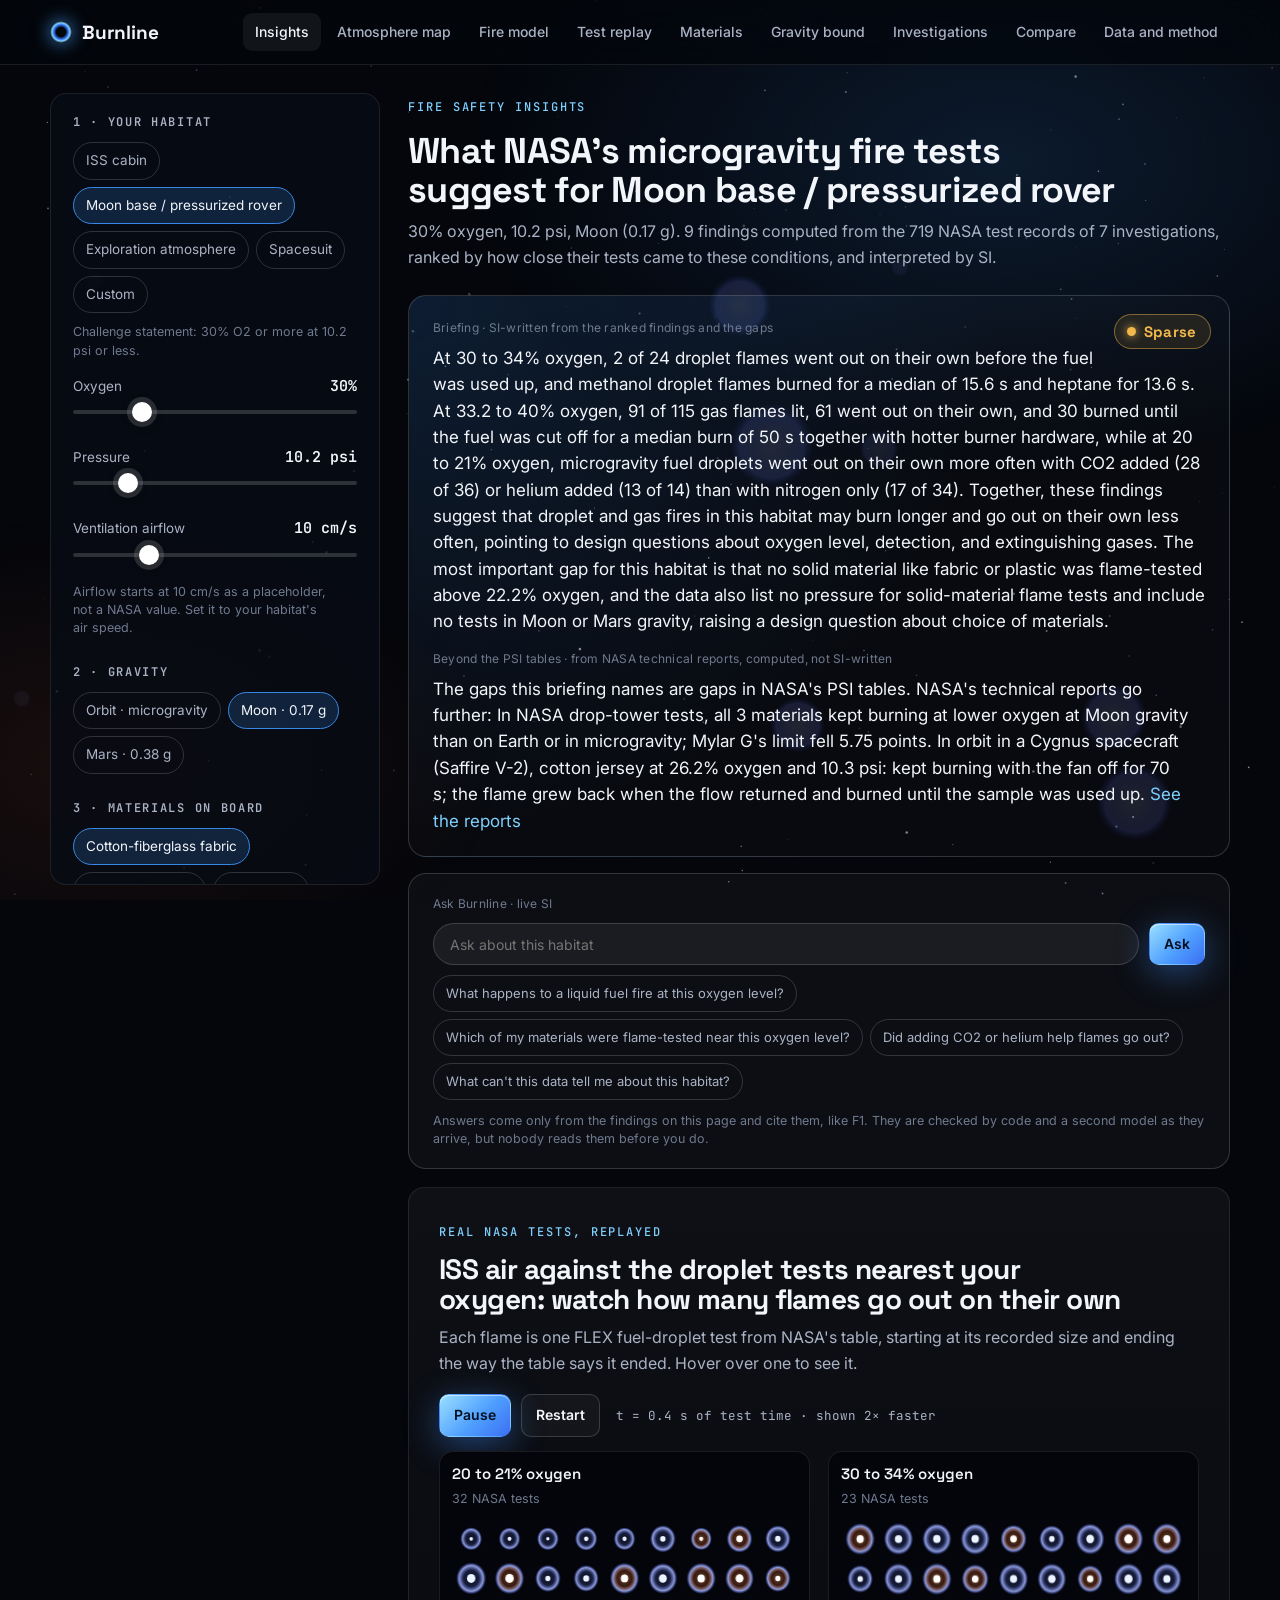
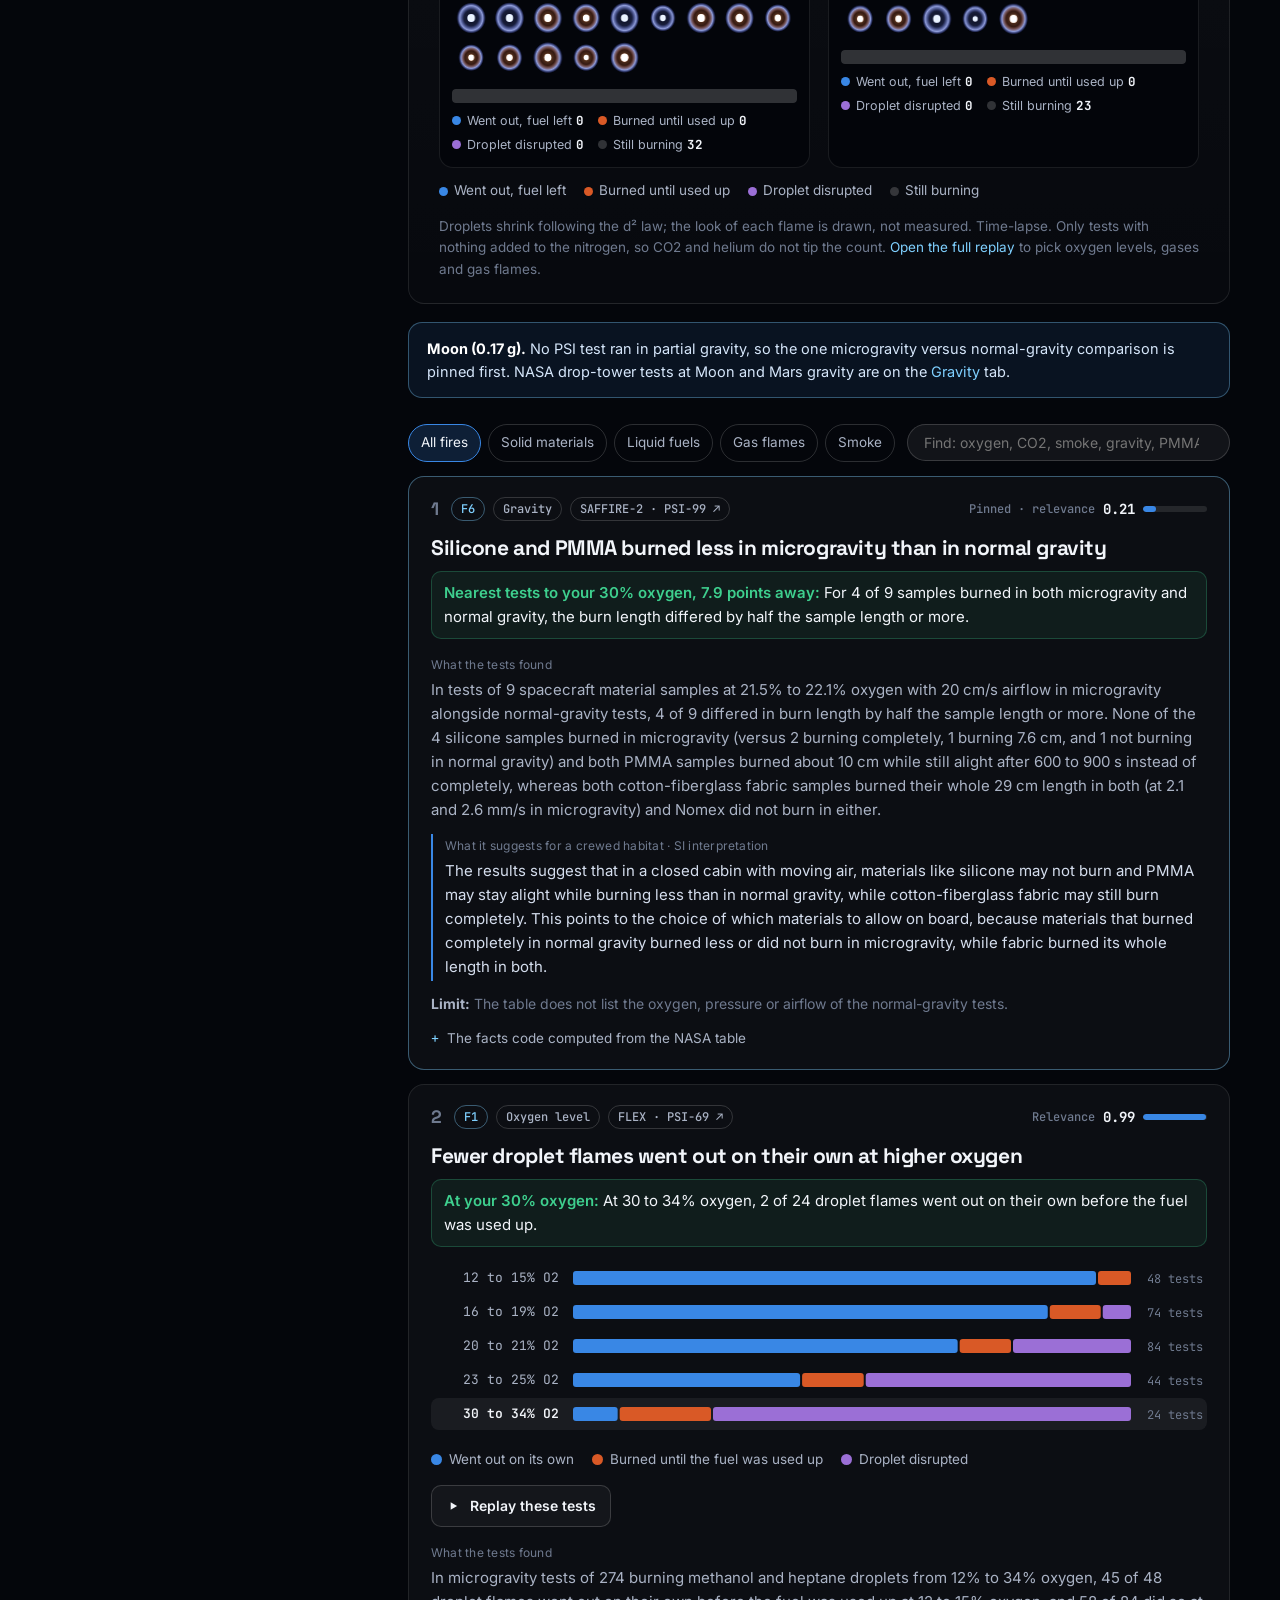
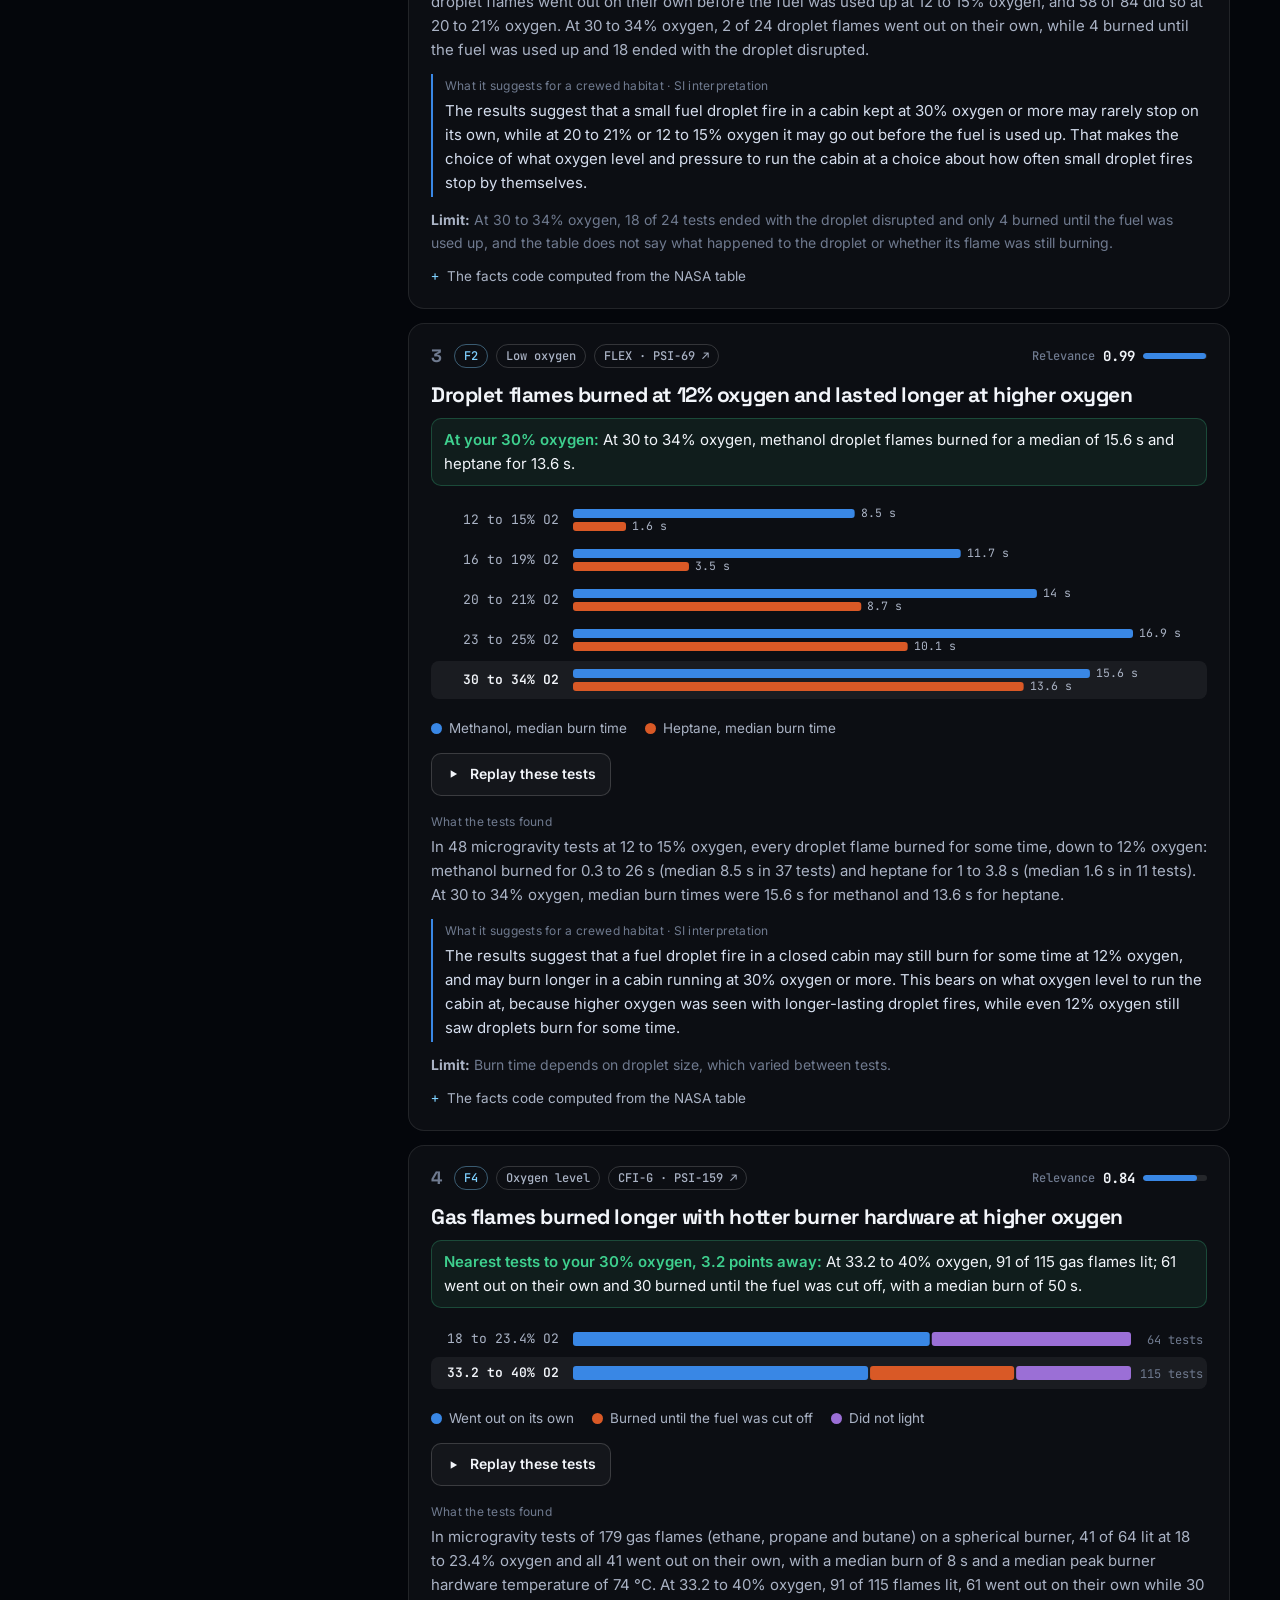
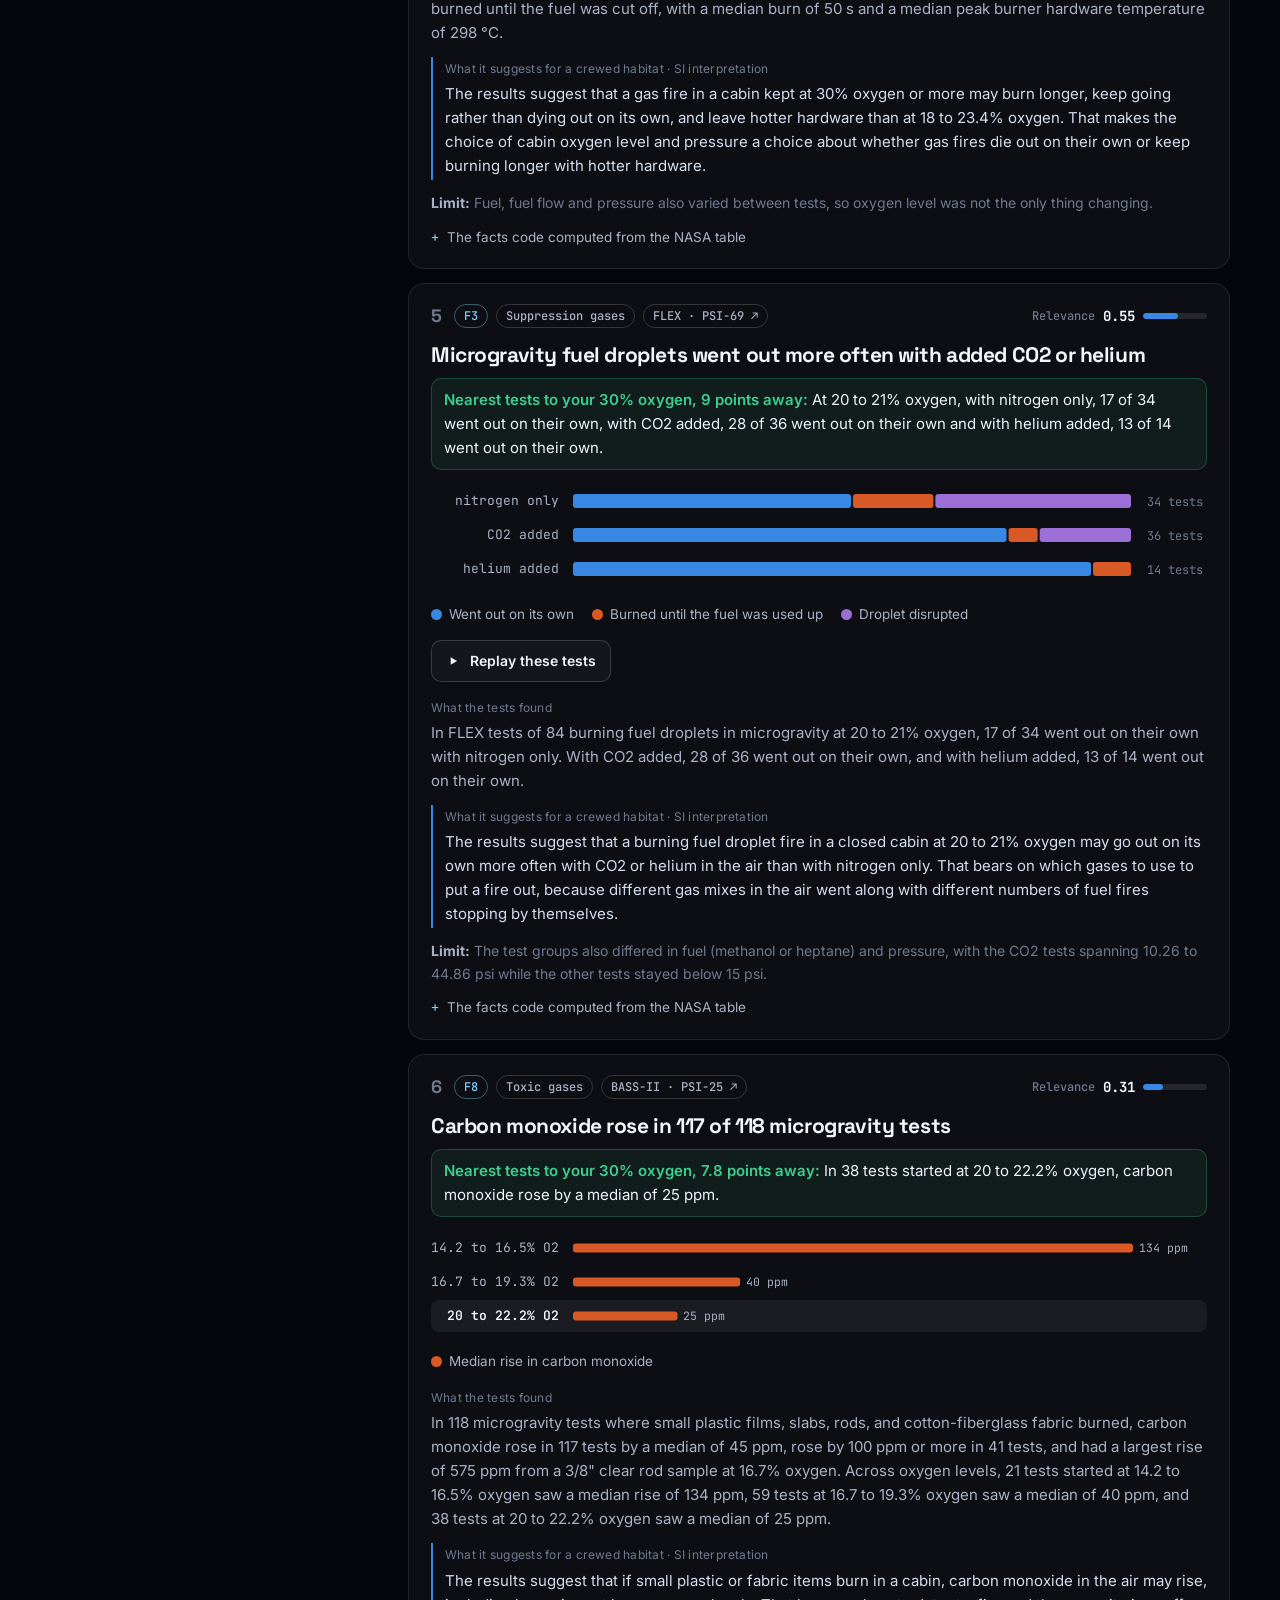
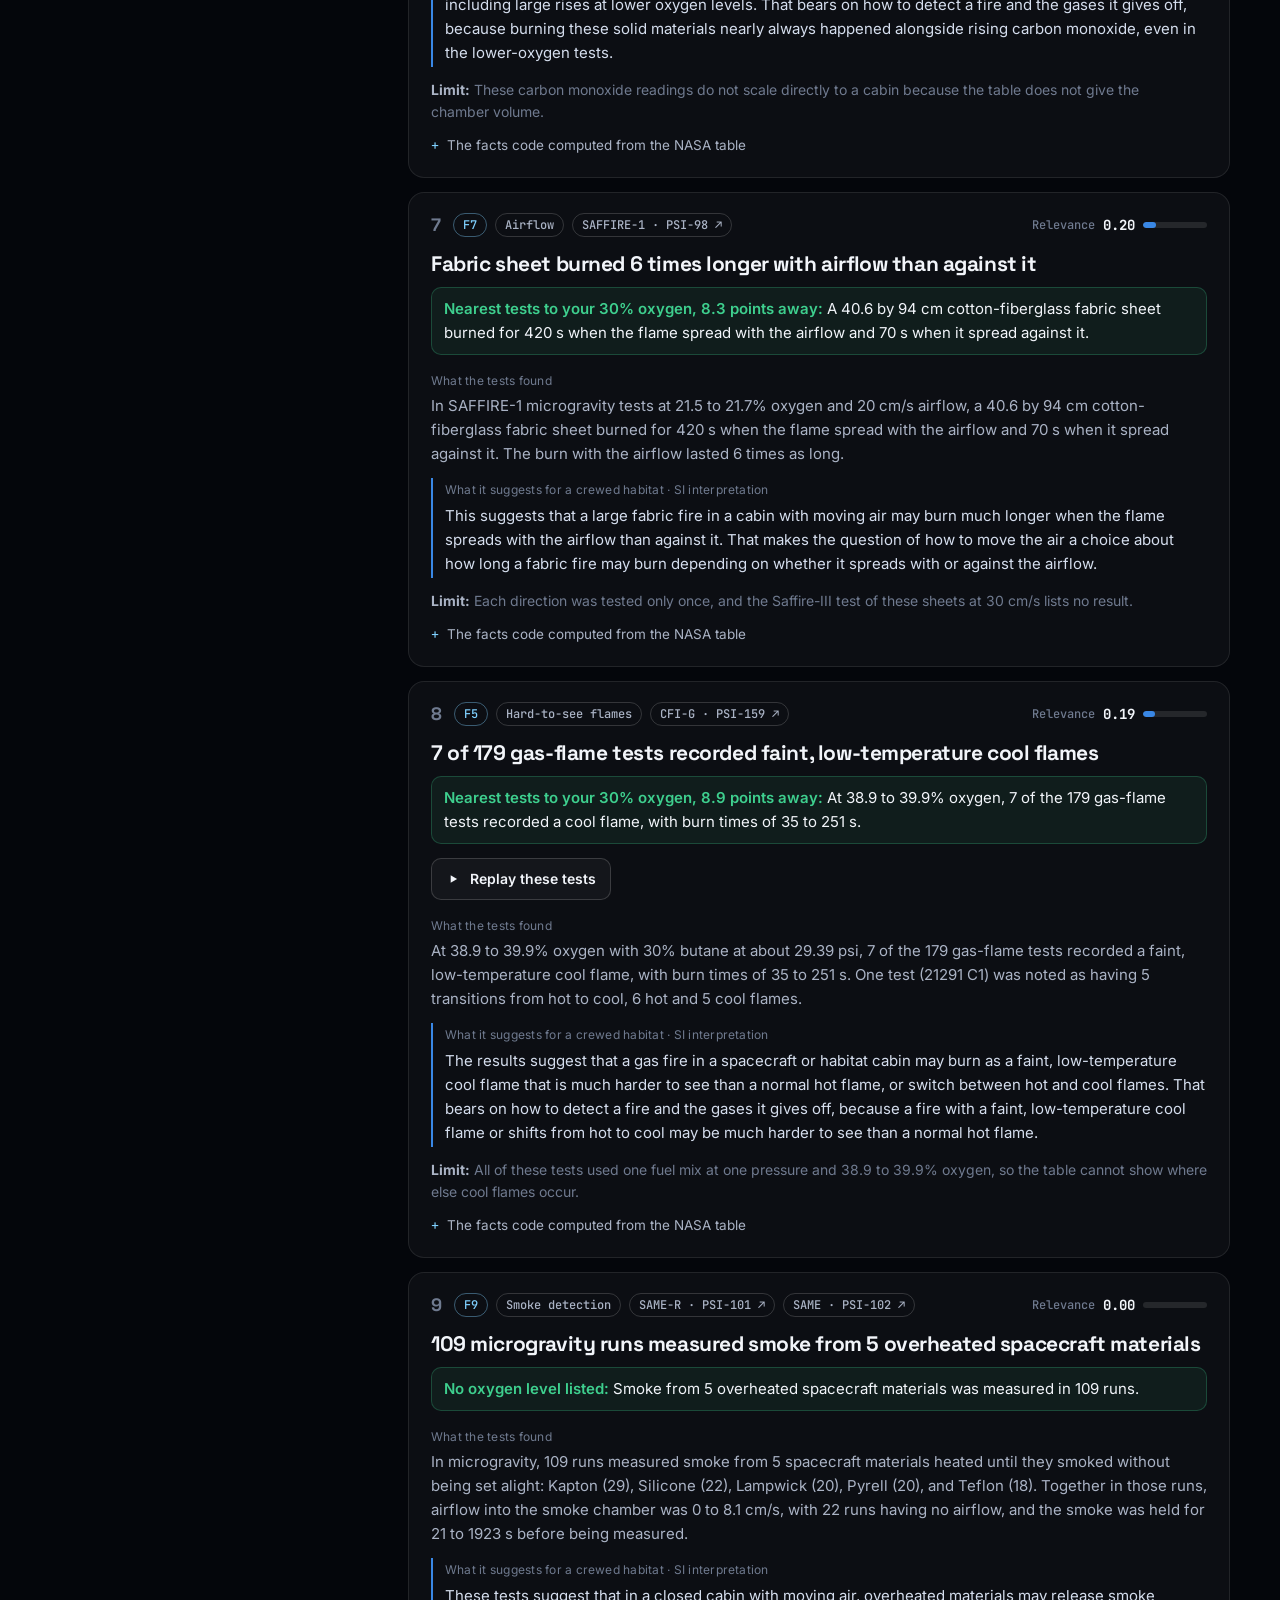
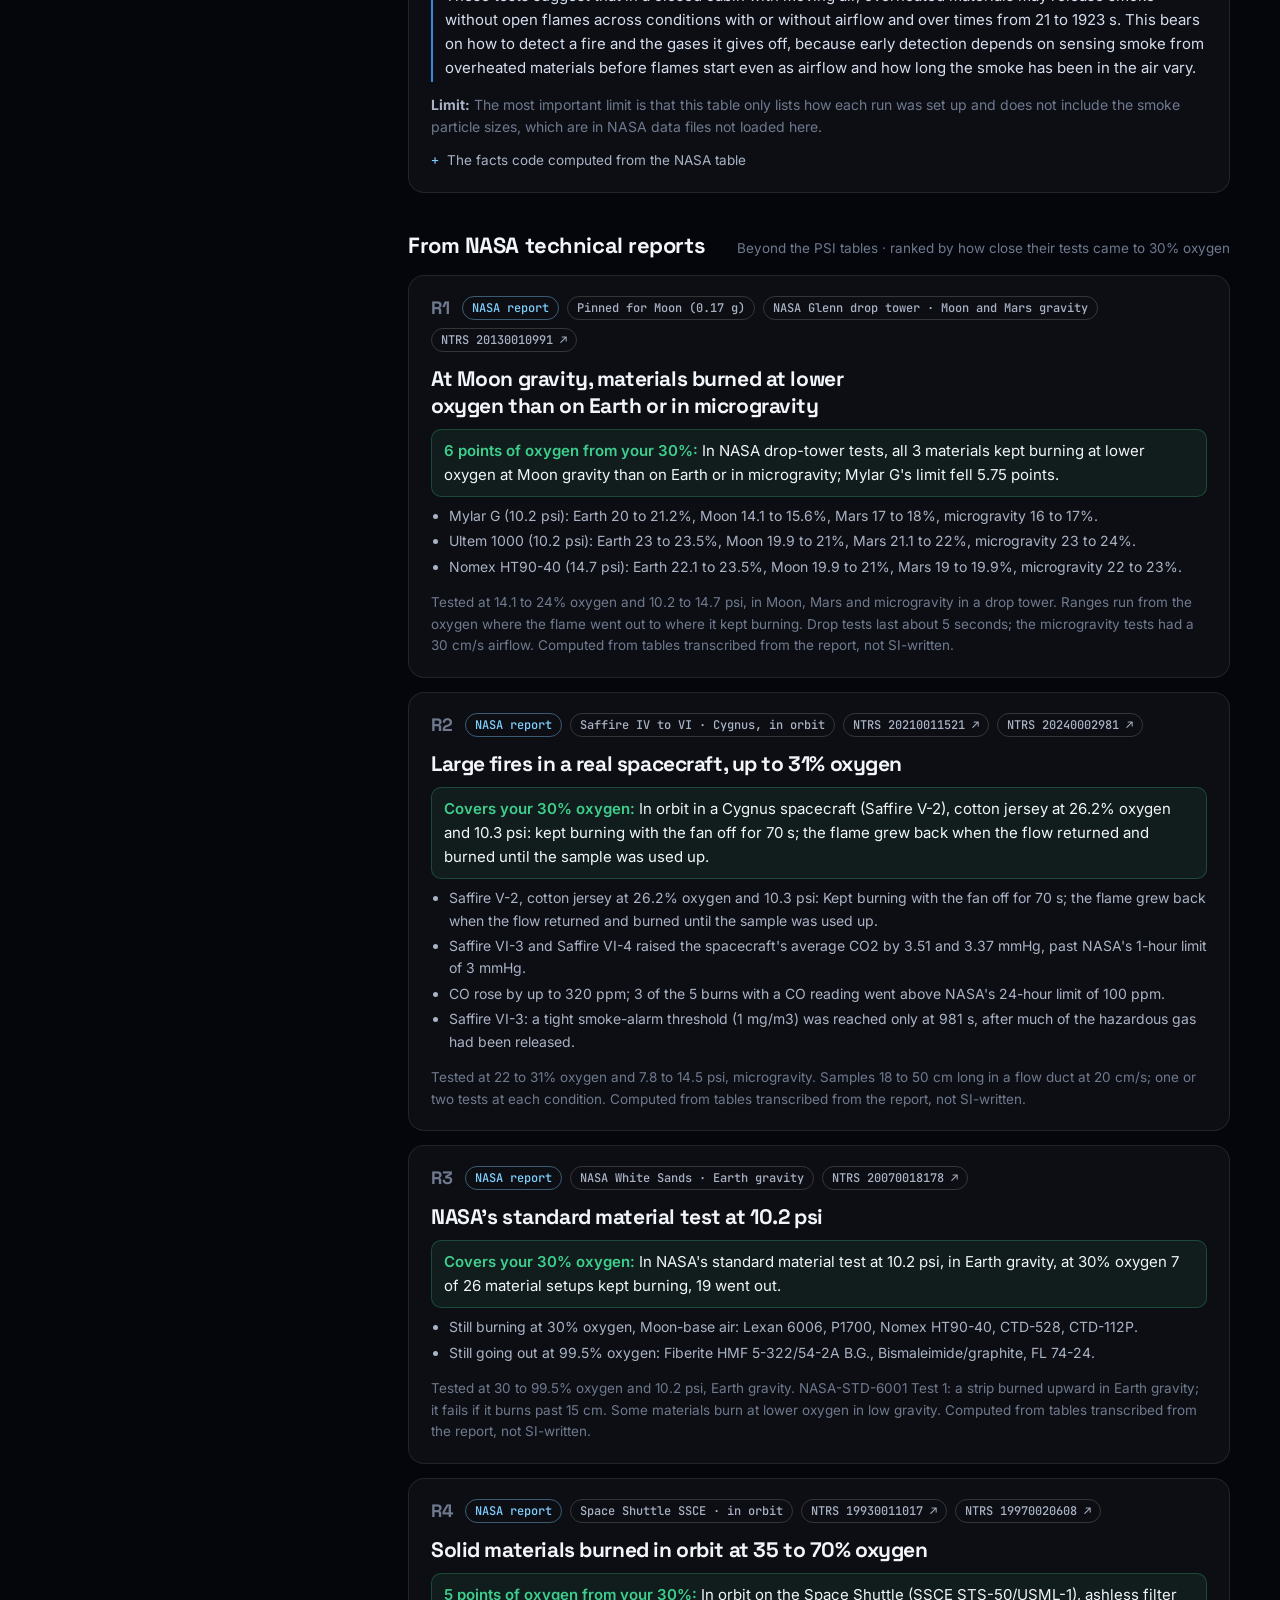
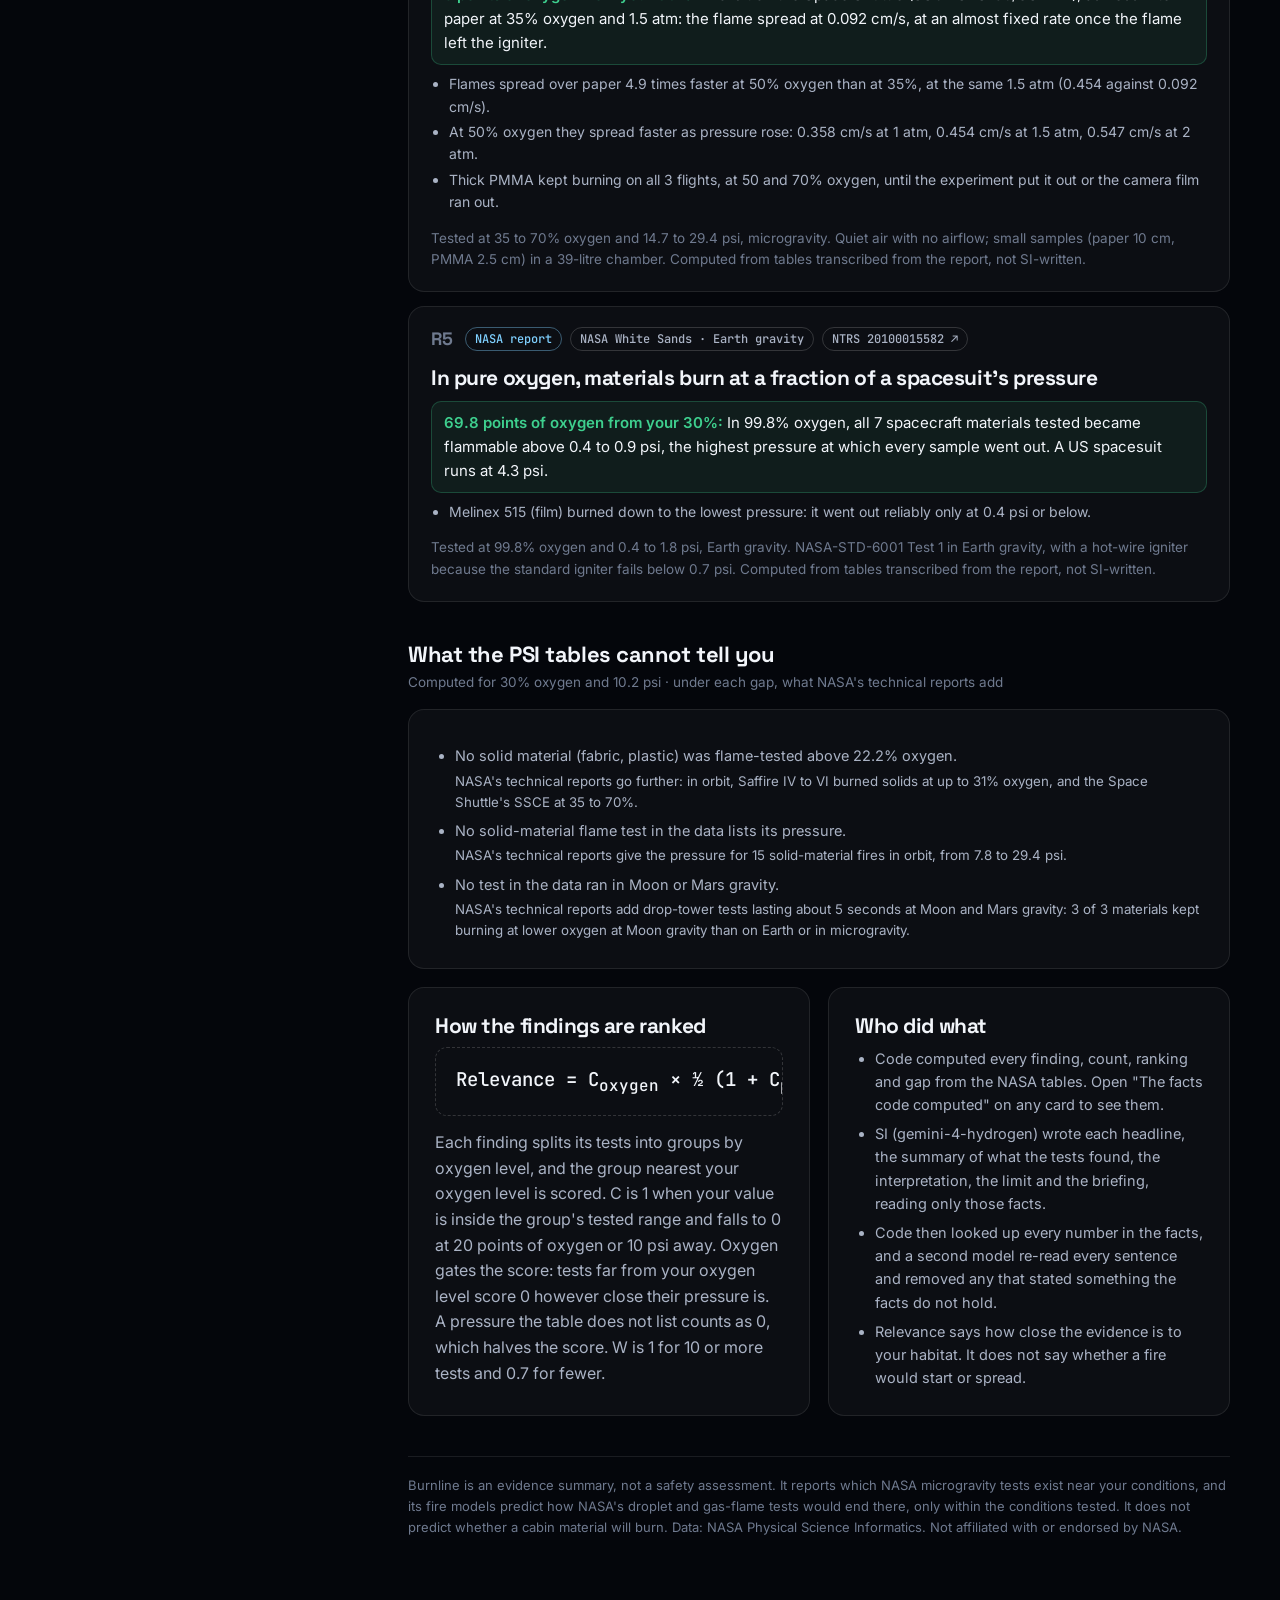
==== docs/tool.html @ b572abe3 "Rename the project from Flamebound to Burnline Another team's project is also called FlameBound. The" ====
<!doctype html>
<html lang="en">
<head>
<meta charset="utf-8">
<meta name="viewport" content="width=device-width, initial-scale=1">
<title>Burnline: fire safety insights</title>
<meta name="description" content="Set a habitat's atmosphere, gravity and materials, and get the NASA microgravity fire findings ranked and interpreted for it.">
<meta name="theme-color" content="#04060b">
<link rel="icon" href="data:image/svg+xml,%3Csvg xmlns='http://www.w3.org/2000/svg' viewBox='0 0 32 32'%3E%3Ccircle cx='16' cy='16' r='11' fill='none' stroke='%235aa8ff' stroke-width='5'/%3E%3C/svg%3E">
<link rel="preconnect" href="https://fonts.googleapis.com">
<link rel="preconnect" href="https://fonts.gstatic.com" crossorigin>
<link href="https://fonts.googleapis.com/css2?family=Inter:wght@400;500;600&family=JetBrains+Mono:wght@500;600&family=Space+Grotesk:wght@500;600;700&display=swap" rel="stylesheet">
<link rel="stylesheet" href="assets/style.css?v=20261115l">
</head>
<body>
<div class="backdrop" aria-hidden="true"><canvas id="stars"></canvas></div>

<nav class="nav" aria-label="Main">
  <div class="wrap">
    <a class="brand" href="./"><span class="orb"></span>Burnline</a>
    <div class="nav-links" role="tablist" aria-label="Views">
      <button class="tab" role="tab" data-view="insights">Insights</button>
      <button class="tab" role="tab" data-view="map">Atmosphere map</button>
      <button class="tab" role="tab" data-view="model">Fire model</button>
      <button class="tab" role="tab" data-view="replay">Test replay</button>
      <button class="tab" role="tab" data-view="brief">Materials</button>
      <button class="tab" role="tab" data-view="gravity">Gravity bound</button>
      <button class="tab" role="tab" data-view="investigations">Investigations</button>
      <button class="tab" role="tab" data-view="compare">Compare</button>
      <button class="tab" role="tab" data-view="data">Data and method</button>
    </div>
  </div>
</nav>

<main class="wrap tool">
  <aside class="side" aria-label="Habitat settings">
    <h2>1 · Your habitat</h2>
    <div class="pills" id="scenarios"></div>
    <p class="hint" id="scenario-note"></p>
    <div class="field"><label for="o2">Oxygen <output id="o2-out"></output></label><input class="plain" id="o2" type="range" min="10" max="100" step="0.5"></div>
    <div class="field"><label for="pressure">Pressure <output id="pressure-out"></output></label><input class="plain" id="pressure" type="range" min="3" max="45" step="0.1"></div>
    <div class="field"><label for="flow">Ventilation airflow <output id="flow-out"></output></label><input class="plain" id="flow" type="range" min="0" max="40" step="1"></div>
    <p class="hint">Airflow starts at 10 cm/s as a placeholder, not a NASA value. Set it to your habitat's air speed.</p>
    <h2>2 · Gravity</h2>
    <div class="pills" id="gravity"></div>
    <h2>3 · Materials on board</h2>
    <div class="pills" id="materials"></div>
    <p class="hint">These are the materials named in the loaded NASA tables.</p>
  </aside>

  <div>
    <section class="view" id="view-insights" style="padding:0"></section>
    <section class="view" id="view-map" style="padding:0"></section>
    <section class="view" id="view-model" style="padding:0"></section>
    <section class="view" id="view-replay" style="padding:0"></section>
    <section class="view" id="view-brief" style="padding:0"></section>
    <section class="view" id="view-gravity" style="padding:0"></section>
    <section class="view" id="view-investigations" style="padding:0"></section>
    <section class="view" id="view-compare" style="padding:0"></section>
    <section class="view" id="view-data" style="padding:0"></section>
    <p class="disclaimer">Burnline is an evidence summary, not a safety assessment. It reports which NASA microgravity tests exist near your conditions, and its fire models predict how NASA's droplet and gas-flame tests would end there, only within the conditions tested. It does not predict whether a cabin material will burn. Data: NASA Physical Science Informatics. Not affiliated with or endorsed by NASA.</p>
  </div>
</main>

<script src="assets/config.js?v=20261115l"></script>
<script src="assets/data.js?v=20261115l"></script>
<script src="assets/logic.js?v=20261115l"></script>
<script src="assets/charts.js?v=20261115l"></script>
<script src="assets/flame.js?v=20261115l"></script>
<script src="assets/ai.js?v=20261115l"></script>
<script src="assets/models.js?v=20261115l"></script>
<script src="assets/replay.js?v=20261115l"></script>
<script src="assets/tool.js?v=20261115l"></script>
</body>
</html>
---- docs/assets/style.css ----
/* Burnline. Blue is microgravity, orange is normal gravity, everywhere on the site. */
:root {
  --bg: #04060b;
  --bg-2: #080c15;
  --panel: rgba(255, 255, 255, 0.035);
  --panel-2: rgba(255, 255, 255, 0.06);
  --line: rgba(255, 255, 255, 0.09);
  --line-2: rgba(255, 255, 255, 0.16);
  --ink: #f2f5fa;
  --ink-2: #aab3c5;
  --ink-3: #6f7a8f;
  /* chart marks: validated dark-mode steps */
  --ug: #3987e5;
  --g1: #d95926;
  --third: #199e70;
  /* glows and accents, never used to encode data */
  --ug-hi: #7fd0ff;
  --g1-hi: #ffb066;
  /* status, always shown with an icon and a label */
  --near: #3ecf8e;
  --far: #f2b84b;
  --smoke: #8fa3c7;
  --none: #5d6779;
  --radius: 16px;
  --display: "Space Grotesk", "Segoe UI", system-ui, sans-serif;
  --body: "Inter", "Segoe UI", system-ui, sans-serif;
  --mono: "JetBrains Mono", ui-monospace, Consolas, monospace;
  color-scheme: dark;
}

* { box-sizing: border-box; }
html { scroll-behavior: smooth; }
body {
  margin: 0;
  background: var(--bg);
  color: var(--ink);
  font: 16px/1.6 var(--body);
  -webkit-font-smoothing: antialiased;
  overflow-x: hidden;
}
h1, h2, h3, h4 { font-family: var(--display); line-height: 1.1; margin: 0; letter-spacing: -0.02em; text-wrap: balance; }
p { margin: 0; text-wrap: pretty; }
a { color: var(--ug-hi); text-decoration: none; }
a:hover { text-decoration: underline; }
button { font: inherit; color: inherit; }
.mono { font-family: var(--mono); font-variant-numeric: tabular-nums; }
.wrap { width: min(1180px, 100% - 48px); margin-inline: auto; }
.eyebrow {
  font: 500 12px/1 var(--mono); letter-spacing: 0.16em; text-transform: uppercase; color: var(--ug-hi);
}
.muted { color: var(--ink-2); }
.dim { color: var(--ink-3); }
.sr { position: absolute; width: 1px; height: 1px; overflow: hidden; clip-path: inset(50%); }

/* ---------- backdrop ---------- */
.backdrop { position: fixed; inset: 0; z-index: -1; pointer-events: none; }
.backdrop canvas { position: absolute; inset: 0; width: 100%; height: 100%; }
.backdrop::after {
  content: ""; position: absolute; inset: 0;
  background:
    radial-gradient(60% 50% at 78% 18%, rgba(57, 135, 229, 0.16), transparent 70%),
    radial-gradient(45% 40% at 8% 85%, rgba(217, 89, 38, 0.10), transparent 70%);
}

/* ---------- nav ---------- */
.nav {
  position: sticky; top: 0; z-index: 40;
  backdrop-filter: blur(14px) saturate(140%);
  background: rgba(4, 6, 11, 0.72);
  border-bottom: 1px solid var(--line);
}
.nav .wrap { display: flex; align-items: center; gap: 28px; height: 64px; }
.brand { display: flex; align-items: center; gap: 10px; font: 700 19px/1 var(--display); color: var(--ink); letter-spacing: -0.01em; }
.brand:hover { text-decoration: none; }
.orb {
  width: 22px; height: 22px; border-radius: 50%;
  background: radial-gradient(circle at 50% 50%, #04060b 0 30%, #2f6ff0 46%, #7fd0ff 58%, rgba(127, 208, 255, 0) 72%);
  box-shadow: 0 0 18px rgba(79, 160, 255, 0.75);
}
.nav-links { display: flex; gap: 4px; margin-left: auto; align-items: center; }
.nav-links a, .tab {
  color: var(--ink-2); font-size: 14px; font-weight: 500; padding: 8px 12px; border-radius: 9px;
  background: none; border: 0; cursor: pointer;
}
.nav-links a:hover, .tab:hover { color: var(--ink); background: var(--panel); text-decoration: none; }
.tab[aria-selected="true"] { color: var(--ink); background: var(--panel-2); }

/* ---------- buttons ---------- */
.btn {
  display: inline-flex; align-items: center; gap: 10px; cursor: pointer;
  padding: 14px 22px; border-radius: 12px; border: 1px solid var(--line-2);
  background: var(--panel); color: var(--ink); font-weight: 600; font-size: 15px;
  transition: transform 0.15s, border-color 0.15s, background 0.15s, box-shadow 0.15s;
}
.btn:hover { text-decoration: none; transform: translateY(-1px); border-color: rgba(127, 208, 255, 0.55); background: var(--panel-2); }
.btn.primary {
  border-color: transparent; color: #04101f;
  background: linear-gradient(135deg, #9adfff, #4f9fff 55%, #3b6ff2);
  box-shadow: 0 8px 34px rgba(64, 140, 255, 0.42), inset 0 1px 0 rgba(255, 255, 255, 0.5);
}
.btn.primary:hover { box-shadow: 0 10px 44px rgba(64, 140, 255, 0.62), inset 0 1px 0 rgba(255, 255, 255, 0.5); }
.btn.small { padding: 9px 14px; font-size: 14px; border-radius: 10px; }
.btn[aria-disabled="true"] { opacity: 0.5; cursor: default; pointer-events: none; }
.btn svg { width: 18px; height: 18px; flex: none; }

/* ---------- hero ---------- */
.hero { position: relative; min-height: min(calc(100vh - 64px), 860px); display: grid; align-items: center; padding: 48px 0 72px; }
.hero-grid { display: grid; grid-template-columns: minmax(0, 1.05fr) minmax(0, 0.95fr); gap: 32px; align-items: center; }
.hero h1 { font-size: clamp(42px, 5.6vw, 82px); font-weight: 700; margin: 22px 0 22px; }
.hero h1 .blue { background: linear-gradient(120deg, #bfeaff, #5aa8ff 60%, #3b6ff2); -webkit-background-clip: text; background-clip: text; color: transparent; }
.hero .lede { font-size: clamp(17px, 1.5vw, 20px); color: var(--ink-2); max-width: 34em; }
.hero .lede b { color: var(--ink); font-weight: 600; }
.cta { display: flex; flex-wrap: wrap; gap: 12px; margin-top: 34px; }
.flame-stage { position: relative; aspect-ratio: 1 / 1.12; max-height: min(76vh, 660px); margin-inline: auto; width: 100%; }
.flame-stage canvas { width: 100%; height: 100%; display: block; }
.flame-ui { position: absolute; left: 6%; right: 6%; bottom: 0; }
.g-read { display: flex; align-items: baseline; justify-content: space-between; gap: 16px; margin-bottom: 10px; }
.g-read .g-val { font: 600 26px/1 var(--display); }
.g-read .g-where { font: 500 12px/1 var(--mono); letter-spacing: 0.14em; text-transform: uppercase; color: var(--ink-2); }
.g-note { min-height: 3.2em; font-size: 14px; color: var(--ink-2); margin: 12px 0 10px; }
.g-note b { color: var(--ink); }
.g-ticks { display: flex; justify-content: space-between; margin-top: 8px; font: 500 11px/1 var(--mono); letter-spacing: 0.08em; text-transform: uppercase; color: var(--ink-3); }
.g-ticks button { background: none; border: 0; padding: 4px 0; cursor: pointer; color: inherit; font: inherit; letter-spacing: inherit; text-transform: inherit; }
.g-ticks button:hover { color: var(--ink); }
.caption { font: 500 11px/1.4 var(--mono); letter-spacing: 0.06em; color: var(--ink-3); text-transform: uppercase; }

input[type="range"] {
  -webkit-appearance: none; appearance: none; width: 100%; height: 22px; background: none; margin: 0; cursor: pointer;
}
input[type="range"]::-webkit-slider-runnable-track { height: 4px; border-radius: 4px; background: linear-gradient(90deg, var(--ug), #8a6fd8, var(--g1)); }
input[type="range"]::-moz-range-track { height: 4px; border-radius: 4px; background: linear-gradient(90deg, var(--ug), #8a6fd8, var(--g1)); }
input[type="range"]::-webkit-slider-thumb {
  -webkit-appearance: none; width: 20px; height: 20px; margin-top: -8px; border-radius: 50%;
  background: #fff; border: 0; box-shadow: 0 0 0 5px rgba(255, 255, 255, 0.14), 0 2px 10px rgba(0, 0, 0, 0.6);
}
input[type="range"]::-moz-range-thumb { width: 20px; height: 20px; border-radius: 50%; background: #fff; border: 0; box-shadow: 0 0 0 5px rgba(255, 255, 255, 0.14); }
input[type="range"].plain::-webkit-slider-runnable-track { background: var(--line-2); }
input[type="range"].plain::-moz-range-track { background: var(--line-2); }
input[type="range"]:disabled { opacity: 0.45; cursor: default; }
:focus-visible { outline: 2px solid var(--ug-hi); outline-offset: 3px; border-radius: 6px; }

/* ---------- sections ---------- */
section { padding: 96px 0; position: relative; }
.section-head { max-width: 46em; margin-bottom: 44px; }
.section-head h2 { font-size: clamp(30px, 3.6vw, 48px); margin: 16px 0 16px; }
.section-head p { color: var(--ink-2); font-size: 18px; }

.stats { display: grid; grid-template-columns: repeat(4, 1fr); border: 1px solid var(--line); border-radius: var(--radius); background: var(--panel); overflow: hidden; }
.stat { padding: 30px 28px; border-right: 1px solid var(--line); }
.stat:last-child { border-right: 0; }
.stat .num { font: 700 clamp(34px, 4vw, 54px)/1 var(--display); letter-spacing: -0.03em; }
.stat .num.zero { color: var(--g1-hi); }
.stat .lbl { margin-top: 10px; color: var(--ink-2); font-size: 14.5px; }

.card { border: 1px solid var(--line); background: var(--panel); border-radius: var(--radius); padding: 26px; }
.card h3 { font-size: 21px; margin-bottom: 10px; }
.card p { color: var(--ink-2); }
.grid-3 { display: grid; grid-template-columns: repeat(3, 1fr); gap: 18px; }
.grid-2 { display: grid; grid-template-columns: repeat(2, 1fr); gap: 18px; }
.step-n { font: 600 13px/1 var(--mono); color: var(--ug-hi); letter-spacing: 0.12em; margin-bottom: 18px; display: block; }

.figure { border: 1px solid var(--line); border-radius: var(--radius); background: linear-gradient(180deg, rgba(255, 255, 255, 0.045), rgba(255, 255, 255, 0.015)); padding: 30px 30px 22px; }
.figure h3 { font-size: clamp(20px, 2.2vw, 28px); max-width: 30em; }
.figure .sub { color: var(--ink-2); margin: 10px 0 18px; max-width: 46em; }
.figure svg { width: 100%; height: auto; display: block; overflow: visible; }
.legend { display: flex; flex-wrap: wrap; gap: 18px; font-size: 13.5px; color: var(--ink-2); margin-top: 6px; }
.legend i { display: inline-block; width: 11px; height: 11px; border-radius: 50%; margin-right: 7px; vertical-align: -1px; }
.legend i.dia { border-radius: 2px; transform: rotate(45deg) scale(0.9); }
.legend i.tick { width: 3px; height: 14px; border-radius: 2px; vertical-align: -3px; }
.note { font-size: 13.5px; color: var(--ink-3); margin-top: 14px; }

.band { border: 1px solid var(--line-2); border-radius: 24px; padding: 56px 40px; text-align: center; background: radial-gradient(80% 140% at 50% 0%, rgba(57, 135, 229, 0.22), rgba(255, 255, 255, 0.02) 70%); }
.band h2 { font-size: clamp(30px, 4vw, 52px); margin-bottom: 16px; }
.band p { color: var(--ink-2); max-width: 38em; margin: 0 auto 30px; font-size: 18px; }
.band .cta { justify-content: center; margin-top: 0; }

footer { border-top: 1px solid var(--line); padding: 44px 0 56px; color: var(--ink-3); font-size: 14px; }
footer .cols { display: grid; grid-template-columns: 1.4fr 1fr 1fr; gap: 32px; }
footer h4 { font: 600 12px/1 var(--mono); letter-spacing: 0.14em; text-transform: uppercase; color: var(--ink-2); margin-bottom: 14px; }
footer p + p { margin-top: 8px; }

.reveal { opacity: 0; transform: translateY(18px); transition: opacity 0.7s ease, transform 0.7s ease; }
.reveal.in { opacity: 1; transform: none; }

/* ---------- tooltip ---------- */
.tip {
  position: fixed; z-index: 90; pointer-events: none; max-width: 300px;
  background: #0d1320; border: 1px solid var(--line-2); border-radius: 10px; padding: 10px 12px;
  font-size: 13px; line-height: 1.45; box-shadow: 0 14px 40px rgba(0, 0, 0, 0.6); opacity: 0; transition: opacity 0.1s;
}
.tip.on { opacity: 1; }
.tip b { display: block; margin-bottom: 2px; }
.tip span { color: var(--ink-2); }

/* ---------- tool ---------- */
.tool { display: grid; grid-template-columns: 330px minmax(0, 1fr); gap: 28px; padding: 28px 0 80px; align-items: start; }
.side { position: sticky; top: 88px; max-height: calc(100vh - 108px); overflow: auto; padding: 22px; border: 1px solid var(--line); border-radius: var(--radius); background: rgba(8, 12, 21, 0.8); }
.side h2 { font: 600 12px/1 var(--mono); letter-spacing: 0.14em; text-transform: uppercase; color: var(--ink-2); margin: 0 0 14px; }
.side h2:not(:first-child) { margin-top: 28px; }
.pills { display: flex; flex-wrap: wrap; gap: 7px; }
.pill {
  border: 1px solid var(--line-2); background: none; border-radius: 999px; padding: 7px 12px; font-size: 13.5px;
  color: var(--ink-2); cursor: pointer; transition: all 0.12s;
}
.pill:hover { color: var(--ink); border-color: rgba(127, 208, 255, 0.5); }
.pill[aria-pressed="true"] { background: rgba(57, 135, 229, 0.2); border-color: var(--ug); color: var(--ink); }
.field { margin-top: 16px; }
.field label { display: flex; justify-content: space-between; align-items: baseline; font-size: 13.5px; color: var(--ink-2); margin-bottom: 4px; }
.field label output { font: 600 15px/1 var(--mono); color: var(--ink); }
.hint { font-size: 12.5px; color: var(--ink-3); margin-top: 10px; line-height: 1.45; }

.view { display: none; }
.view.on { display: block; animation: fade 0.35s ease; }
@keyframes fade { from { opacity: 0; transform: translateY(8px); } to { opacity: 1; transform: none; } }
.view > h1 { font-size: clamp(26px, 2.8vw, 38px); margin-bottom: 10px; }
.view > .lede { color: var(--ink-2); margin-bottom: 24px; max-width: 52em; }

.verdict { display: grid; grid-template-columns: auto 1fr; gap: 30px; align-items: center; padding: 30px; border-radius: 20px; border: 1px solid var(--line-2); background: radial-gradient(120% 160% at 0% 0%, rgba(57, 135, 229, 0.2), rgba(255, 255, 255, 0.02) 60%); }
.ring { position: relative; width: 148px; height: 148px; }
.ring svg { width: 100%; height: 100%; transform: rotate(-90deg); }
.ring .txt { position: absolute; inset: 0; display: grid; place-content: center; text-align: center; }
.ring .txt b { font: 700 44px/1 var(--display); letter-spacing: -0.03em; }
.ring .txt span { font: 500 11px/1.3 var(--mono); letter-spacing: 0.1em; color: var(--ink-2); text-transform: uppercase; margin-top: 6px; }
.verdict h1 { font-size: clamp(24px, 2.7vw, 36px); }
.verdict .ctx { color: var(--ink-2); margin-top: 10px; }
.tiles { display: grid; grid-template-columns: repeat(3, 1fr); gap: 14px; margin-top: 16px; }
.tile { border: 1px solid var(--line); border-radius: 14px; padding: 18px 20px; background: var(--panel); }
.tile .k { font-size: 13px; color: var(--ink-2); }
.tile .v { font: 700 28px/1.1 var(--display); margin-top: 8px; letter-spacing: -0.02em; }
.tile .v small { font: 500 14px/1 var(--body); color: var(--ink-2); letter-spacing: 0; }
.callout { margin-top: 16px; border: 1px solid rgba(255, 176, 102, 0.35); background: rgba(217, 89, 38, 0.1); border-radius: 14px; padding: 14px 18px; font-size: 14.5px; color: #f3d9c6; }
.callout b { color: #fff; }

.h-sec { display: flex; flex-wrap: wrap; align-items: baseline; justify-content: space-between; gap: 6px 16px; margin: 40px 0 16px; }
.h-sec h2 { font-size: 22px; }
.h-sec span { font-size: 13.5px; color: var(--ink-3); }
.mats { display: grid; grid-template-columns: repeat(auto-fill, minmax(330px, 1fr)); gap: 16px; }
.mat { border: 1px solid var(--line); border-radius: var(--radius); background: var(--panel); padding: 20px; display: flex; flex-direction: column; gap: 12px; }
.mat header { display: flex; flex-direction: column; align-items: flex-start; gap: 10px; }
.mat h3 { font-size: 18px; line-height: 1.2; }
.status { display: inline-flex; align-items: center; gap: 7px; font-size: 12.5px; font-weight: 600; padding: 5px 10px; border-radius: 999px; white-space: nowrap; border: 1px solid; }
.status svg { width: 13px; height: 13px; }
.status.near { color: var(--near); border-color: rgba(62, 207, 142, 0.4); background: rgba(62, 207, 142, 0.1); }
.status.far, .status.unlisted { color: var(--far); border-color: rgba(242, 184, 75, 0.4); background: rgba(242, 184, 75, 0.1); }
.status.smoke { color: var(--smoke); border-color: rgba(143, 163, 199, 0.4); background: rgba(143, 163, 199, 0.1); }
.status.none { color: var(--ink-2); border-color: var(--line-2); background: var(--panel); }
.kv { display: grid; grid-template-columns: repeat(3, 1fr); gap: 8px; }
.kv div { border-top: 1px solid var(--line); padding-top: 9px; }
.kv .k { font-size: 12px; color: var(--ink-3); }
.kv .v { font: 600 16px/1.2 var(--mono); margin-top: 3px; }
.kv .v.sm { font-size: 13.5px; }
.mat ul { margin: 0; padding-left: 18px; color: var(--ink-2); font-size: 14px; }
.mat li + li { margin-top: 3px; }
.si { border-left: 2px solid var(--ug); padding: 2px 0 2px 12px; font-size: 14px; color: #d5deee; }
.si .chk { display: block; margin-top: 6px; font: 500 11px/1.3 var(--mono); letter-spacing: 0.04em; color: var(--near); }
.si .chk.none { color: var(--ink-3); }
details summary { cursor: pointer; font-size: 13.5px; color: var(--ink-2); list-style: none; }
details summary::-webkit-details-marker { display: none; }
details summary::before { content: "+ "; font-family: var(--mono); color: var(--ug-hi); }
details[open] summary::before { content: "− "; }

.split { height: 14px; display: flex; gap: 2px; border-radius: 4px; overflow: hidden; margin: 14px 0 10px; }
.split span { display: block; min-width: 2px; border-radius: 3px; }

table.t { width: 100%; border-collapse: collapse; font-size: 14px; }
table.t th { text-align: left; font: 600 11.5px/1.2 var(--mono); letter-spacing: 0.08em; text-transform: uppercase; color: var(--ink-3); padding: 10px 12px; border-bottom: 1px solid var(--line-2); white-space: nowrap; }
table.t td { padding: 11px 12px; border-bottom: 1px solid var(--line); vertical-align: top; color: var(--ink-2); }
table.t td:first-child { color: var(--ink); }
table.t tr:hover td { background: rgba(255, 255, 255, 0.02); }
.scroll { overflow-x: auto; border: 1px solid var(--line); border-radius: var(--radius); background: var(--panel); }
.bar { height: 6px; border-radius: 4px; background: var(--line); position: relative; min-width: 90px; margin-top: 6px; }
.bar i { position: absolute; inset: 0 auto 0 0; border-radius: 4px; background: linear-gradient(90deg, var(--ug), var(--ug-hi)); }
.rank { display: grid; grid-template-columns: 34px minmax(0, 1fr) 150px; gap: 16px; padding: 18px 20px; border: 1px solid var(--line); border-radius: 14px; background: var(--panel); margin-bottom: 10px; align-items: start; }
.rank .n { font: 700 20px/1.2 var(--display); color: var(--ink-3); }
.rank h3 { font-size: 18px; }
.rank .why { font-size: 14px; color: var(--ink-2); margin-top: 6px; }
.rank .score { font: 700 24px/1 var(--display); text-align: right; }
.rank .score small { display: block; font: 500 11px/1 var(--mono); color: var(--ink-3); letter-spacing: 0.1em; margin-bottom: 6px; }
.formula { font: 500 clamp(15px, 1.6vw, 19px)/1.5 var(--mono); padding: 18px 20px; border: 1px dashed var(--line-2); border-radius: 12px; color: var(--ink); overflow-x: auto; white-space: nowrap; }
.formula .u { color: var(--ug-hi); } .formula .e { color: var(--g1-hi); }
.cols-2 { display: grid; grid-template-columns: minmax(0, 1fr) minmax(0, 1fr); gap: 18px; }
.tool > *, .cols-2 > * { min-width: 0; }
.prose ul { margin: 8px 0 0; padding-left: 20px; color: var(--ink-2); font-size: 14.5px; }
.prose li + li { margin-top: 6px; }
select { background: #0b111c; color: var(--ink); border: 1px solid var(--line-2); border-radius: 10px; padding: 9px 12px; font: inherit; font-size: 14px; }
.row { display: flex; flex-wrap: wrap; gap: 10px; align-items: center; }
.disclaimer { font-size: 13px; color: var(--ink-3); border-top: 1px solid var(--line); margin-top: 40px; padding-top: 18px; }

@media (max-width: 980px) {
  .hero-grid, .tool, .cols-2 { grid-template-columns: minmax(0, 1fr); }
  .hero { min-height: 0; padding-top: 32px; }
  .flame-stage { max-width: 520px; }
  .grid-3, .grid-2, .tiles { grid-template-columns: 1fr; }
  .stats { grid-template-columns: 1fr 1fr; }
  .stat:nth-child(2) { border-right: 0; }
  .stat:nth-child(-n + 2) { border-bottom: 1px solid var(--line); }
  .side { position: static; max-height: none; }
  .verdict { grid-template-columns: 1fr; }
  footer .cols { grid-template-columns: 1fr; }
  .nav-links .hide-s { display: none; }
  .nav-links[role="tablist"] { overflow-x: auto; flex-wrap: nowrap; margin-left: 0; scrollbar-width: none; }
  .nav-links[role="tablist"] .tab { white-space: nowrap; }
  .nav .wrap { gap: 14px; }
  section { padding: 64px 0; }
  .rank { grid-template-columns: 26px minmax(0, 1fr); }
  .rank .score { grid-column: 2; text-align: left; }
}
@media (prefers-reduced-motion: reduce) {
  .reveal { opacity: 1; transform: none; transition: none; }
  html { scroll-behavior: auto; }
  .view.on { animation: none; }
}

/* insights */
.briefing { border: 1px solid var(--line-2); border-radius: 18px; padding: 22px 24px; background: radial-gradient(120% 160% at 0% 0%, rgba(57, 135, 229, 0.18), rgba(255, 255, 255, 0.02) 60%); }
.briefing p { font-size: 17px; line-height: 1.55; color: var(--ink); margin-top: 8px; }
.briefing .chk, .insight .chk { display: block; margin-top: 10px; font: 500 11px/1.4 var(--mono); letter-spacing: 0.04em; color: var(--near); }
.briefing .chk.none { color: var(--ink-3); }
.briefing .k, .insight .k { font-size: 12px; color: var(--ink-3); letter-spacing: 0.02em; }
.callout.info { border-color: rgba(127, 208, 255, 0.35); background: rgba(57, 135, 229, 0.1); color: #d5e6fa; }
.ins-tools { display: flex; flex-wrap: wrap; gap: 12px; align-items: center; justify-content: space-between; margin: 26px 0 14px; }
.find { flex: 1 1 260px; max-width: 360px; background: var(--panel-2); border: 1px solid var(--line-2); color: var(--ink); border-radius: 999px; padding: 9px 16px; font: 14px var(--body); }
.find:focus { outline: 2px solid var(--ug); outline-offset: 1px; }
.insight { border: 1px solid var(--line); border-radius: var(--radius); background: var(--panel); padding: 20px 22px; margin-bottom: 14px; }
.insight.pinned { border-color: rgba(127, 208, 255, 0.4); }
.ins-head { display: flex; flex-wrap: wrap; align-items: center; gap: 8px; }
.ins-head .n { font: 700 18px/1 var(--display); color: var(--ink-3); margin-right: 4px; }
.tag { font: 500 12px/1 var(--mono); color: var(--ink-2); border: 1px solid var(--line-2); border-radius: 999px; padding: 5px 9px; text-decoration: none; }
a.tag:hover { color: var(--ink); border-color: var(--ug); }
.rel { margin-left: auto; display: inline-flex; align-items: center; gap: 8px; font: 500 12px/1 var(--mono); color: var(--ink-3); cursor: help; }
.rel b { color: var(--ink); font-size: 14px; }
.rel i { display: inline-block; width: 64px; height: 6px; border-radius: 3px; background: rgba(255, 255, 255, 0.1); overflow: hidden; }
.rel em { display: block; height: 100%; background: var(--ug); border-radius: 3px; }
.insight h3 { font-size: 21px; line-height: 1.25; margin: 14px 0 10px; }
.near-line { font-size: 15px; color: var(--ink); background: rgba(62, 207, 142, 0.08); border: 1px solid rgba(62, 207, 142, 0.25); border-radius: 10px; padding: 9px 12px; }
.near-line b { color: var(--near); font-weight: 600; }
.ins-chart { margin-top: 14px; }
.ins-body { display: grid; gap: 12px; margin-top: 16px; }
.ins-body p { color: var(--ink-2); font-size: 15px; margin-top: 4px; }
.insight .si { font-size: 15px; }
.insight .si .k { margin-bottom: 4px; }
.ins-body .limit { font-size: 14px; color: var(--ink-3); margin: 0; }
.limit b { color: var(--ink-2); }
.facts { margin: 8px 0 0; padding-left: 18px; color: var(--ink-2); font-size: 14px; }
.facts li + li { margin-top: 3px; }
.facts .cav { color: var(--ink-3); }
.insight details { margin-top: 12px; }
@media (max-width: 640px) { .rel { margin-left: 0; width: 100%; } .insight { padding: 16px; } }
.top-ins h3 { font-size: 19px; line-height: 1.3; }
.top-ins .near { color: var(--ink); font-size: 15px; margin-top: 10px; }
.top-ins .si { margin-top: 12px; font-size: 14.5px; }

/* live SI */
.ask { margin-top: 16px; border: 1px solid var(--line-2); border-radius: 18px; padding: 20px 24px; background: var(--panel); }
.ask .k { font-size: 12px; color: var(--ink-3); letter-spacing: 0.02em; }
.ask-row { display: flex; flex-wrap: wrap; gap: 10px; margin-top: 10px; }
.ask-row .find { max-width: none; flex: 1 1 280px; }
.ask-out { margin-top: 12px; }
.ask .pill { font-size: 13px; }
.live-text { font-size: 16px; line-height: 1.55; color: var(--ink); }
.ask .chk, .briefing .chk { display: block; margin-top: 10px; font: 500 11px/1.4 var(--mono); letter-spacing: 0.04em; color: var(--near); }
.live-wait { color: var(--ink-2); font-size: 14.5px; display: flex; align-items: center; gap: 10px; margin-top: 8px; }
.live-err { color: #f3d9c6; font-size: 14.5px; margin-top: 8px; }
.spin { width: 14px; height: 14px; border-radius: 50%; border: 2px solid rgba(127, 208, 255, 0.25); border-top-color: var(--ug-hi); animation: spin 0.9s linear infinite; }
@keyframes spin { to { transform: rotate(360deg); } }
@media (prefers-reduced-motion: reduce) { .spin { animation: none; } }
.cite { display: inline-block; font: 600 11px/1 var(--mono); color: var(--ug-hi); border: 1px solid rgba(127, 208, 255, 0.4); border-radius: 6px; padding: 3px 5px; margin: 0 2px; text-decoration: none; vertical-align: 1px; }
.cite:hover { background: rgba(57, 135, 229, 0.2); }
.tag.code { color: var(--ug-hi); border-color: rgba(127, 208, 255, 0.4); }
.linkish { background: none; border: 0; padding: 0; color: var(--ug-hi); font: inherit; cursor: pointer; text-decoration: underline; }
.removed { margin-top: 8px; }
.insight:target { border-color: var(--ug); box-shadow: 0 0 0 1px var(--ug); }

/* test replay */
.replay { border: 1px solid var(--line); border-radius: var(--radius); background: rgba(3, 5, 10, 0.6); padding: 18px; }
.replay.compact { border: 0; background: none; padding: 0; }
.rp-top { display: flex; flex-wrap: wrap; gap: 10px 18px; justify-content: space-between; margin-bottom: 12px; }
.rp-bar { display: flex; flex-wrap: wrap; align-items: center; gap: 10px; margin-bottom: 14px; }
.rp-clock { font-size: 12.5px; color: var(--ink-2); margin-left: 6px; }
.rp-panels { display: grid; grid-template-columns: minmax(0, 1fr) minmax(0, 1fr); gap: 18px; }
.rp-panel { min-width: 0; border: 1px solid var(--line); border-radius: 14px; padding: 12px; background: #03050a; }
.rp-panel canvas { display: block; width: 100%; margin-top: 10px; cursor: crosshair; }
.rp-head { display: flex; flex-direction: column; gap: 6px; }
.rp-head > span { font-size: 12.5px; color: var(--ink-3); }
.rp-head b { font: 600 15px var(--display); color: var(--ink); }
.rp-head .pill { font-size: 12px; padding: 5px 9px; }
.rp-tally .split { margin: 12px 0 8px; }
.rp-count { display: flex; flex-wrap: wrap; gap: 4px 14px; font-size: 12.5px; color: var(--ink-2); }
.rp-count i, .rp-legend i { display: inline-block; width: 9px; height: 9px; border-radius: 50%; margin-right: 6px; }
.rp-count b { color: var(--ink); font-family: var(--mono); }
.rp-legend { margin-top: 12px; }
.rp-go { margin-top: 14px; }
.rp-go svg, .rp-play svg { width: 14px; height: 14px; }
@media (max-width: 760px) { .rp-panels { grid-template-columns: minmax(0, 1fr); } }

/* fire model */
.model-head { display: flex; flex-wrap: wrap; justify-content: space-between; gap: 14px 24px; margin-bottom: 14px; }
.model-head h3 { margin-bottom: 4px; }
.model-ctl { display: flex; flex-direction: column; gap: 10px; align-items: flex-end; }
.model-ctl .pills { justify-content: flex-end; }
.mini { display: flex; align-items: center; gap: 10px; font-size: 13px; color: var(--ink-2); }
.mini output { font: 600 13px var(--mono); color: var(--ink); min-width: 70px; text-align: right; }
.mini input { width: 160px; }
.model .tiles { margin-top: 6px; }
.model .tile .v small { display: block; margin-top: 6px; font-size: 12.5px; }
.model-line { margin-top: 14px; color: var(--ink); font-size: 15px; }
.chart-box { margin-top: 18px; border-top: 1px solid var(--line); padding-top: 14px; }
.chart-box .k { font-size: 12.5px; color: var(--ink-3); margin-bottom: 8px; }
#sim { margin-top: 16px; }
@media (max-width: 760px) { .model-ctl { align-items: flex-start; } .model-ctl .pills { justify-content: flex-start; } }
.model-line.big { font-size: 17px; margin-top: 16px; }
.model-line.big b { color: var(--ug-hi); }

/* Atmosphere map */
#atlas.pick { cursor: crosshair; }
#atlas [data-pin] { cursor: pointer; }
#atlas [data-pin]:focus-visible circle:nth-child(2) { stroke-width: 3.5; }
.table-wrap { overflow-x: auto; border: 1px solid var(--line); border-radius: var(--radius); background: var(--panel); }
table.atlas-t td.zero { color: #ff9b73; font-weight: 600; }
table.atlas-t tr[data-pin] { cursor: pointer; }
table.atlas-t tr[data-pin]:hover td, table.atlas-t tr[data-pin]:focus-visible td { background: rgba(255, 255, 255, 0.04); }
.tag.fire { display: inline-block; font: 600 10.5px/1 var(--mono); letter-spacing: 0.06em; text-transform: uppercase; color: #ffb38f; border: 1px solid rgba(255, 140, 90, 0.45); border-radius: 999px; padding: 3px 7px; margin-left: 6px; vertical-align: 1px; }

/* one-word evidence badge on the briefing */
.briefing { position: relative; }
.briefing .verdict { float: right; margin: -4px -6px 8px 14px; display: inline-flex; align-items: center; gap: 8px; font: 700 15px/1 var(--display); letter-spacing: 0.01em; padding: 9px 14px 9px 12px; border-radius: 999px; border: 1px solid; text-decoration: none; }
.verdict i { width: 9px; height: 9px; border-radius: 50%; background: currentColor; box-shadow: 0 0 10px currentColor; }
.verdict.ok { color: #4fd1a1; border-color: rgba(79, 209, 161, 0.45); background: rgba(79, 209, 161, 0.1); }
.verdict.thin { color: #f2b84b; border-color: rgba(242, 184, 75, 0.45); background: rgba(242, 184, 75, 0.1); }
.verdict.none { color: #ff8a5c; border-color: rgba(255, 138, 92, 0.5); background: rgba(255, 138, 92, 0.1); }
.verdict:hover { filter: brightness(1.15); }
.ins-replay { margin: 18px 0; }

/* NASA report tables (hand-copied; data/reports) */
table.rep-t td { font-size: 13.5px; vertical-align: top; }
table.rep-t td:nth-child(6) { min-width: 240px; }
table.rep-t td:nth-child(7) { white-space: nowrap; }
.rep-details summary { font-size: 14px; }
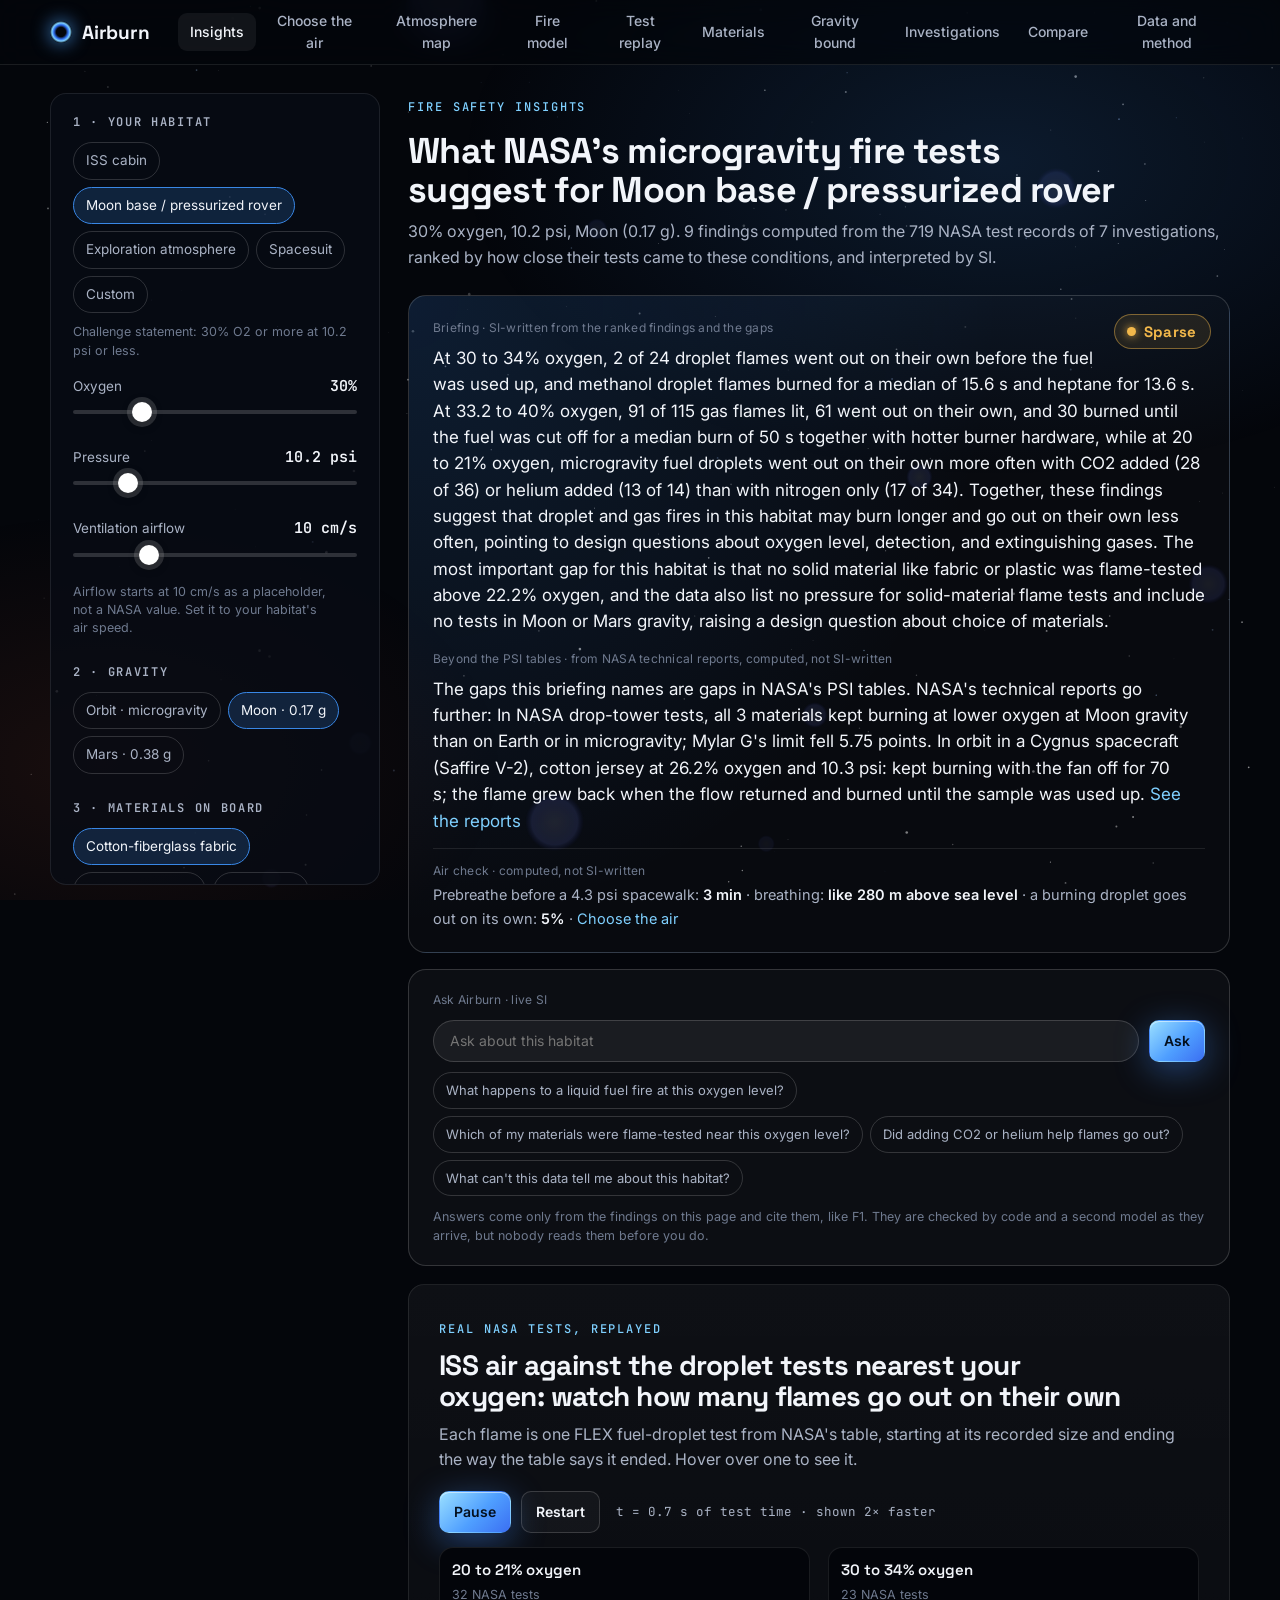
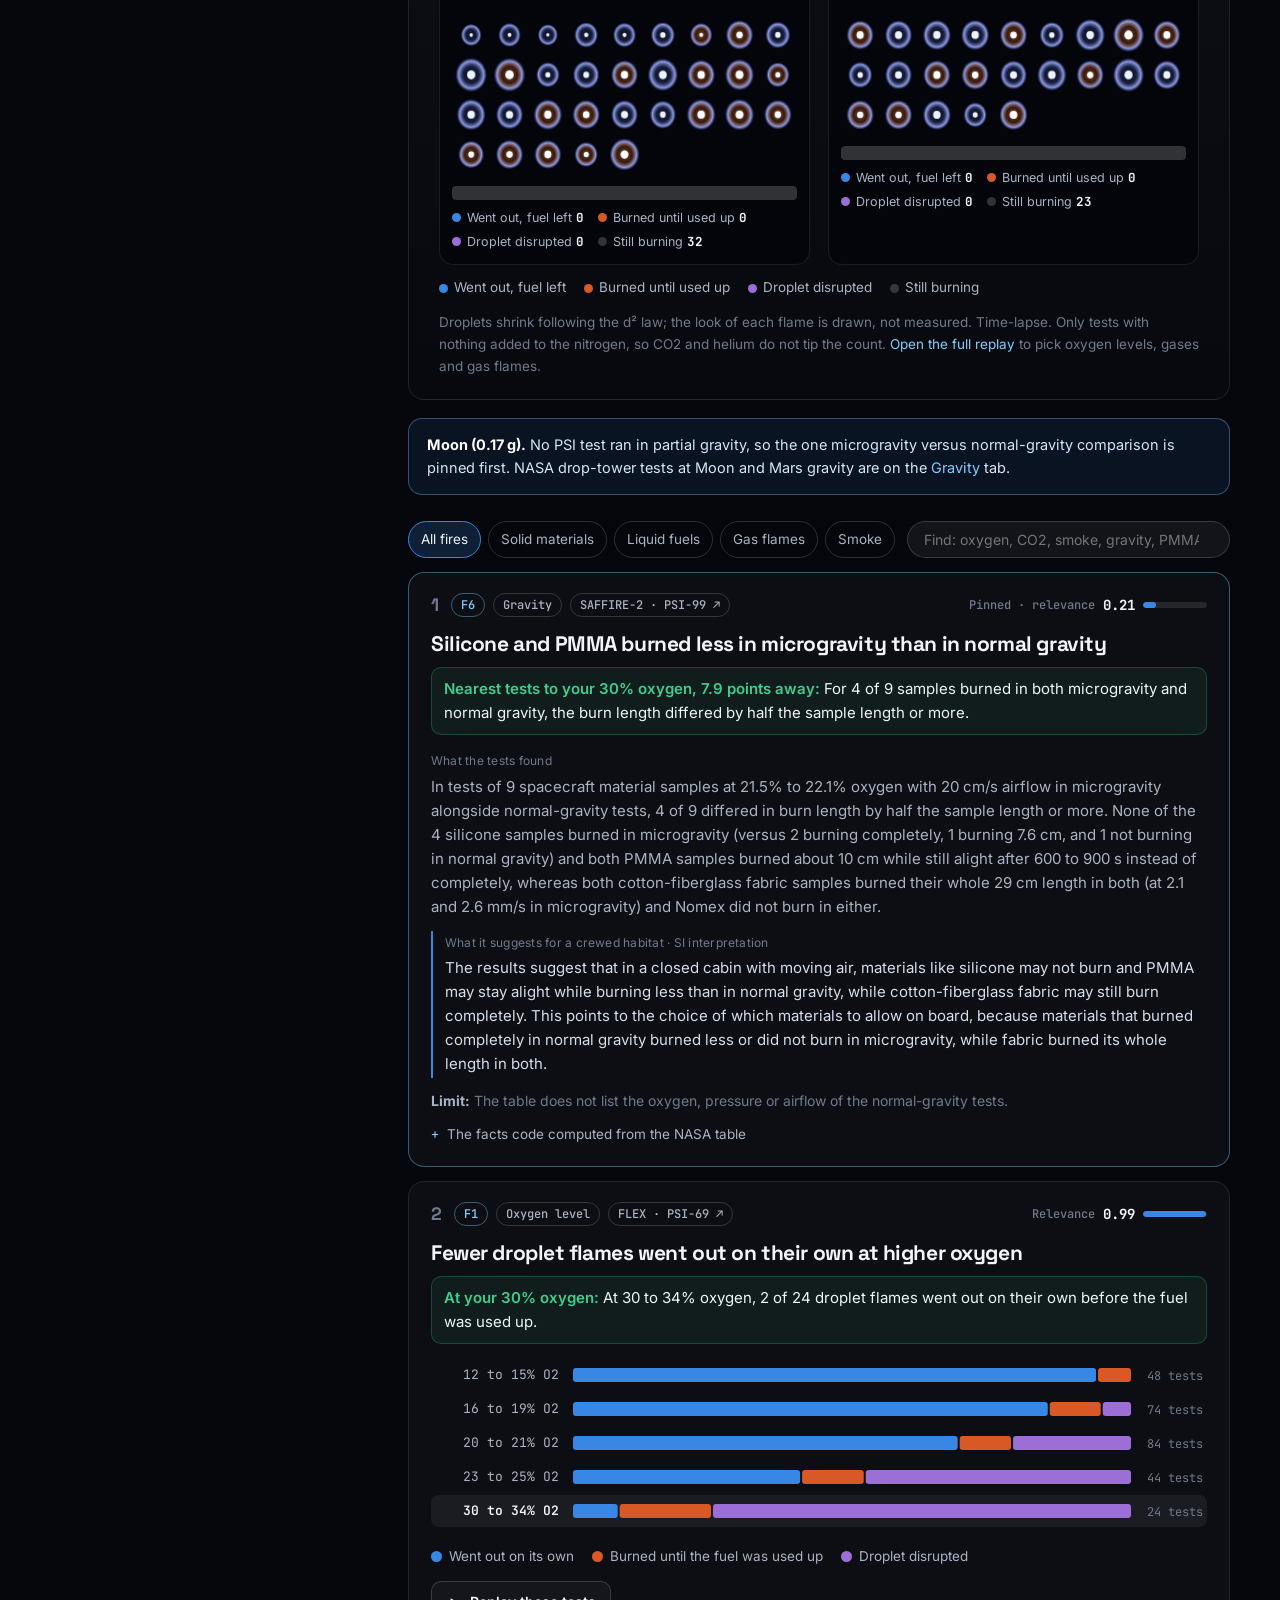
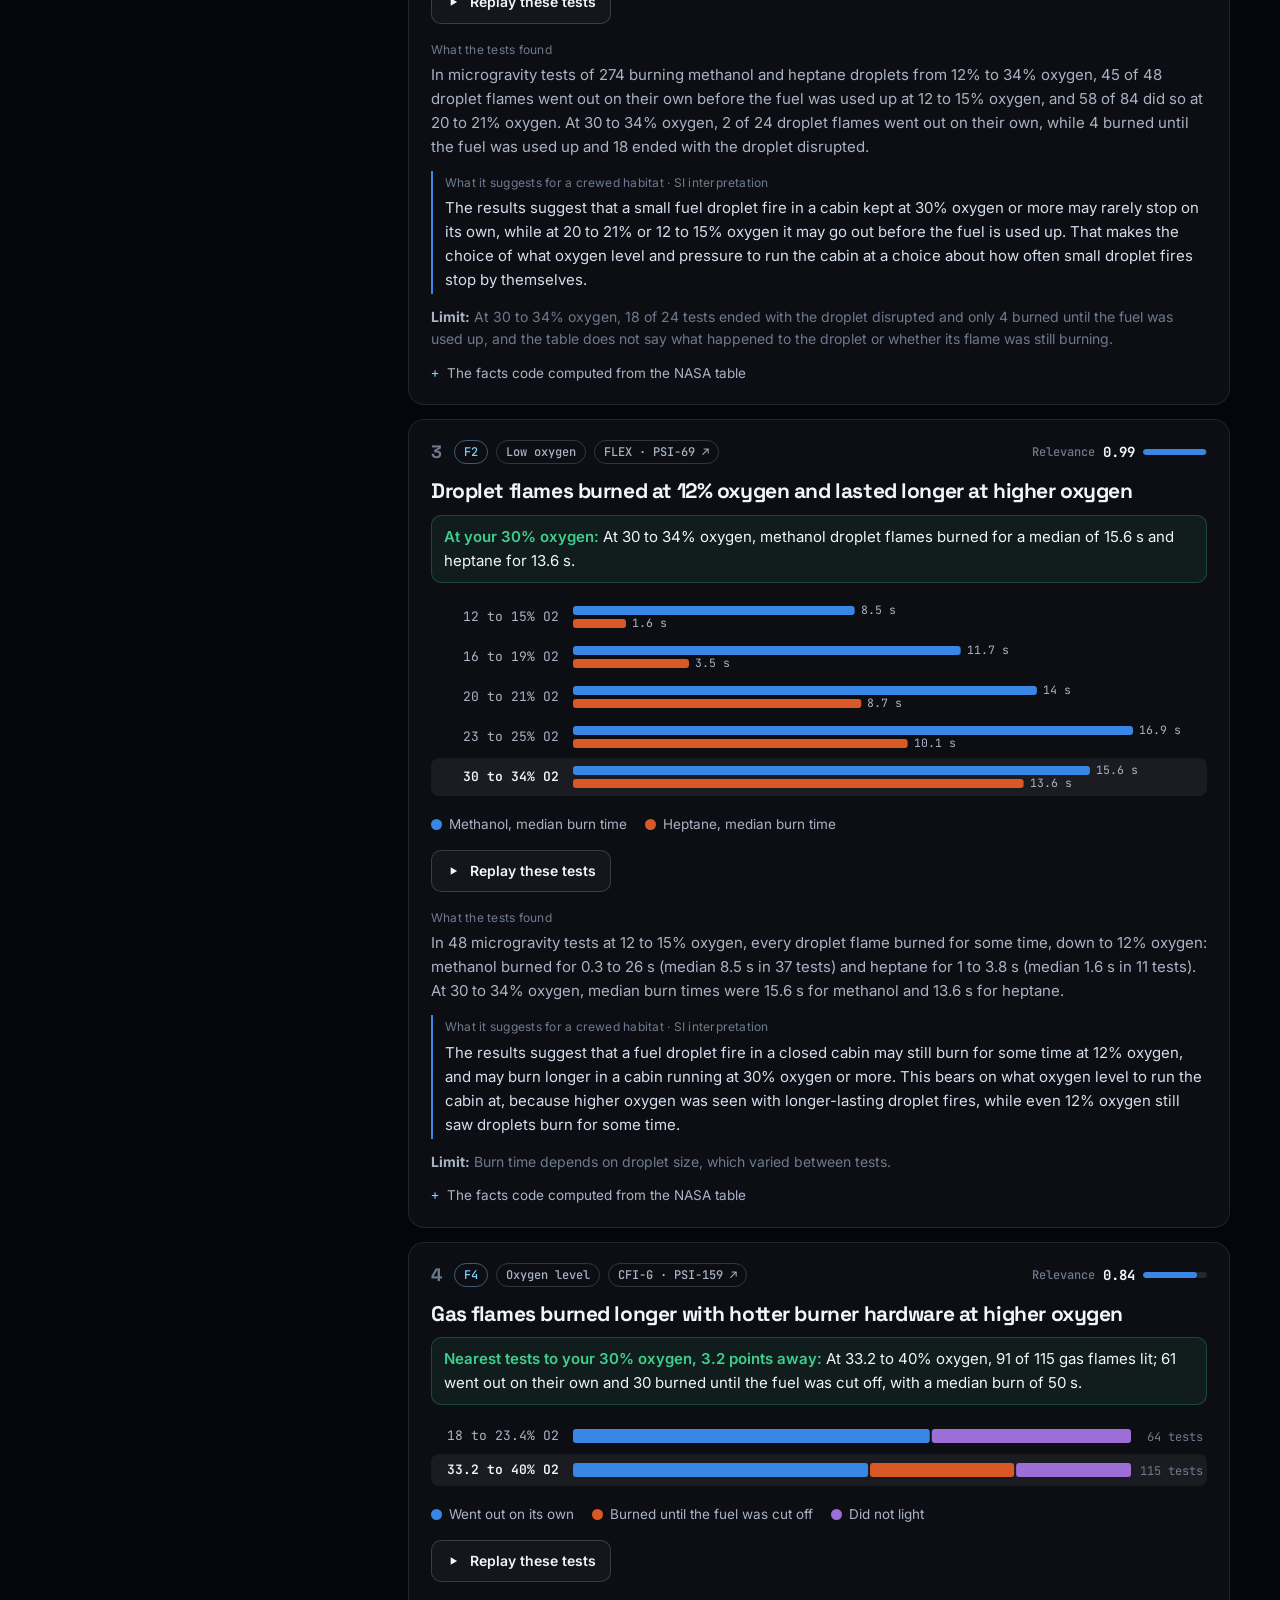
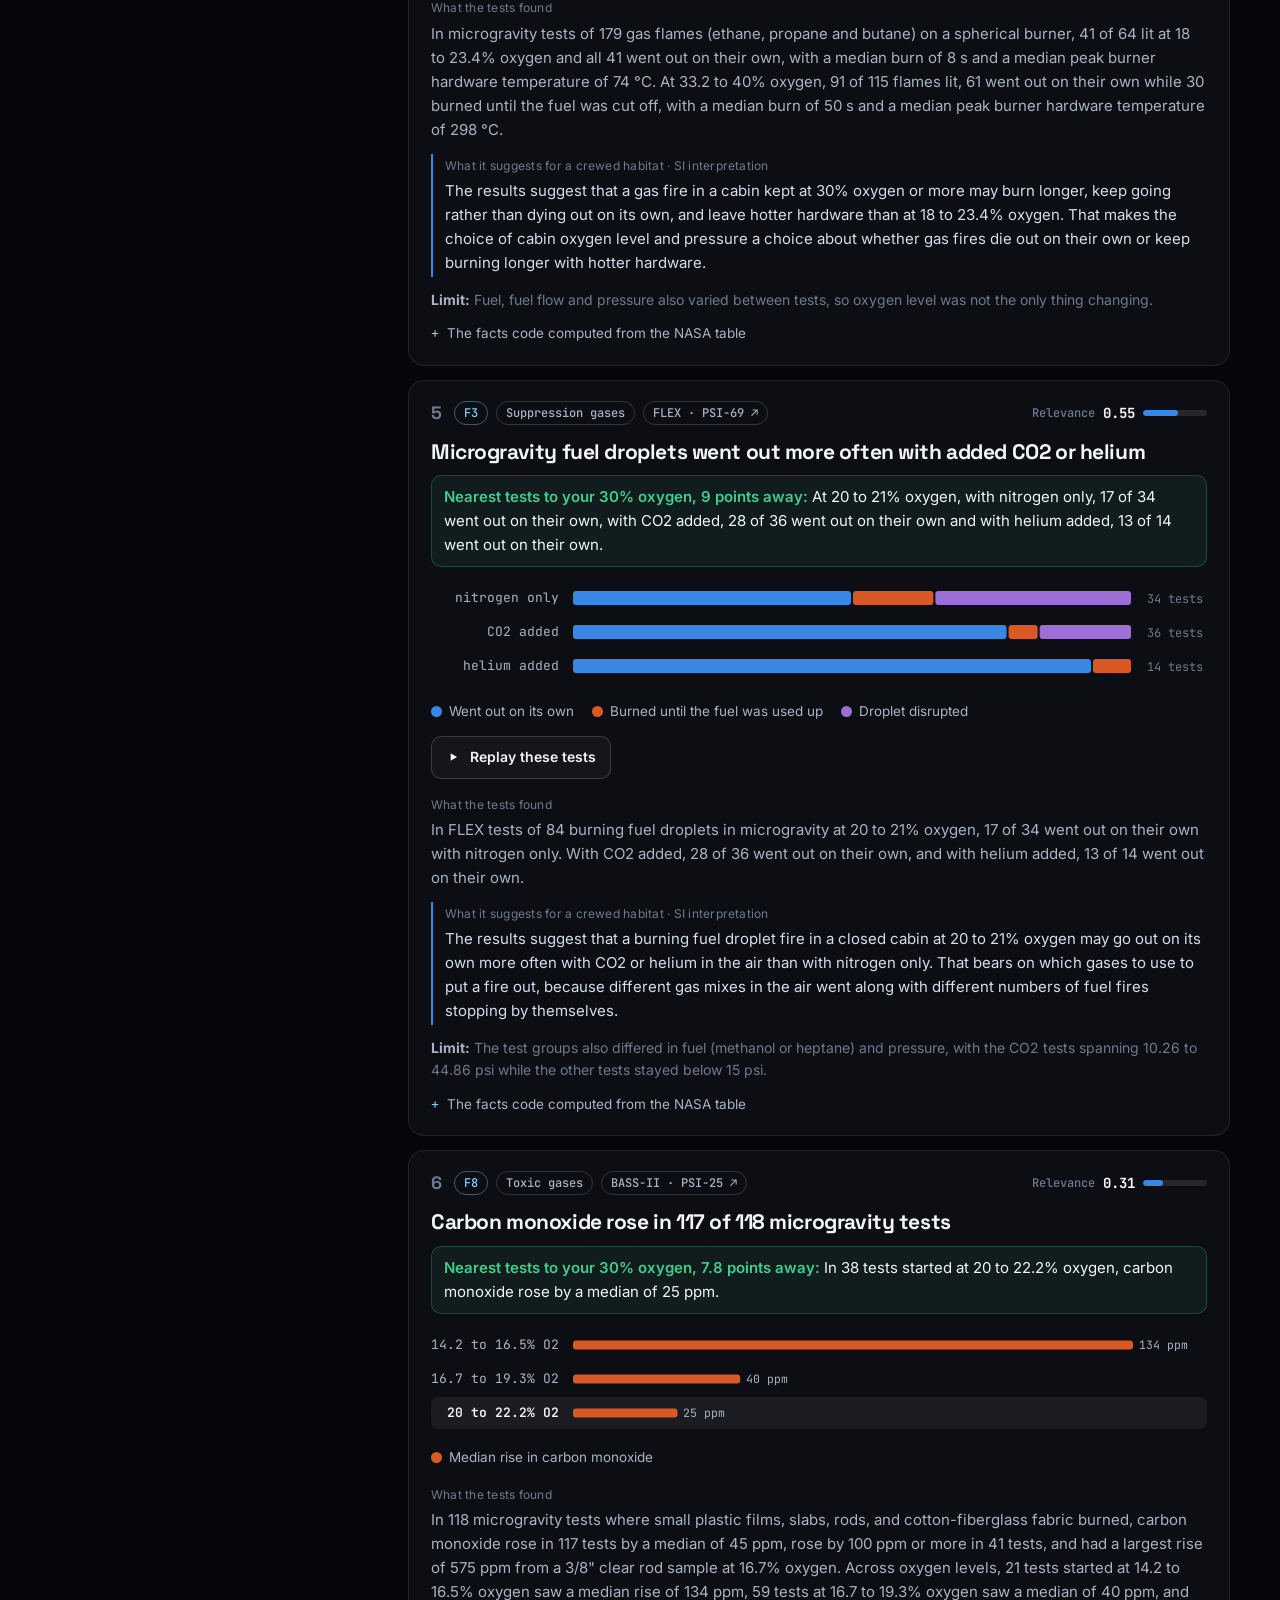
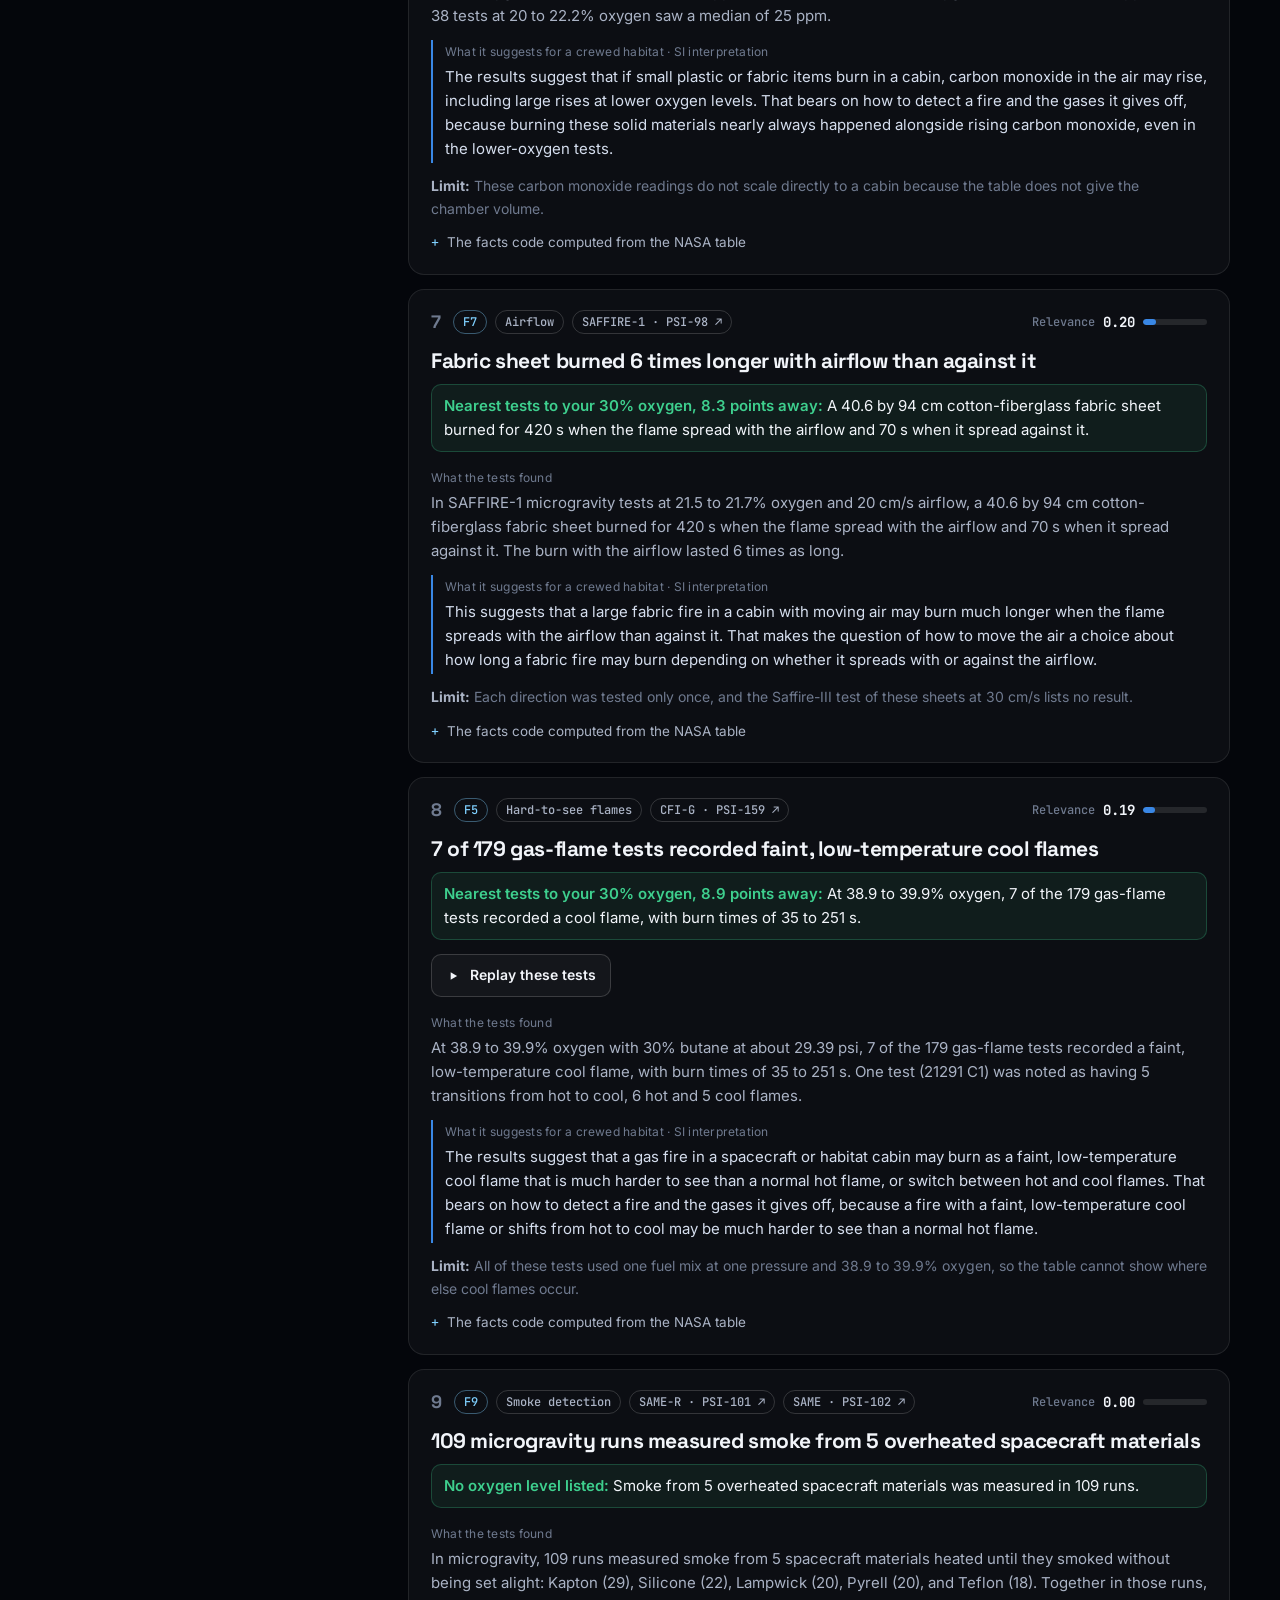
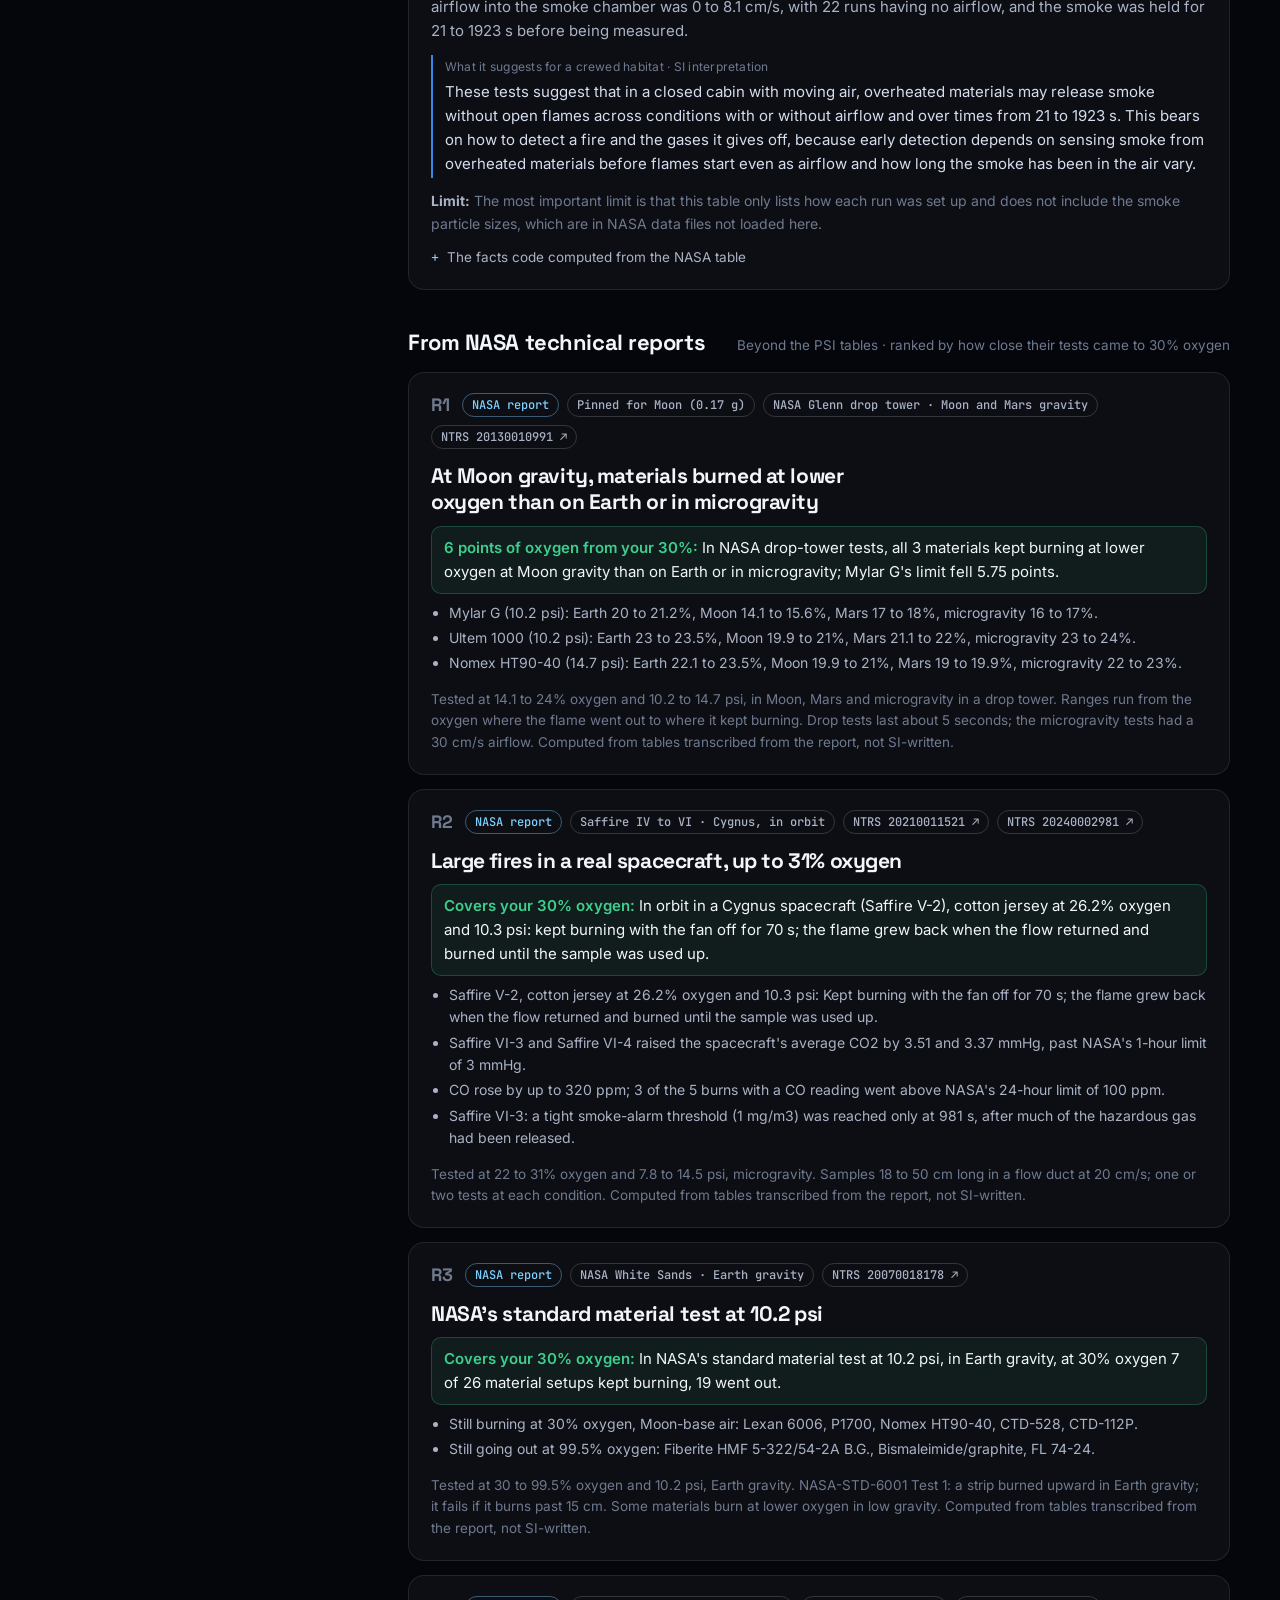
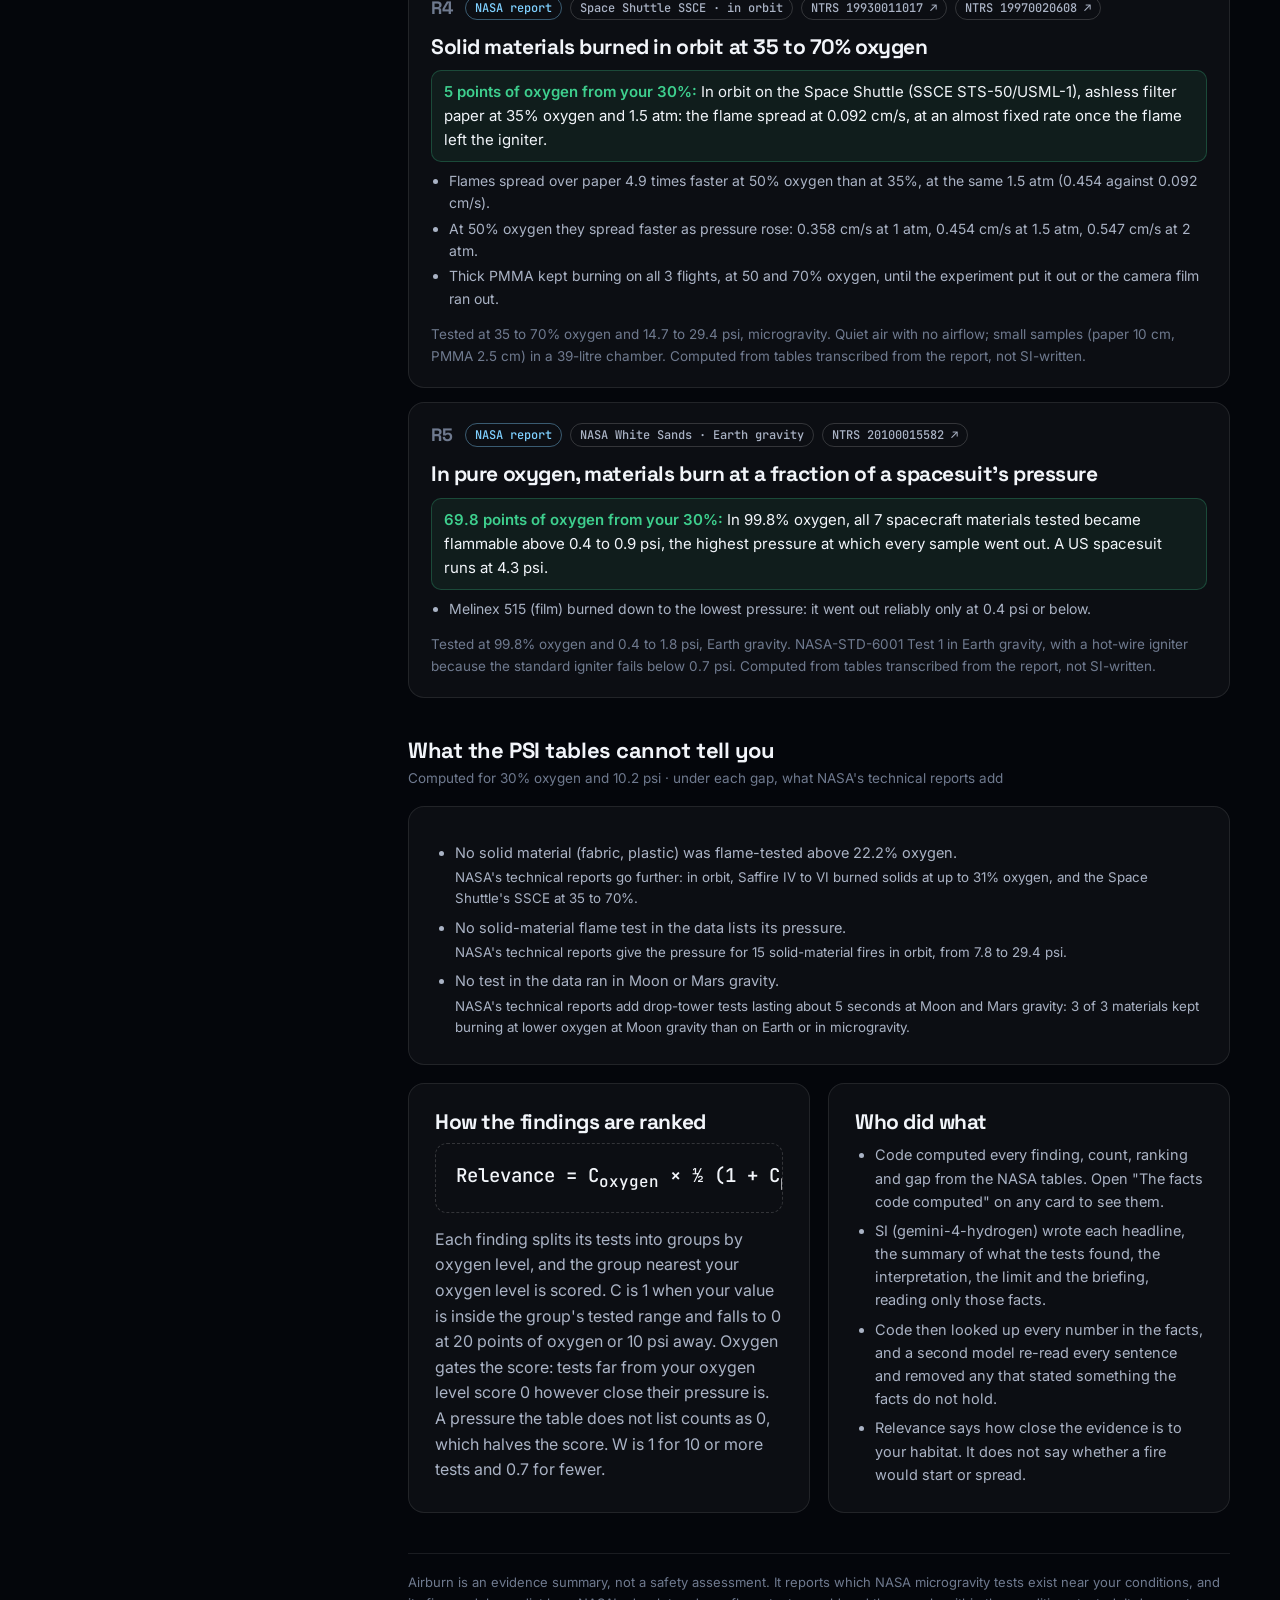
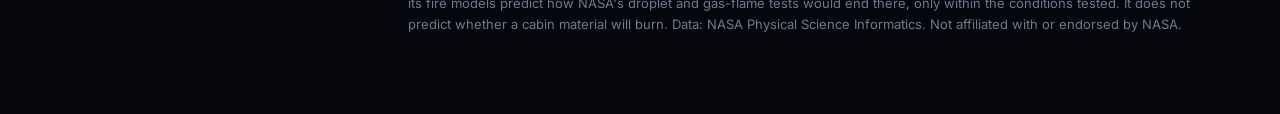
==== commit 4d742ae1: "Add the cabin-air trade-off (prebreathe against fire) and rename to Airburn A new view, Choose the a" ====
--- a/docs/tool.html
+++ b/docs/tool.html
@@ -3,23 +3,24 @@
 <head>
 <meta charset="utf-8">
 <meta name="viewport" content="width=device-width, initial-scale=1">
-<title>Burnline: fire safety insights</title>
+<title>Airburn: fire safety insights</title>
 <meta name="description" content="Set a habitat's atmosphere, gravity and materials, and get the NASA microgravity fire findings ranked and interpreted for it.">
 <meta name="theme-color" content="#04060b">
 <link rel="icon" href="data:image/svg+xml,%3Csvg xmlns='http://www.w3.org/2000/svg' viewBox='0 0 32 32'%3E%3Ccircle cx='16' cy='16' r='11' fill='none' stroke='%235aa8ff' stroke-width='5'/%3E%3C/svg%3E">
 <link rel="preconnect" href="https://fonts.googleapis.com">
 <link rel="preconnect" href="https://fonts.gstatic.com" crossorigin>
 <link href="https://fonts.googleapis.com/css2?family=Inter:wght@400;500;600&family=JetBrains+Mono:wght@500;600&family=Space+Grotesk:wght@500;600;700&display=swap" rel="stylesheet">
-<link rel="stylesheet" href="assets/style.css?v=20261115l">
+<link rel="stylesheet" href="assets/style.css?v=20261115m">
 </head>
 <body>
 <div class="backdrop" aria-hidden="true"><canvas id="stars"></canvas></div>
 
 <nav class="nav" aria-label="Main">
   <div class="wrap">
-    <a class="brand" href="./"><span class="orb"></span>Burnline</a>
+    <a class="brand" href="./"><span class="orb"></span>Airburn</a>
     <div class="nav-links" role="tablist" aria-label="Views">
       <button class="tab" role="tab" data-view="insights">Insights</button>
+      <button class="tab" role="tab" data-view="air">Choose the air</button>
       <button class="tab" role="tab" data-view="map">Atmosphere map</button>
       <button class="tab" role="tab" data-view="model">Fire model</button>
       <button class="tab" role="tab" data-view="replay">Test replay</button>
@@ -50,6 +51,7 @@
 
   <div>
     <section class="view" id="view-insights" style="padding:0"></section>
+    <section class="view" id="view-air" style="padding:0"></section>
     <section class="view" id="view-map" style="padding:0"></section>
     <section class="view" id="view-model" style="padding:0"></section>
     <section class="view" id="view-replay" style="padding:0"></section>
@@ -58,18 +60,18 @@
     <section class="view" id="view-investigations" style="padding:0"></section>
     <section class="view" id="view-compare" style="padding:0"></section>
     <section class="view" id="view-data" style="padding:0"></section>
-    <p class="disclaimer">Burnline is an evidence summary, not a safety assessment. It reports which NASA microgravity tests exist near your conditions, and its fire models predict how NASA's droplet and gas-flame tests would end there, only within the conditions tested. It does not predict whether a cabin material will burn. Data: NASA Physical Science Informatics. Not affiliated with or endorsed by NASA.</p>
+    <p class="disclaimer">Airburn is an evidence summary, not a safety assessment. It reports which NASA microgravity tests exist near your conditions, and its fire models predict how NASA's droplet and gas-flame tests would end there, only within the conditions tested. It does not predict whether a cabin material will burn. Data: NASA Physical Science Informatics. Not affiliated with or endorsed by NASA.</p>
   </div>
 </main>
 
-<script src="assets/config.js?v=20261115l"></script>
-<script src="assets/data.js?v=20261115l"></script>
-<script src="assets/logic.js?v=20261115l"></script>
-<script src="assets/charts.js?v=20261115l"></script>
-<script src="assets/flame.js?v=20261115l"></script>
-<script src="assets/ai.js?v=20261115l"></script>
-<script src="assets/models.js?v=20261115l"></script>
-<script src="assets/replay.js?v=20261115l"></script>
-<script src="assets/tool.js?v=20261115l"></script>
+<script src="assets/config.js?v=20261115m"></script>
+<script src="assets/data.js?v=20261115m"></script>
+<script src="assets/logic.js?v=20261115m"></script>
+<script src="assets/charts.js?v=20261115m"></script>
+<script src="assets/flame.js?v=20261115m"></script>
+<script src="assets/ai.js?v=20261115m"></script>
+<script src="assets/models.js?v=20261115m"></script>
+<script src="assets/replay.js?v=20261115m"></script>
+<script src="assets/tool.js?v=20261115m"></script>
 </body>
 </html>
--- a/docs/assets/style.css
+++ b/docs/assets/style.css
@@ -1,4 +1,4 @@
-/* Burnline. Blue is microgravity, orange is normal gravity, everywhere on the site. */
+/* Airburn. Blue is microgravity, orange is normal gravity, everywhere on the site. */
 :root {
   --bg: #04060b;
   --bg-2: #080c15;
@@ -436,3 +436,11 @@
 table.rep-t td:nth-child(6) { min-width: 240px; }
 table.rep-t td:nth-child(7) { white-space: nowrap; }
 .rep-details summary { font-size: 14px; }
+
+/* the cabin-air trade-off */
+.briefing p.air-line { margin-top: 14px; padding-top: 12px; border-top: 1px solid var(--line); font-size: 14.5px; line-height: 1.65; color: var(--ink-2); }
+.briefing p.air-line b { color: var(--ink); font-weight: 600; }
+.briefing p.air-line .k { display: block; margin-bottom: 2px; }
+.tiles.four { grid-template-columns: repeat(2, 1fr); }
+@media (max-width: 640px) { .tiles.four { grid-template-columns: 1fr; } }
+.air-ctl { margin: 18px 0 14px; justify-content: flex-start; }
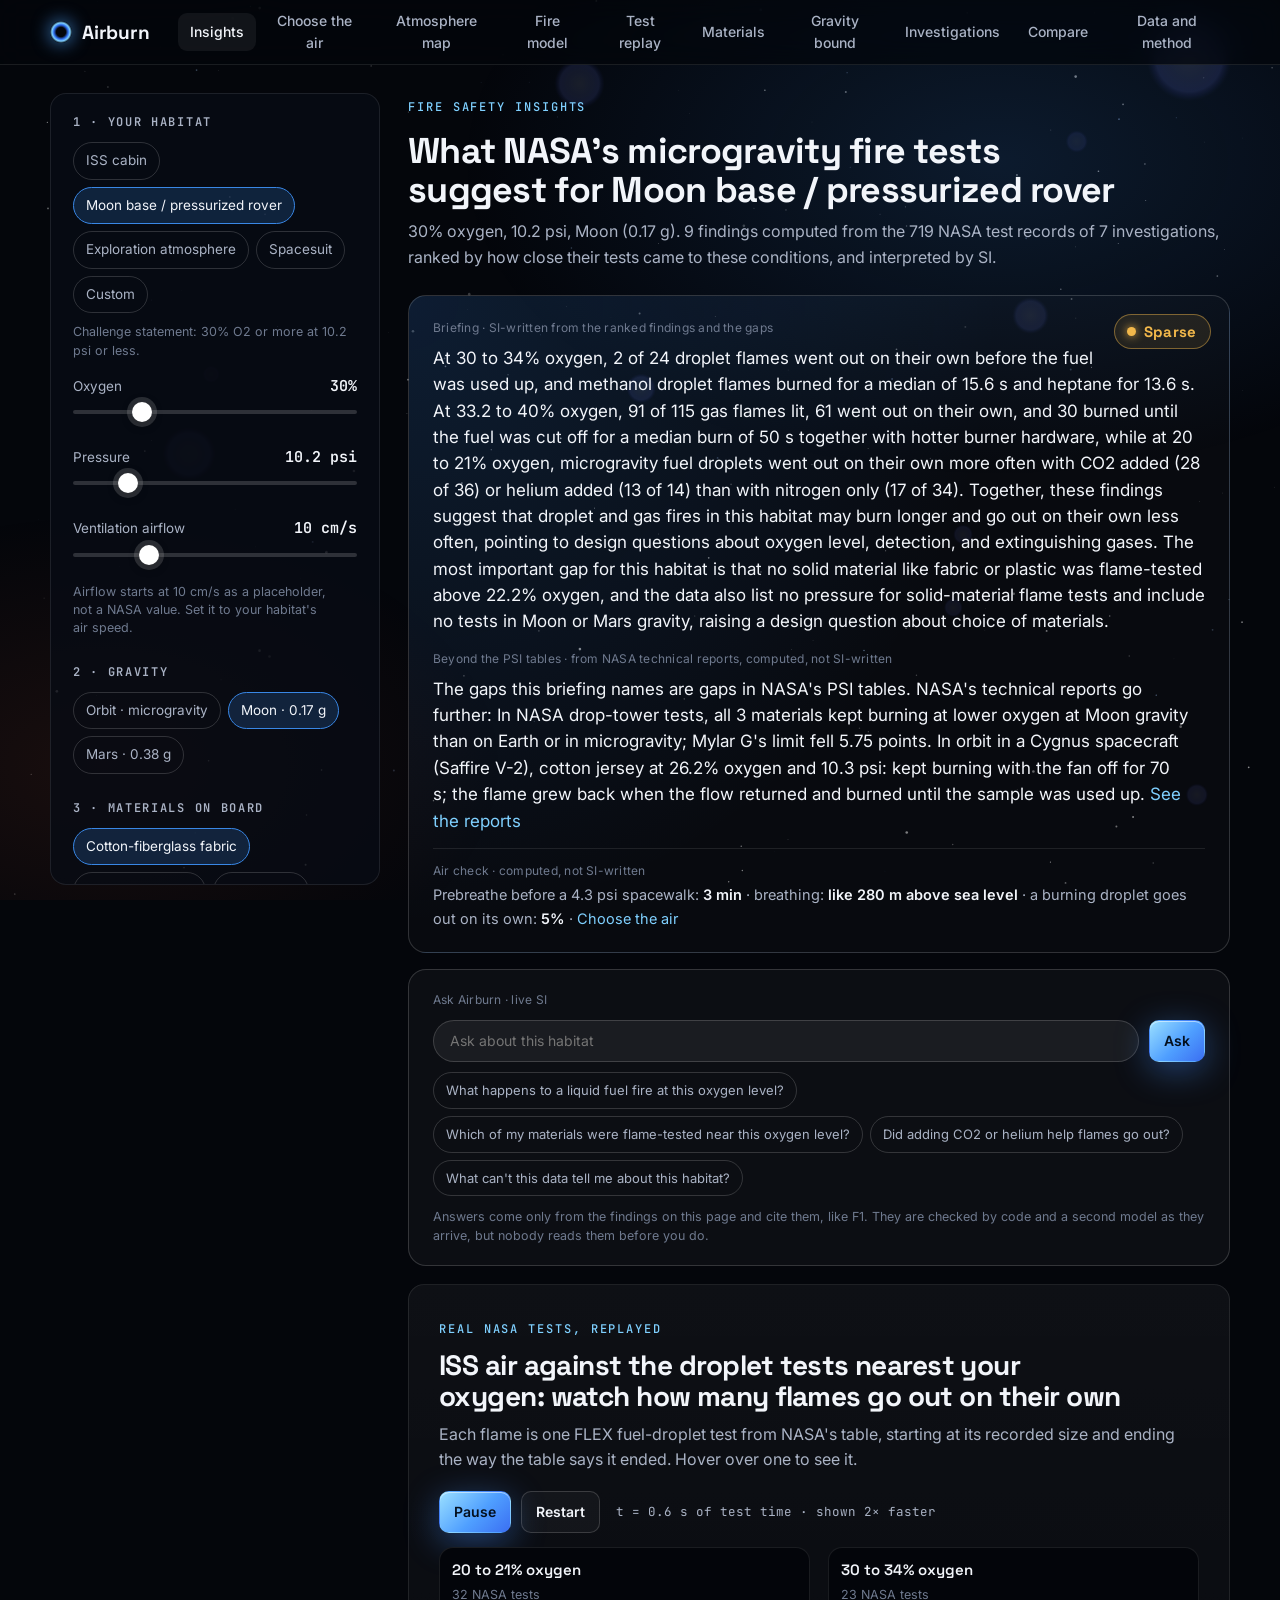
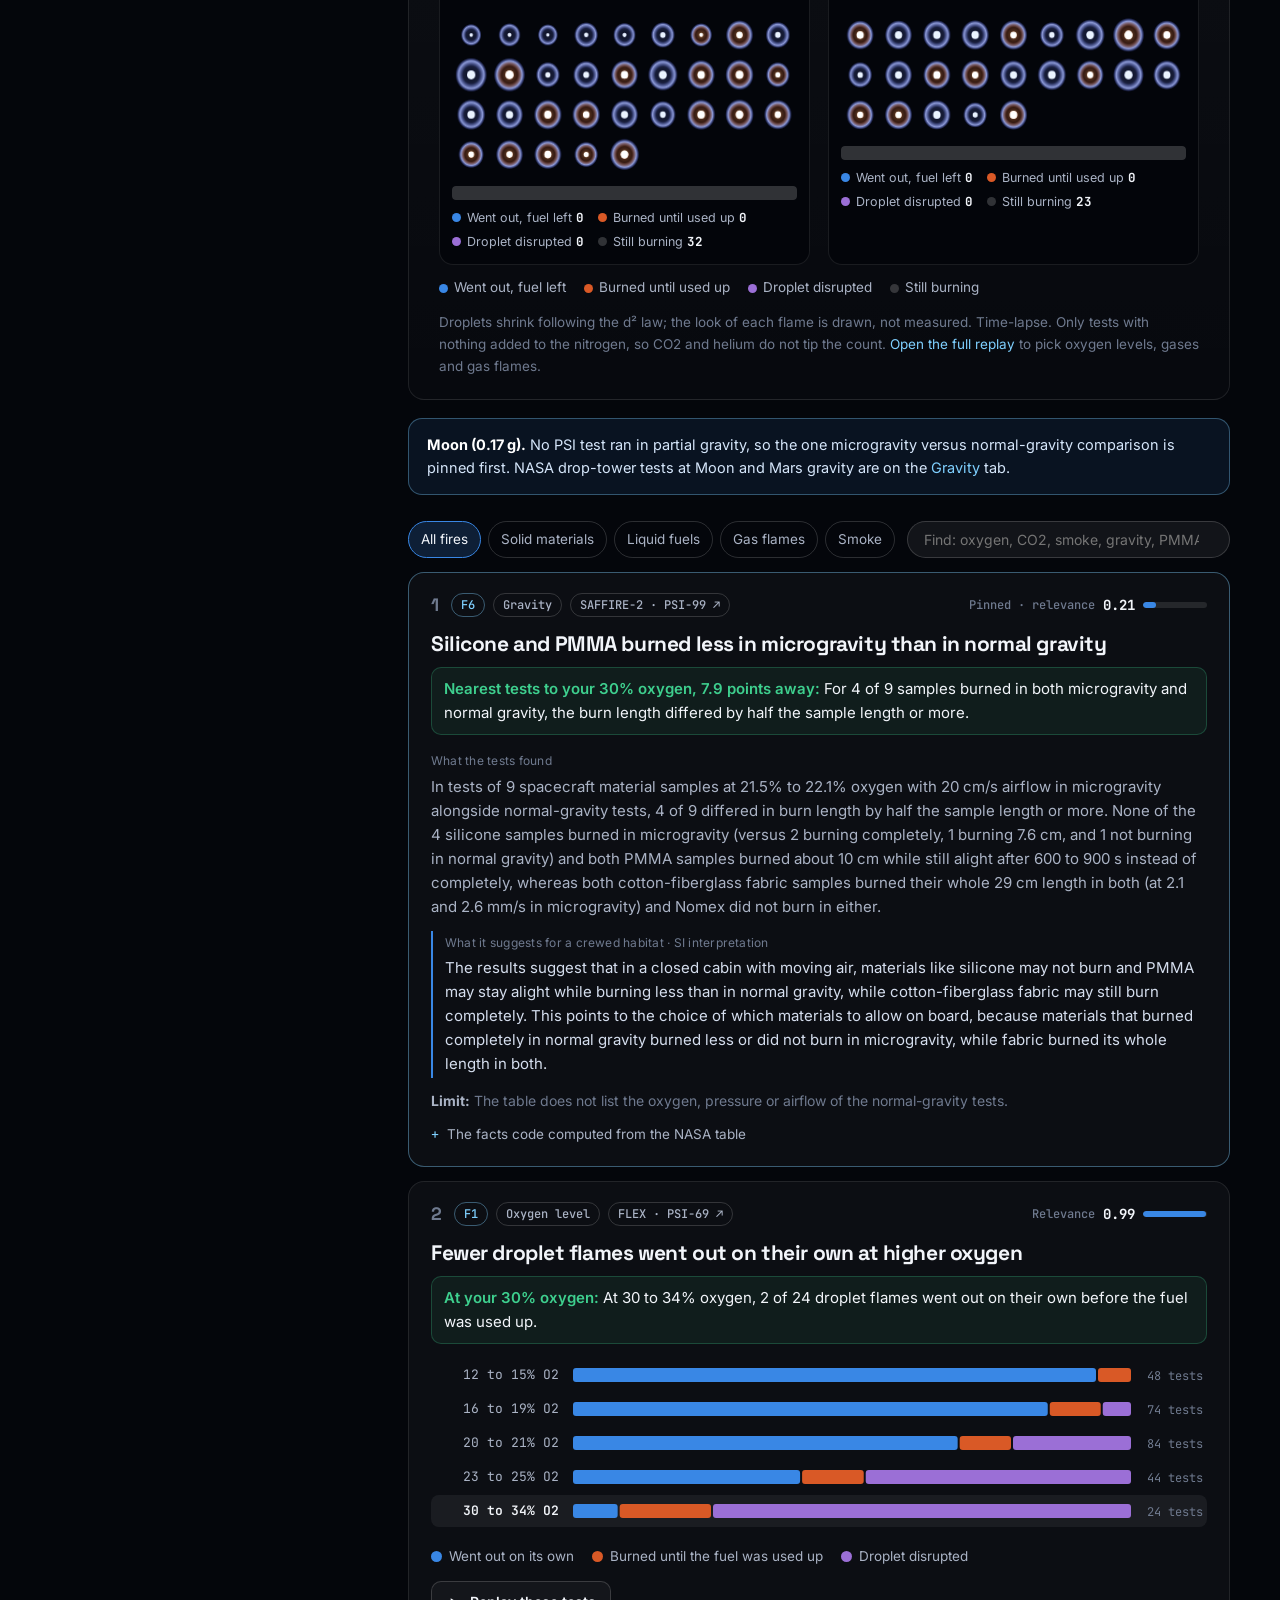
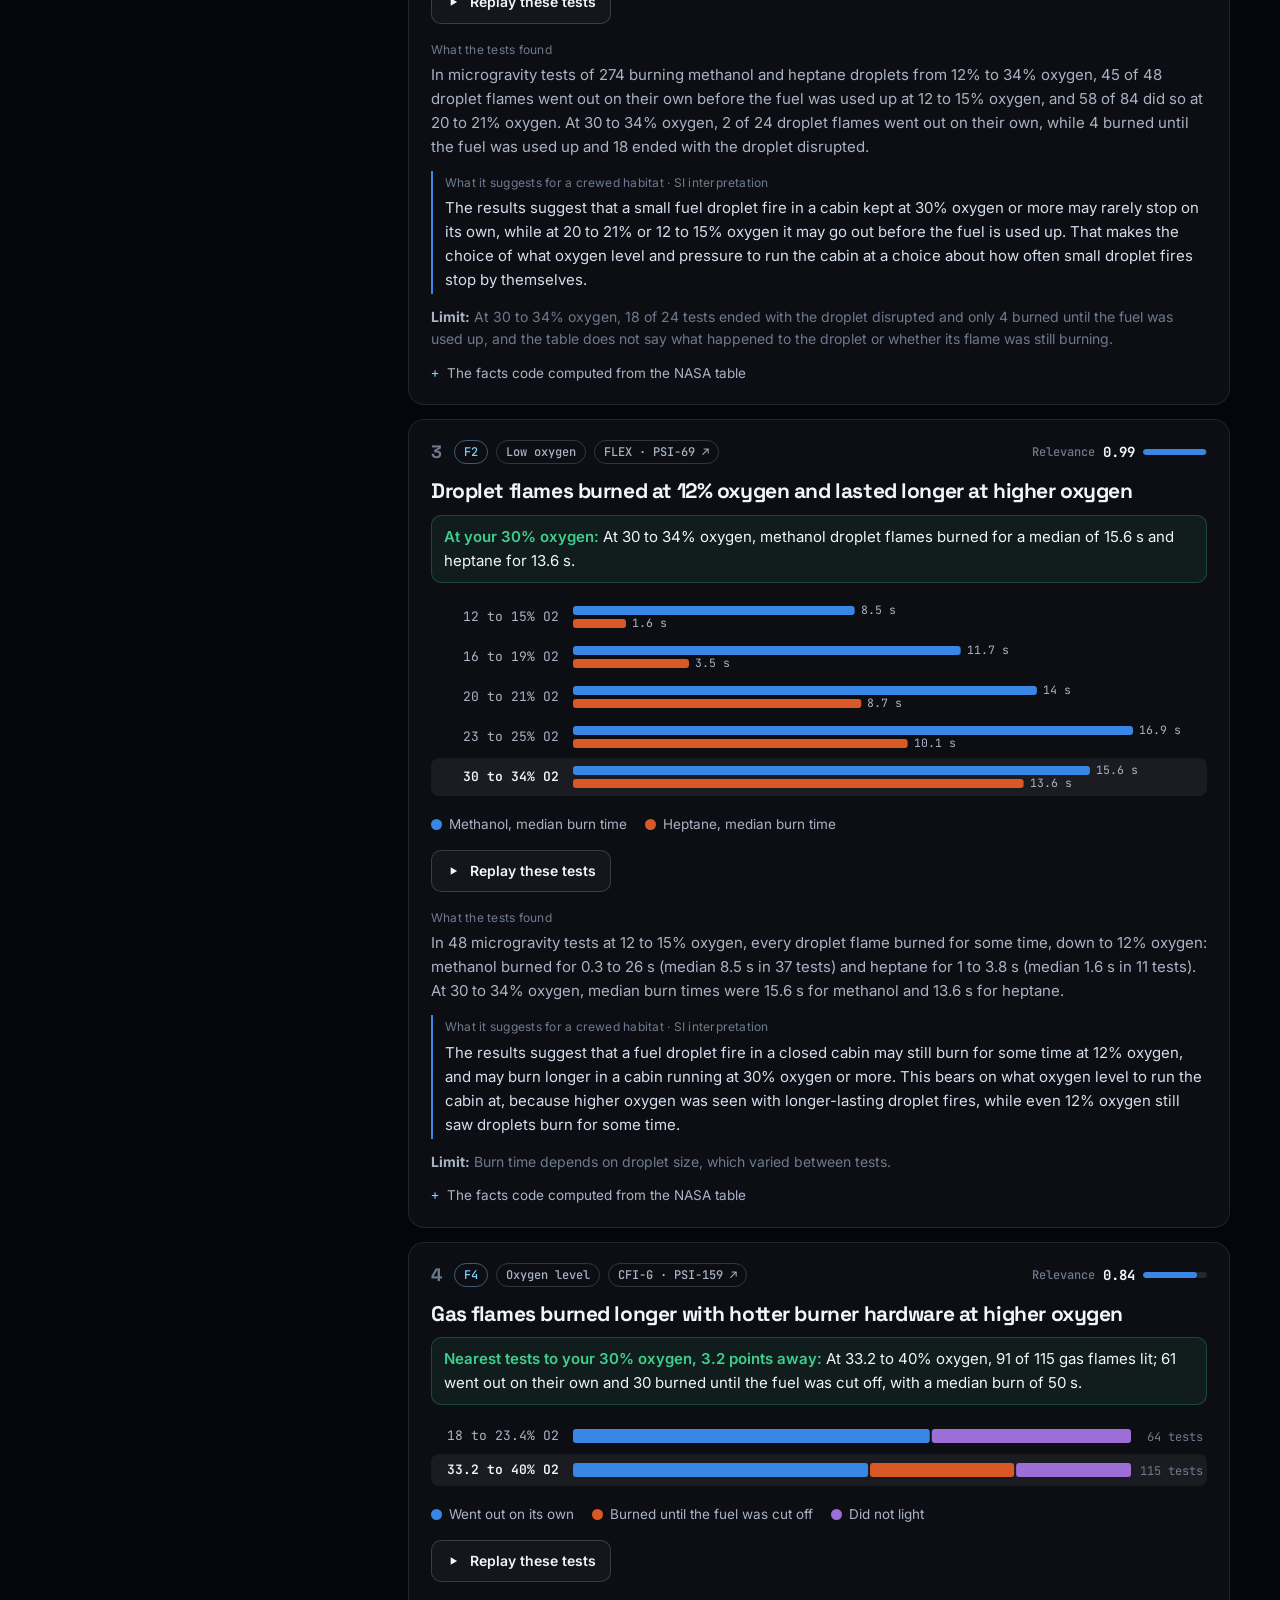
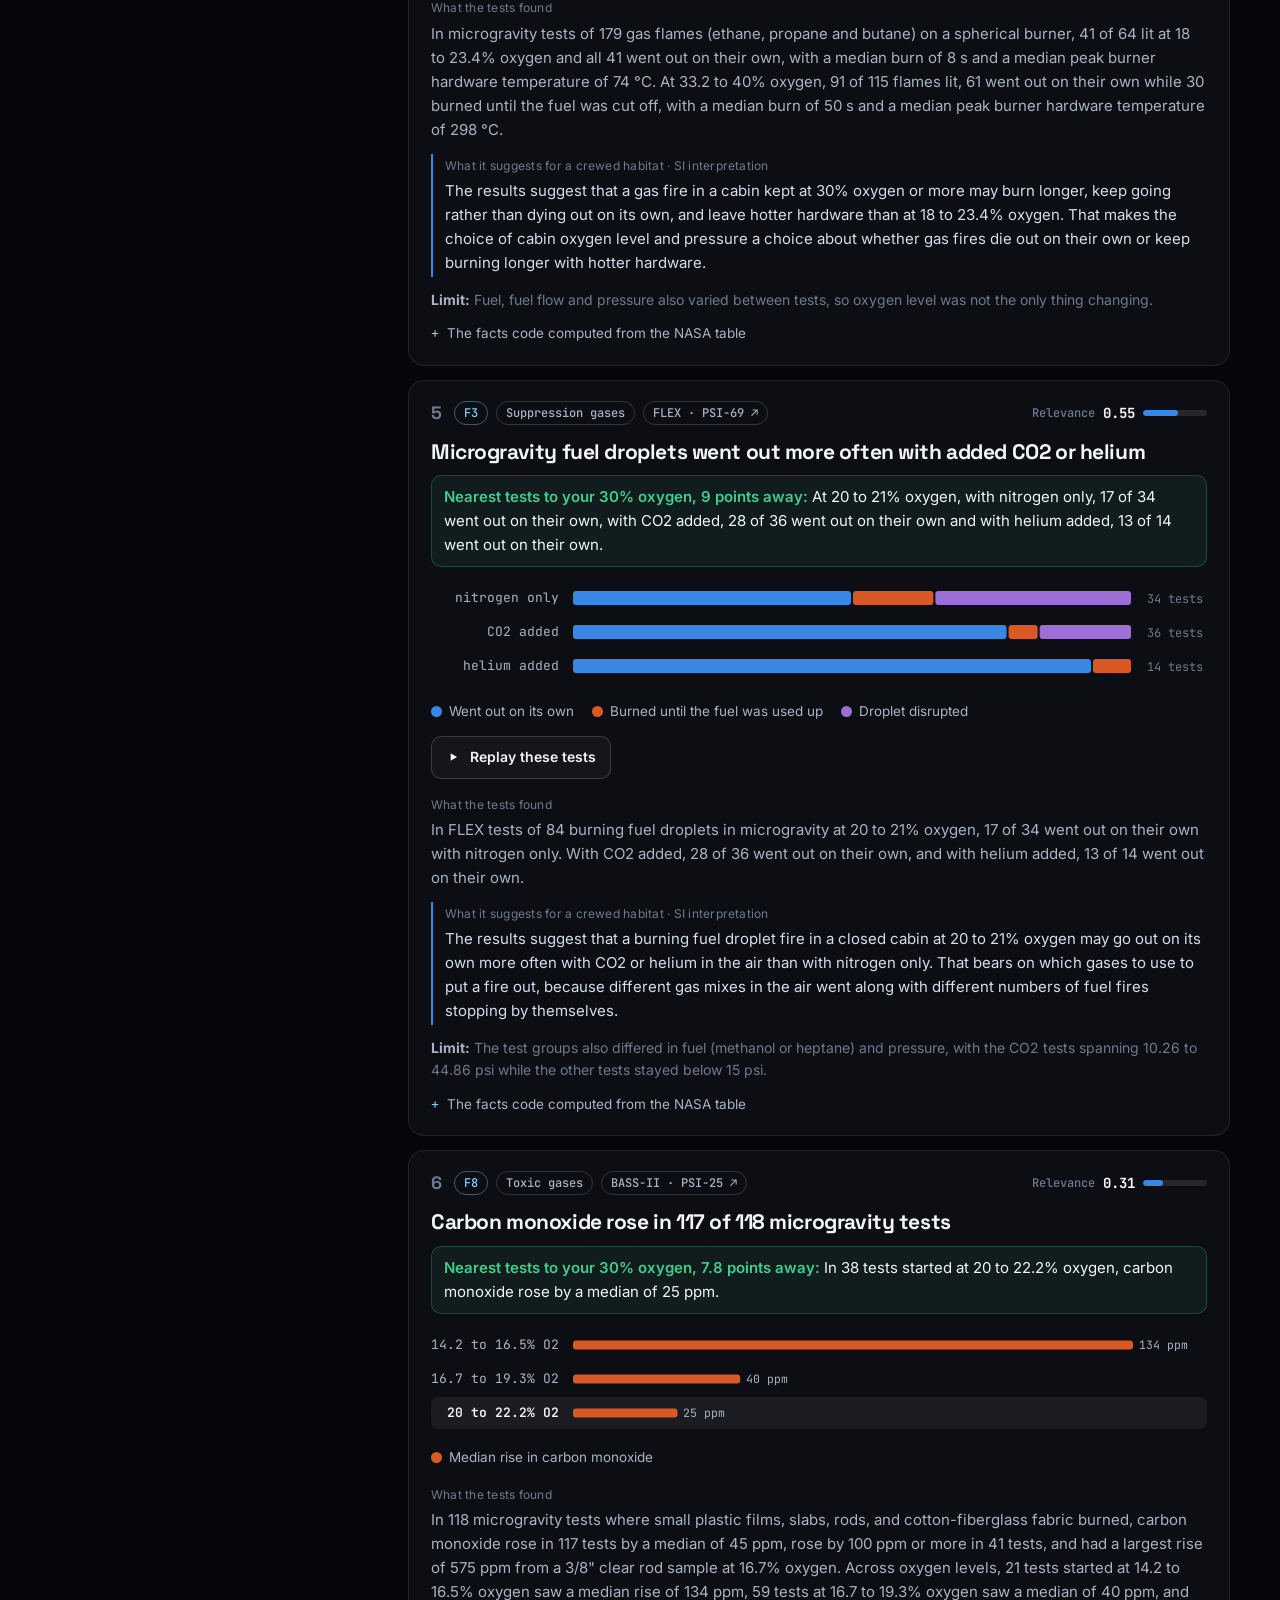
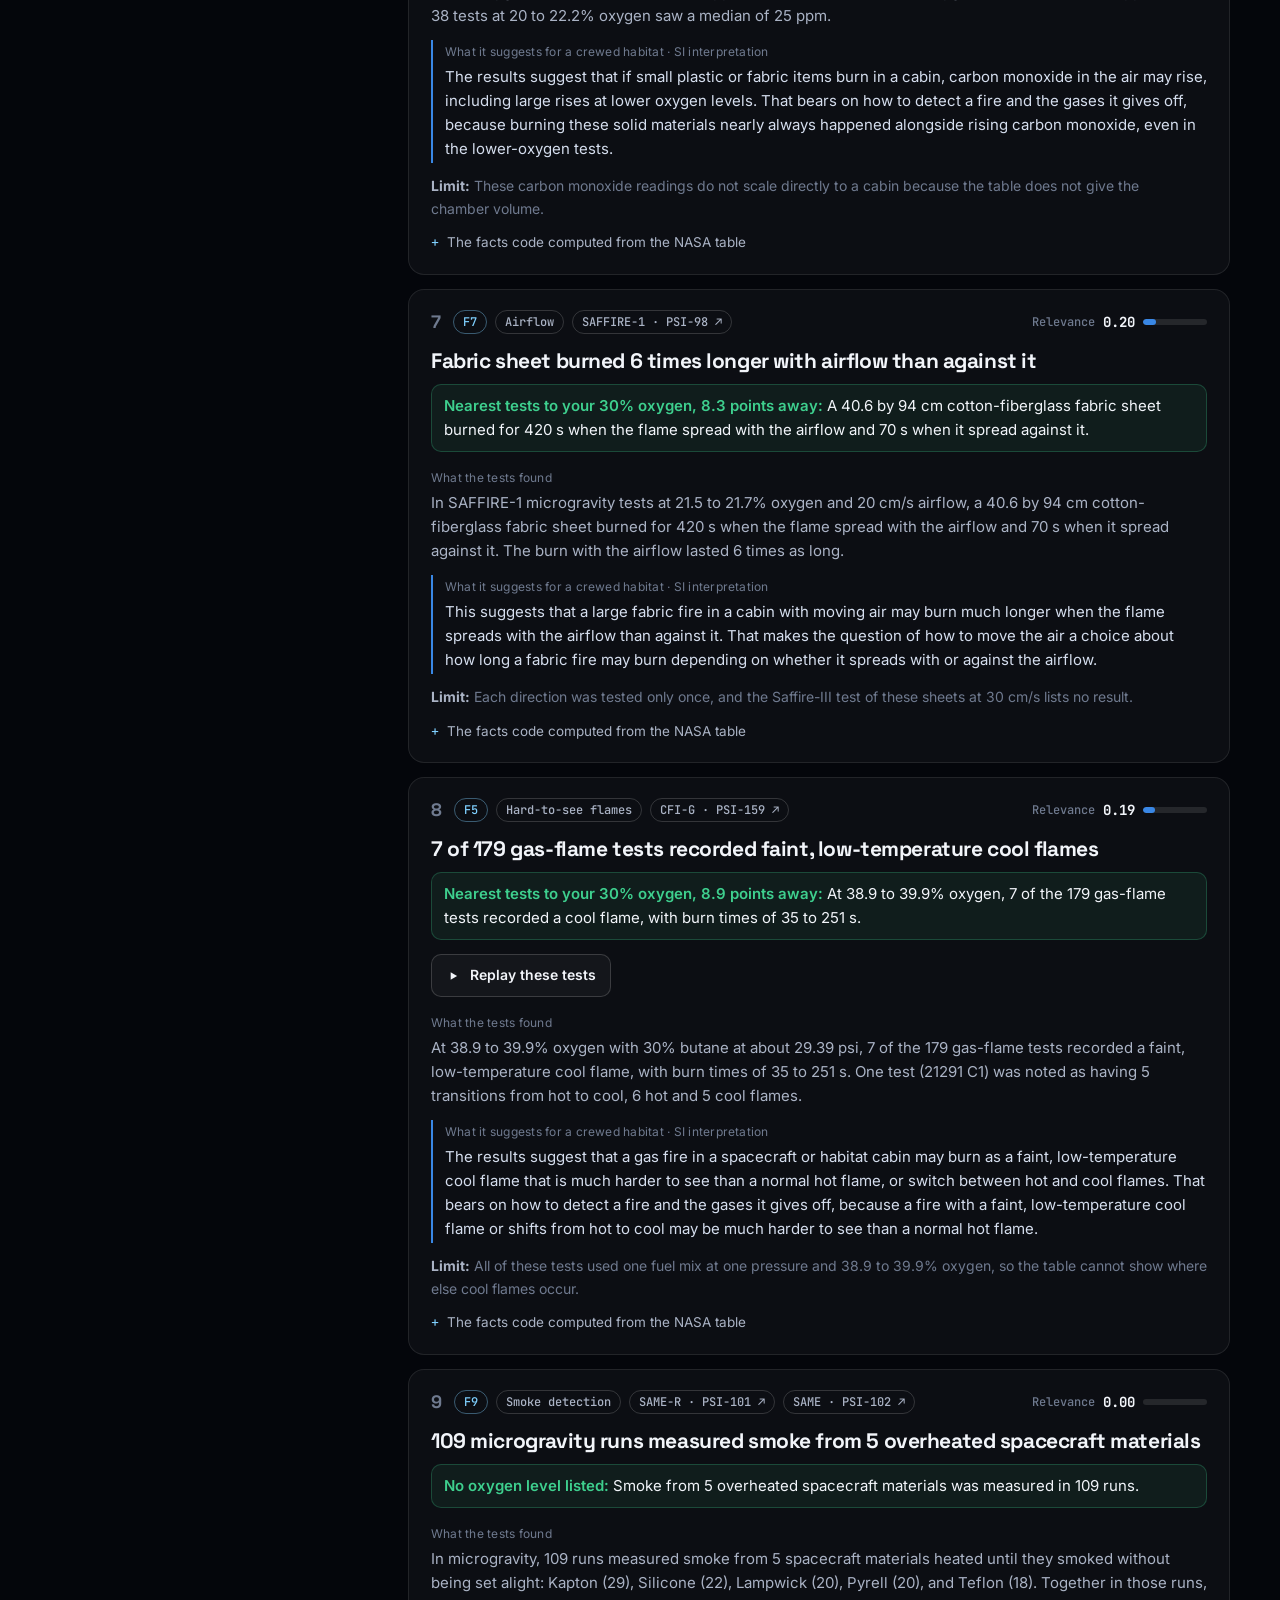
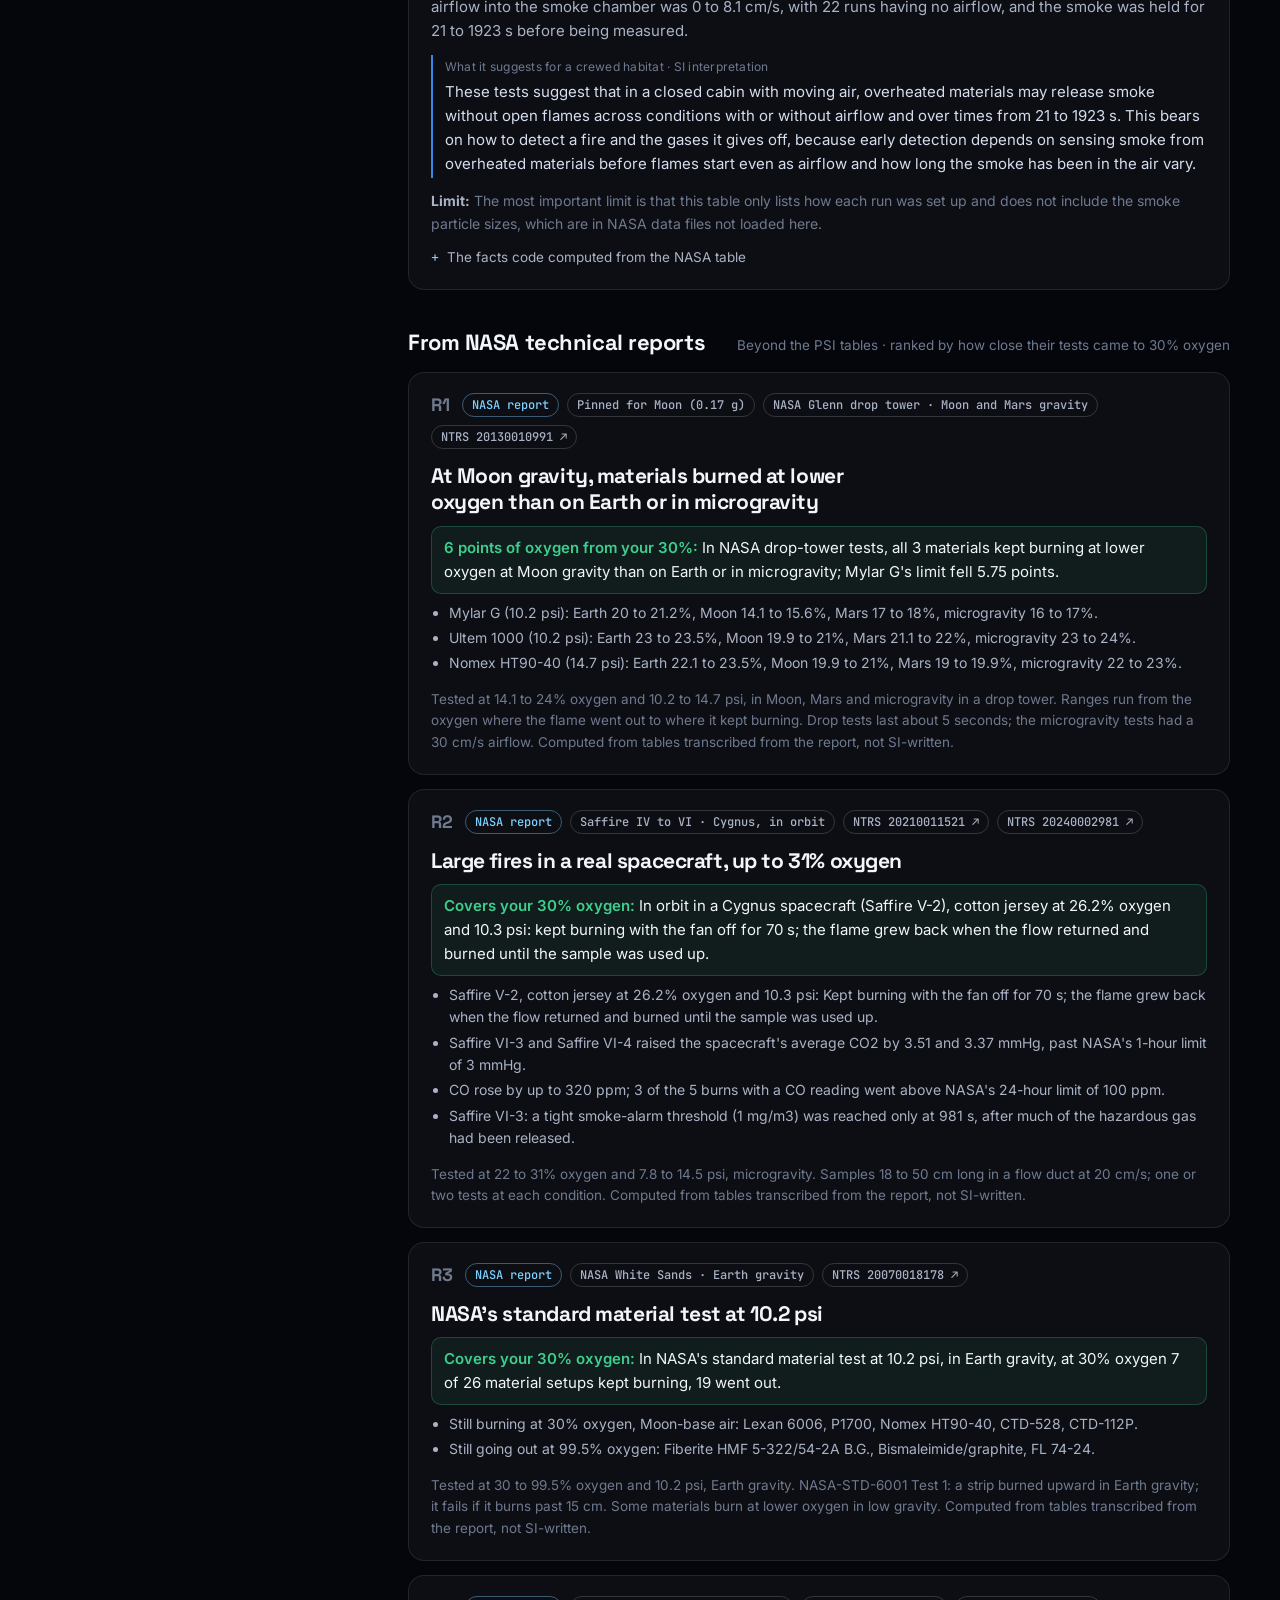
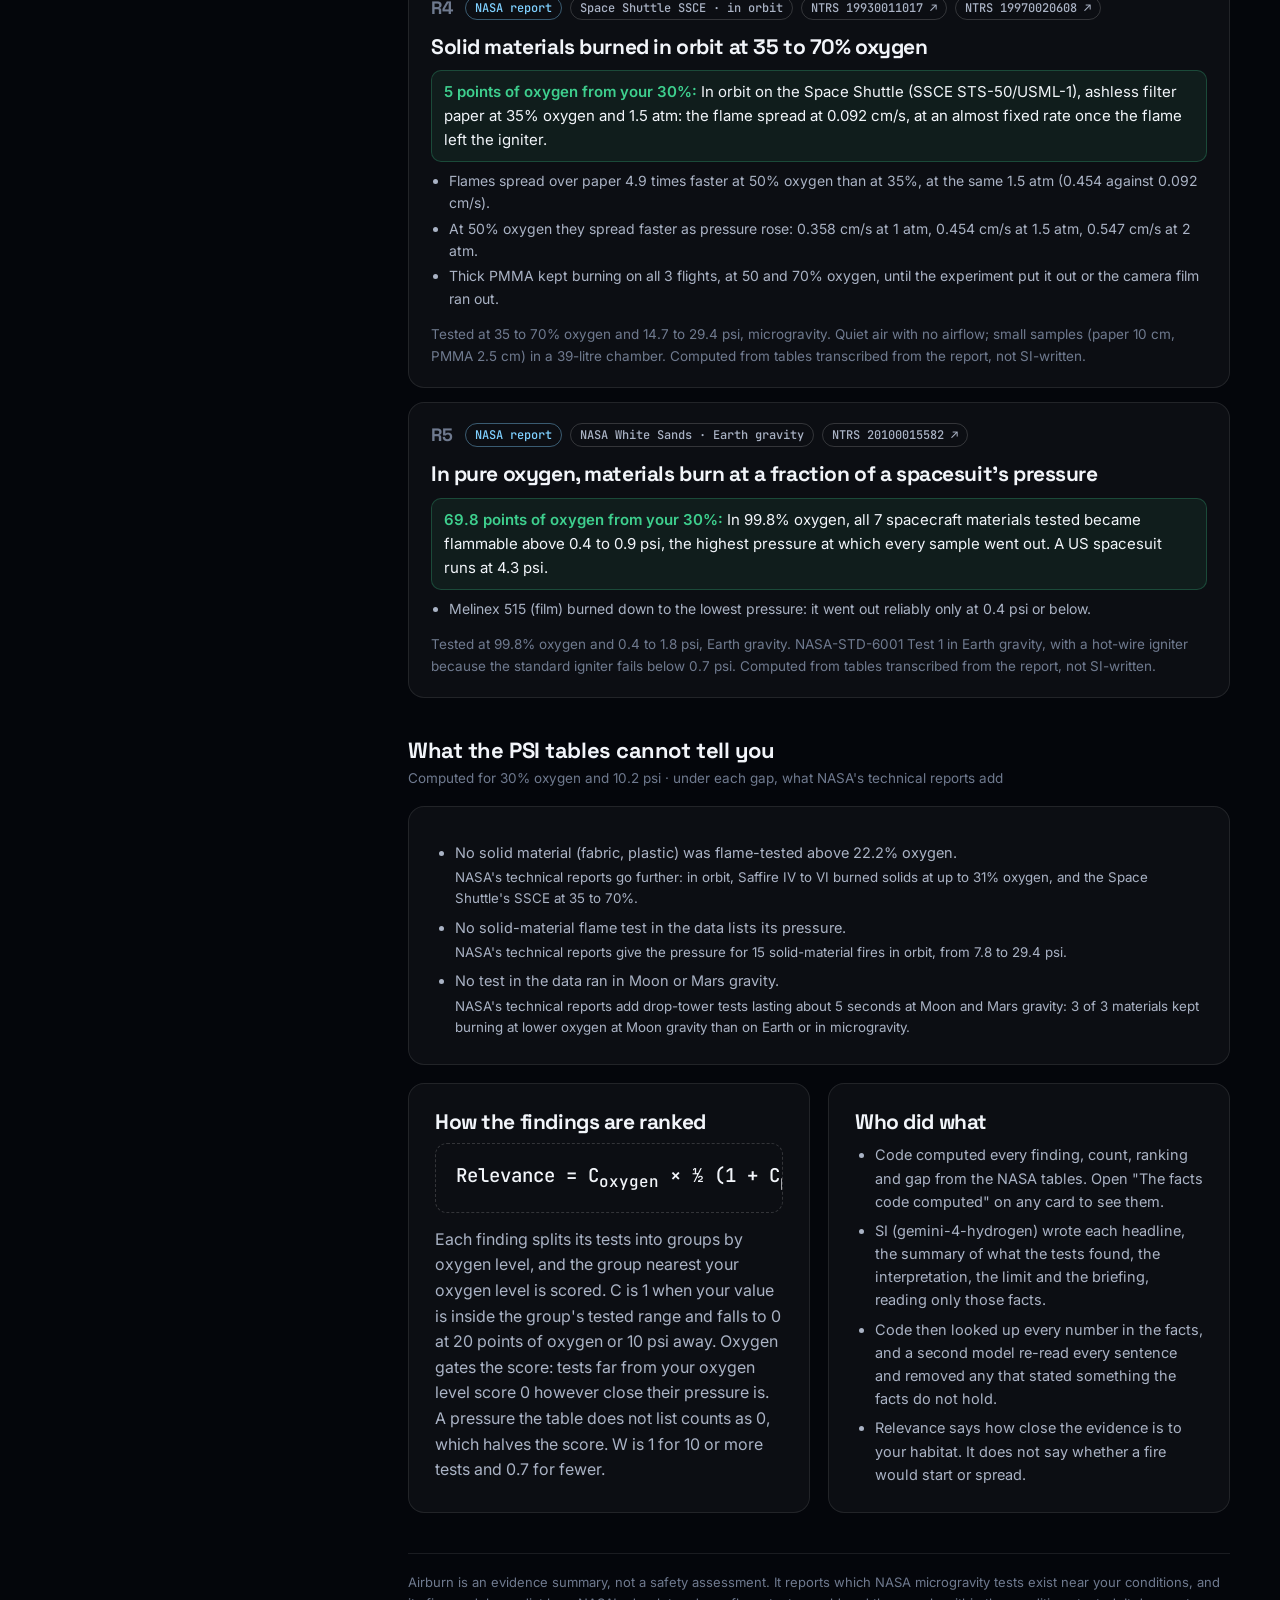
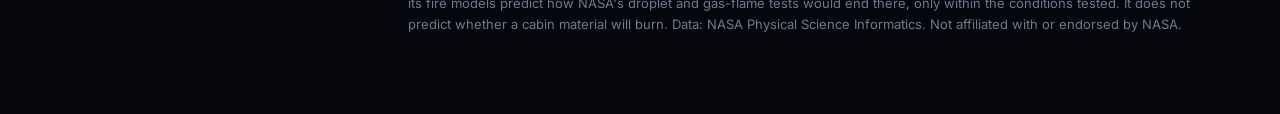
==== commit e7d646e0: "Give the live SI the burn line, the ISS-air comparison and the suit pressure that reaches the line A" ====
--- a/docs/tool.html
+++ b/docs/tool.html
@@ -10,7 +10,7 @@
 <link rel="preconnect" href="https://fonts.googleapis.com">
 <link rel="preconnect" href="https://fonts.gstatic.com" crossorigin>
 <link href="https://fonts.googleapis.com/css2?family=Inter:wght@400;500;600&family=JetBrains+Mono:wght@500;600&family=Space+Grotesk:wght@500;600;700&display=swap" rel="stylesheet">
-<link rel="stylesheet" href="assets/style.css?v=20261115m">
+<link rel="stylesheet" href="assets/style.css?v=20261115n">
 </head>
 <body>
 <div class="backdrop" aria-hidden="true"><canvas id="stars"></canvas></div>
@@ -64,14 +64,14 @@
   </div>
 </main>
 
-<script src="assets/config.js?v=20261115m"></script>
-<script src="assets/data.js?v=20261115m"></script>
-<script src="assets/logic.js?v=20261115m"></script>
-<script src="assets/charts.js?v=20261115m"></script>
-<script src="assets/flame.js?v=20261115m"></script>
-<script src="assets/ai.js?v=20261115m"></script>
-<script src="assets/models.js?v=20261115m"></script>
-<script src="assets/replay.js?v=20261115m"></script>
-<script src="assets/tool.js?v=20261115m"></script>
+<script src="assets/config.js?v=20261115n"></script>
+<script src="assets/data.js?v=20261115n"></script>
+<script src="assets/logic.js?v=20261115n"></script>
+<script src="assets/charts.js?v=20261115n"></script>
+<script src="assets/flame.js?v=20261115n"></script>
+<script src="assets/ai.js?v=20261115n"></script>
+<script src="assets/models.js?v=20261115n"></script>
+<script src="assets/replay.js?v=20261115n"></script>
+<script src="assets/tool.js?v=20261115n"></script>
 </body>
 </html>
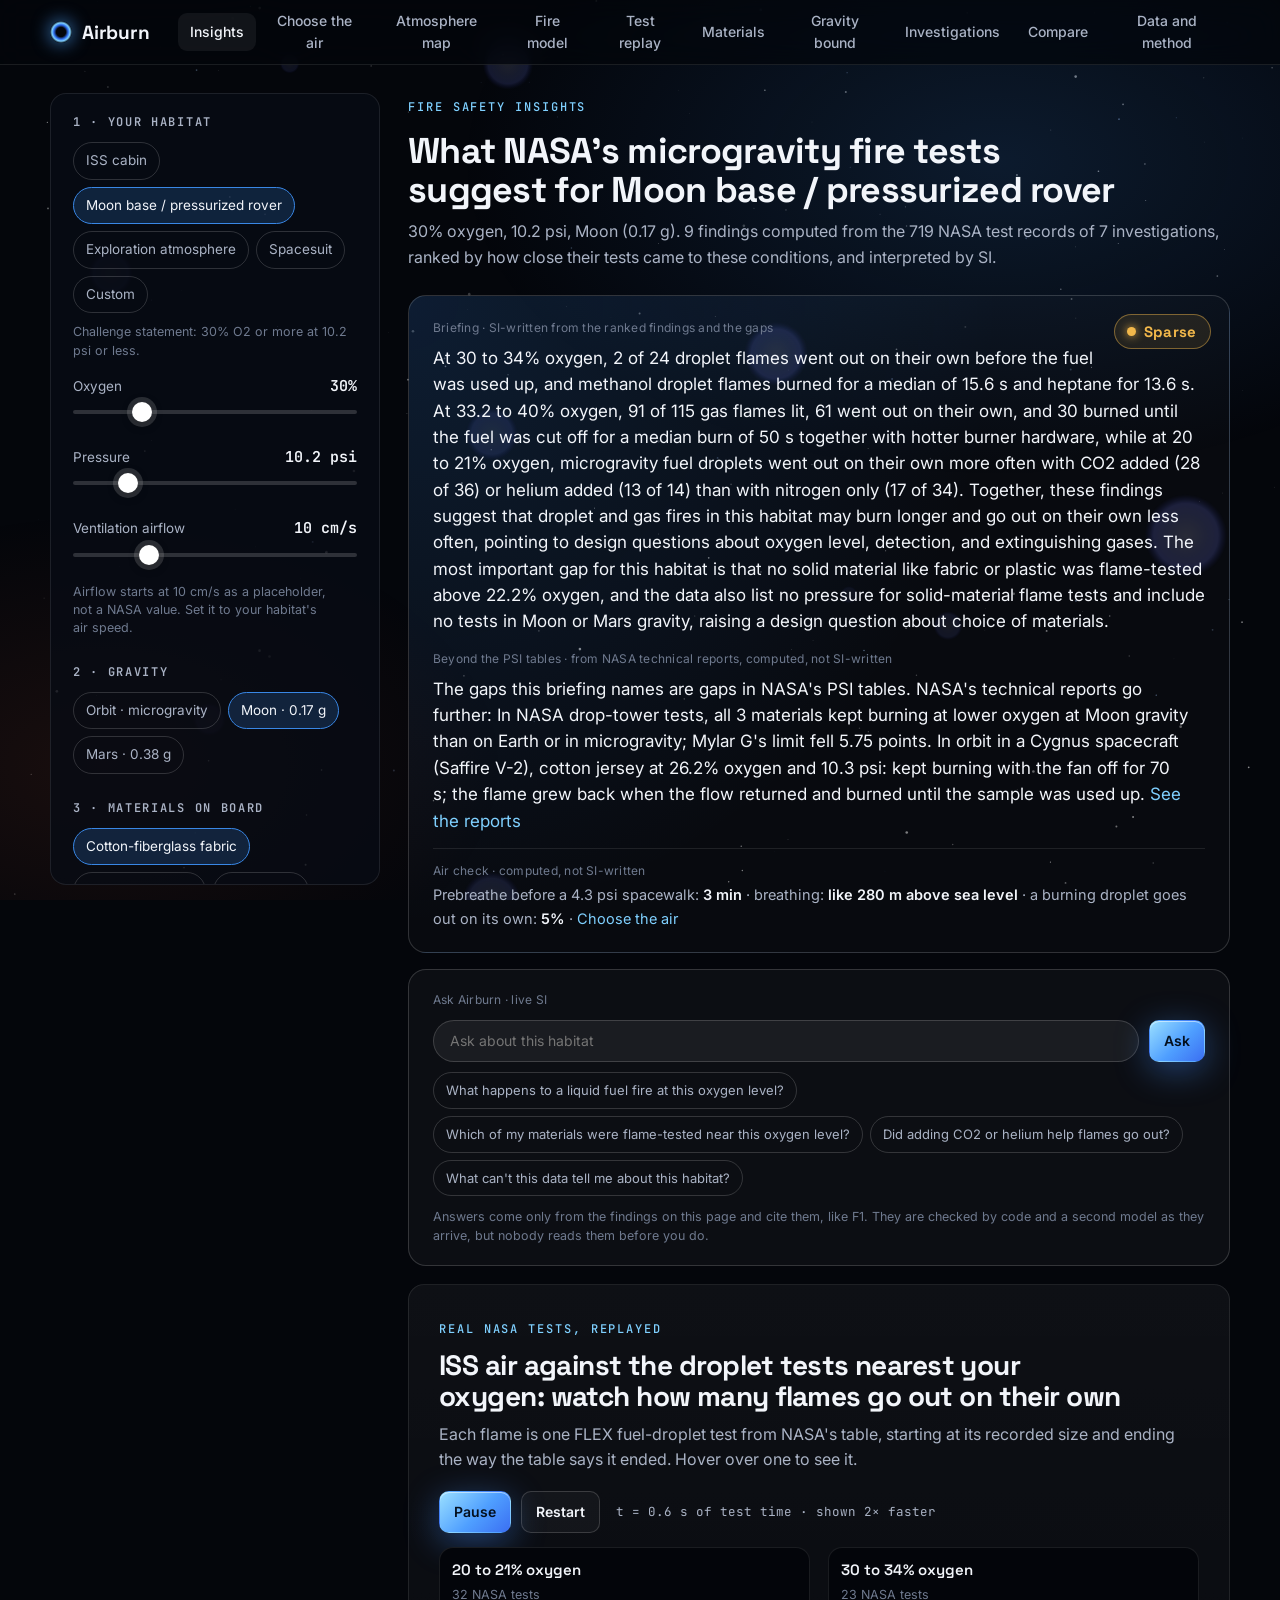
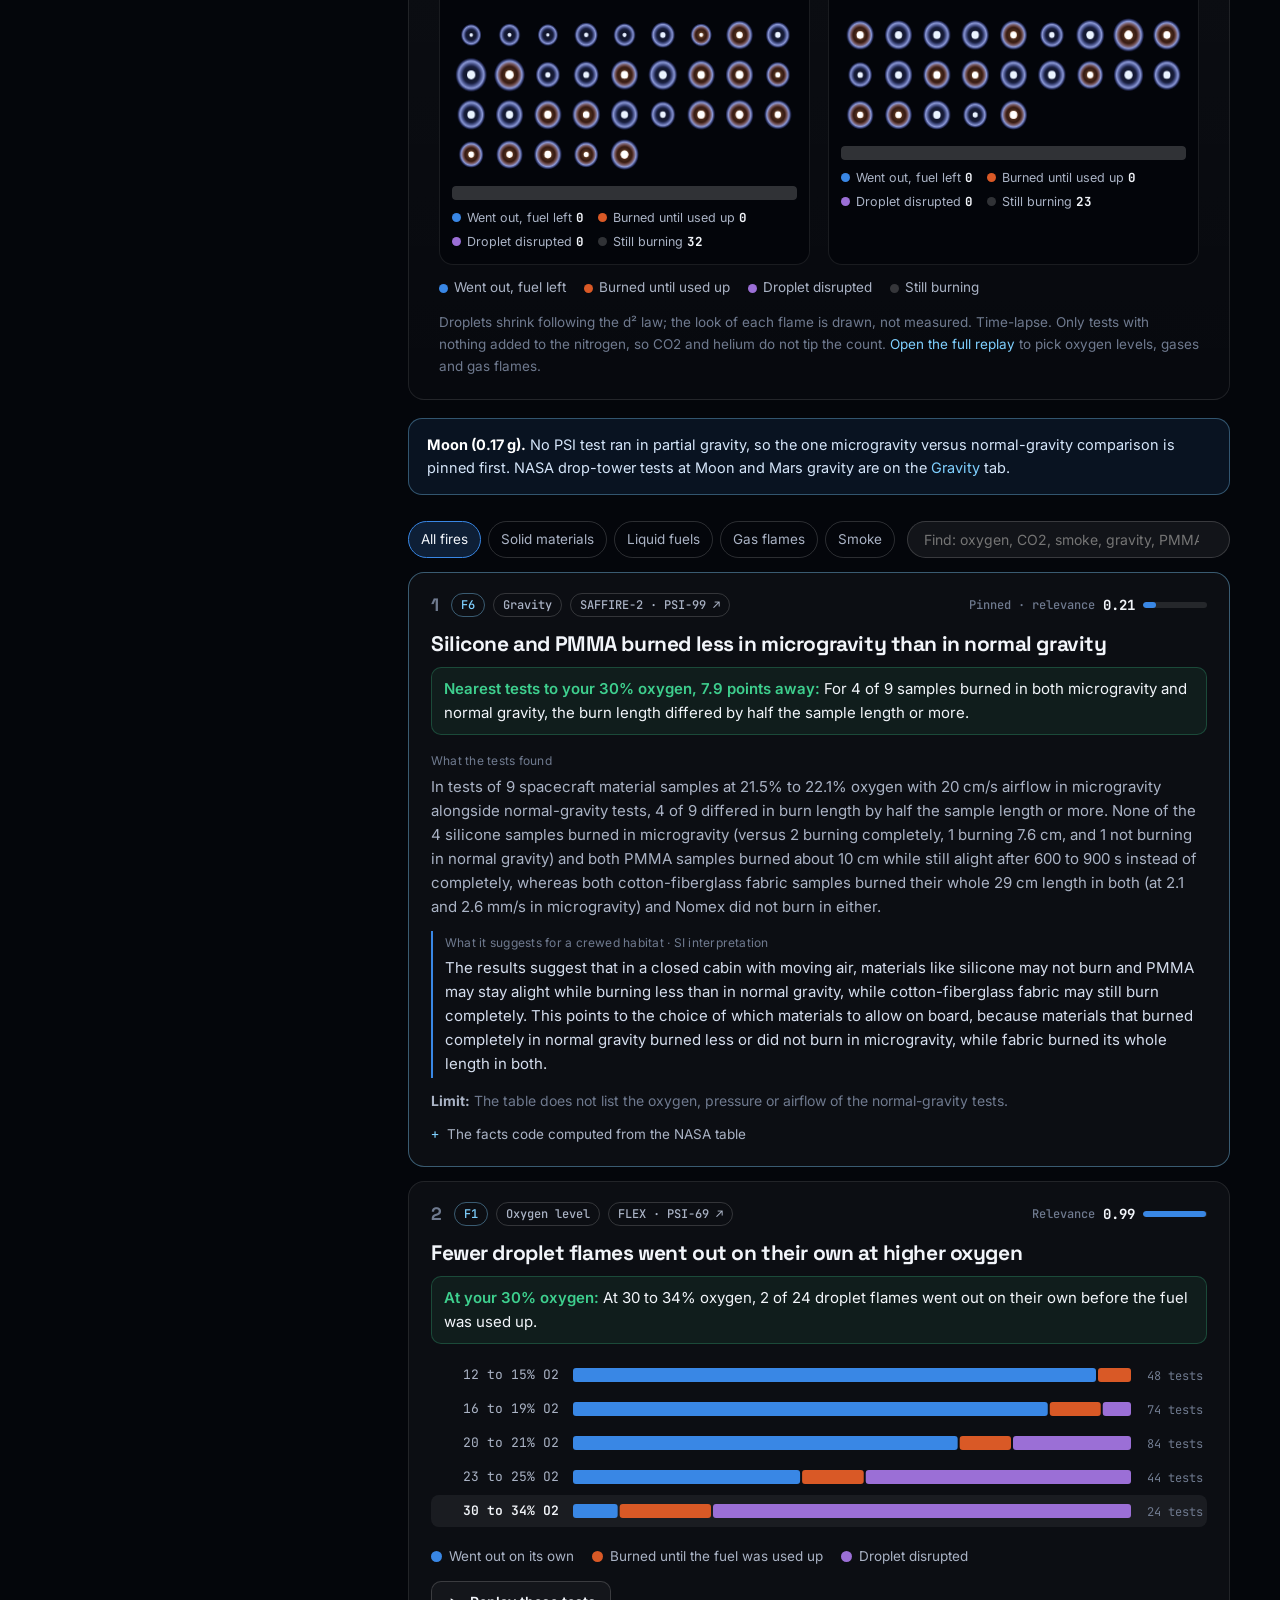
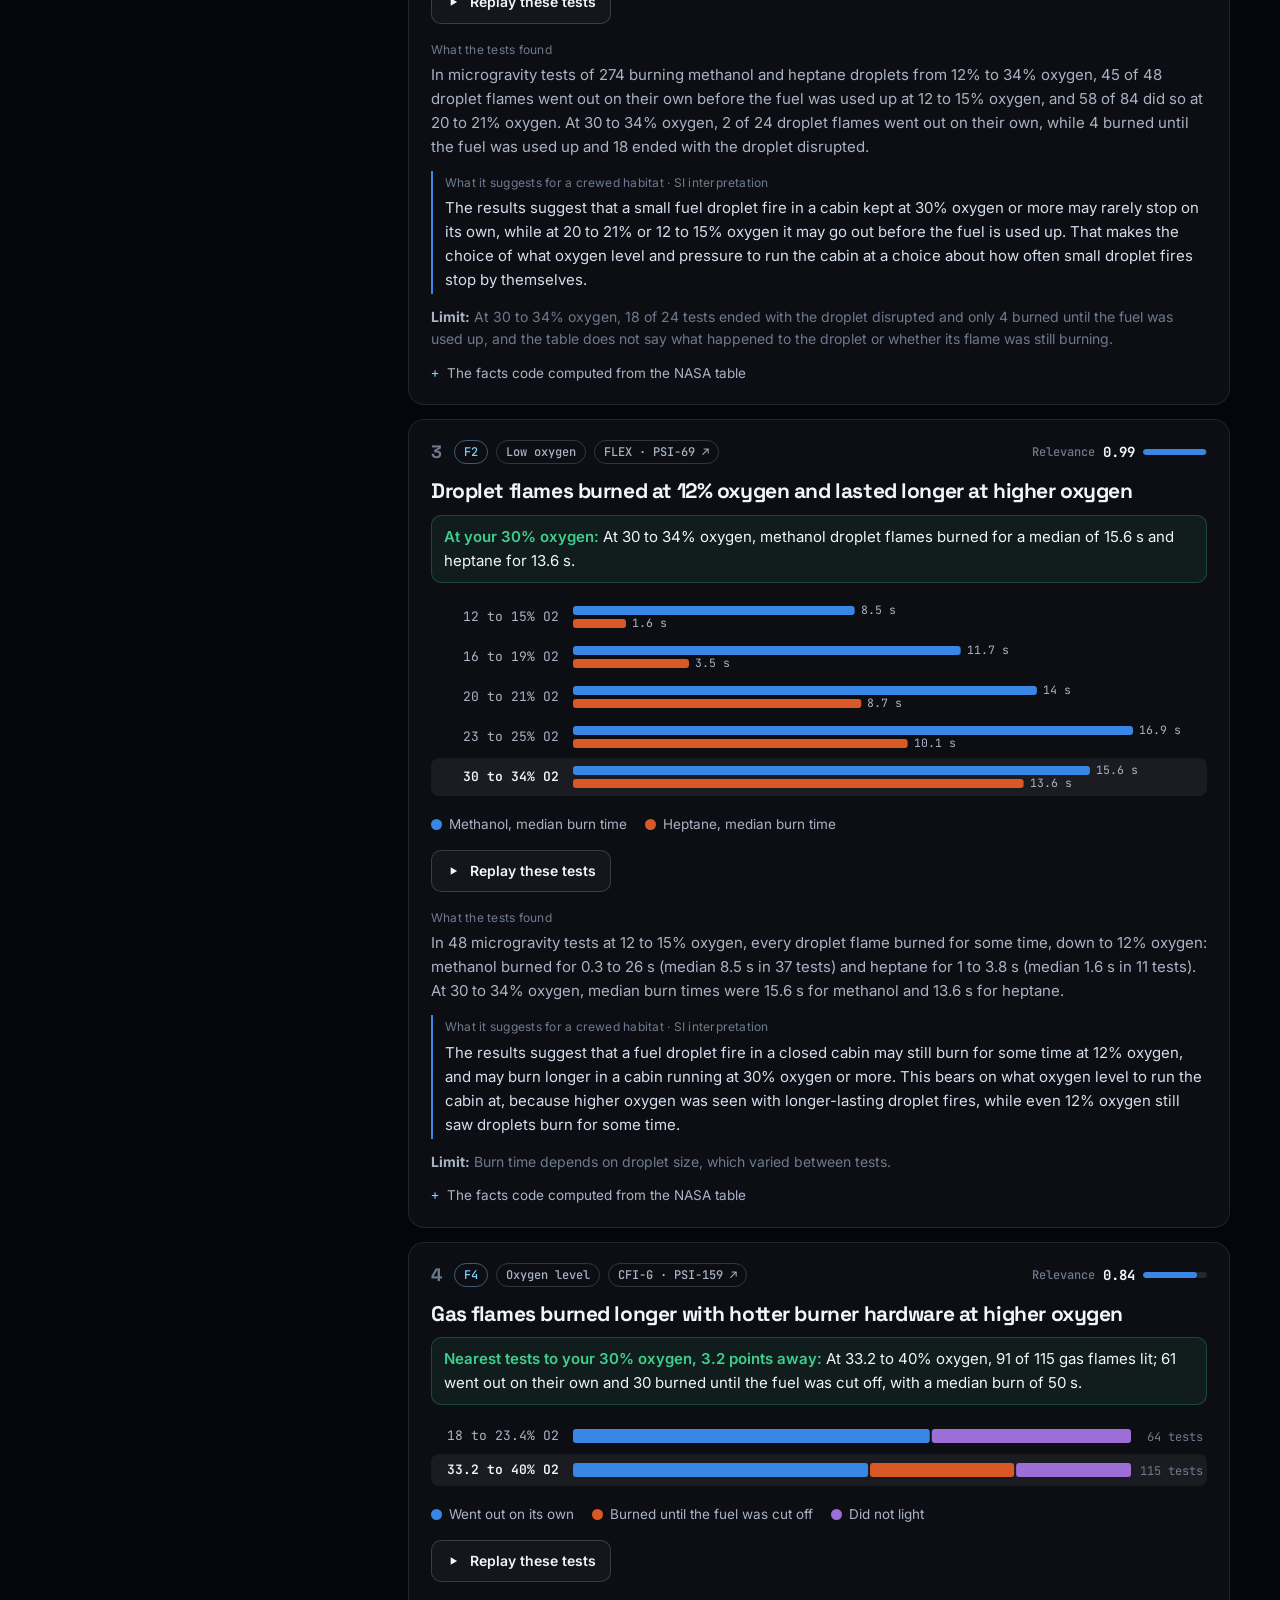
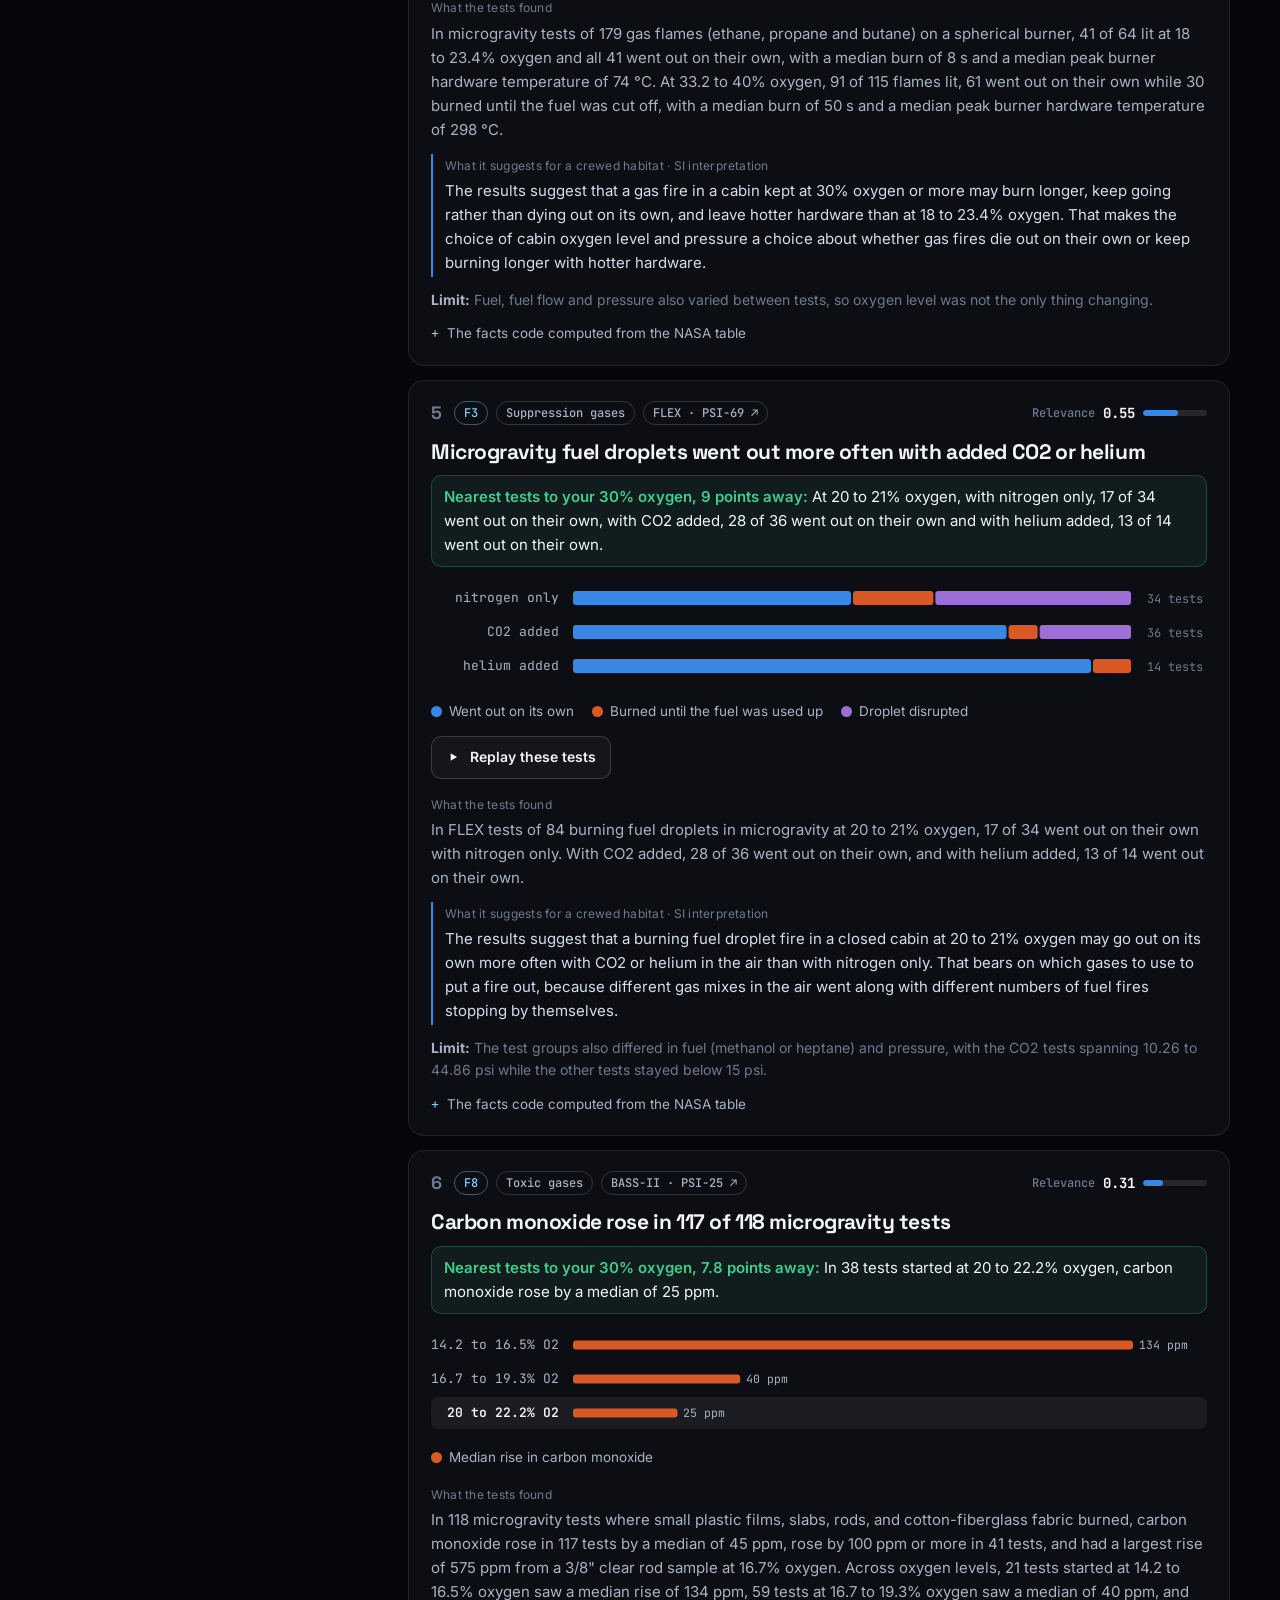
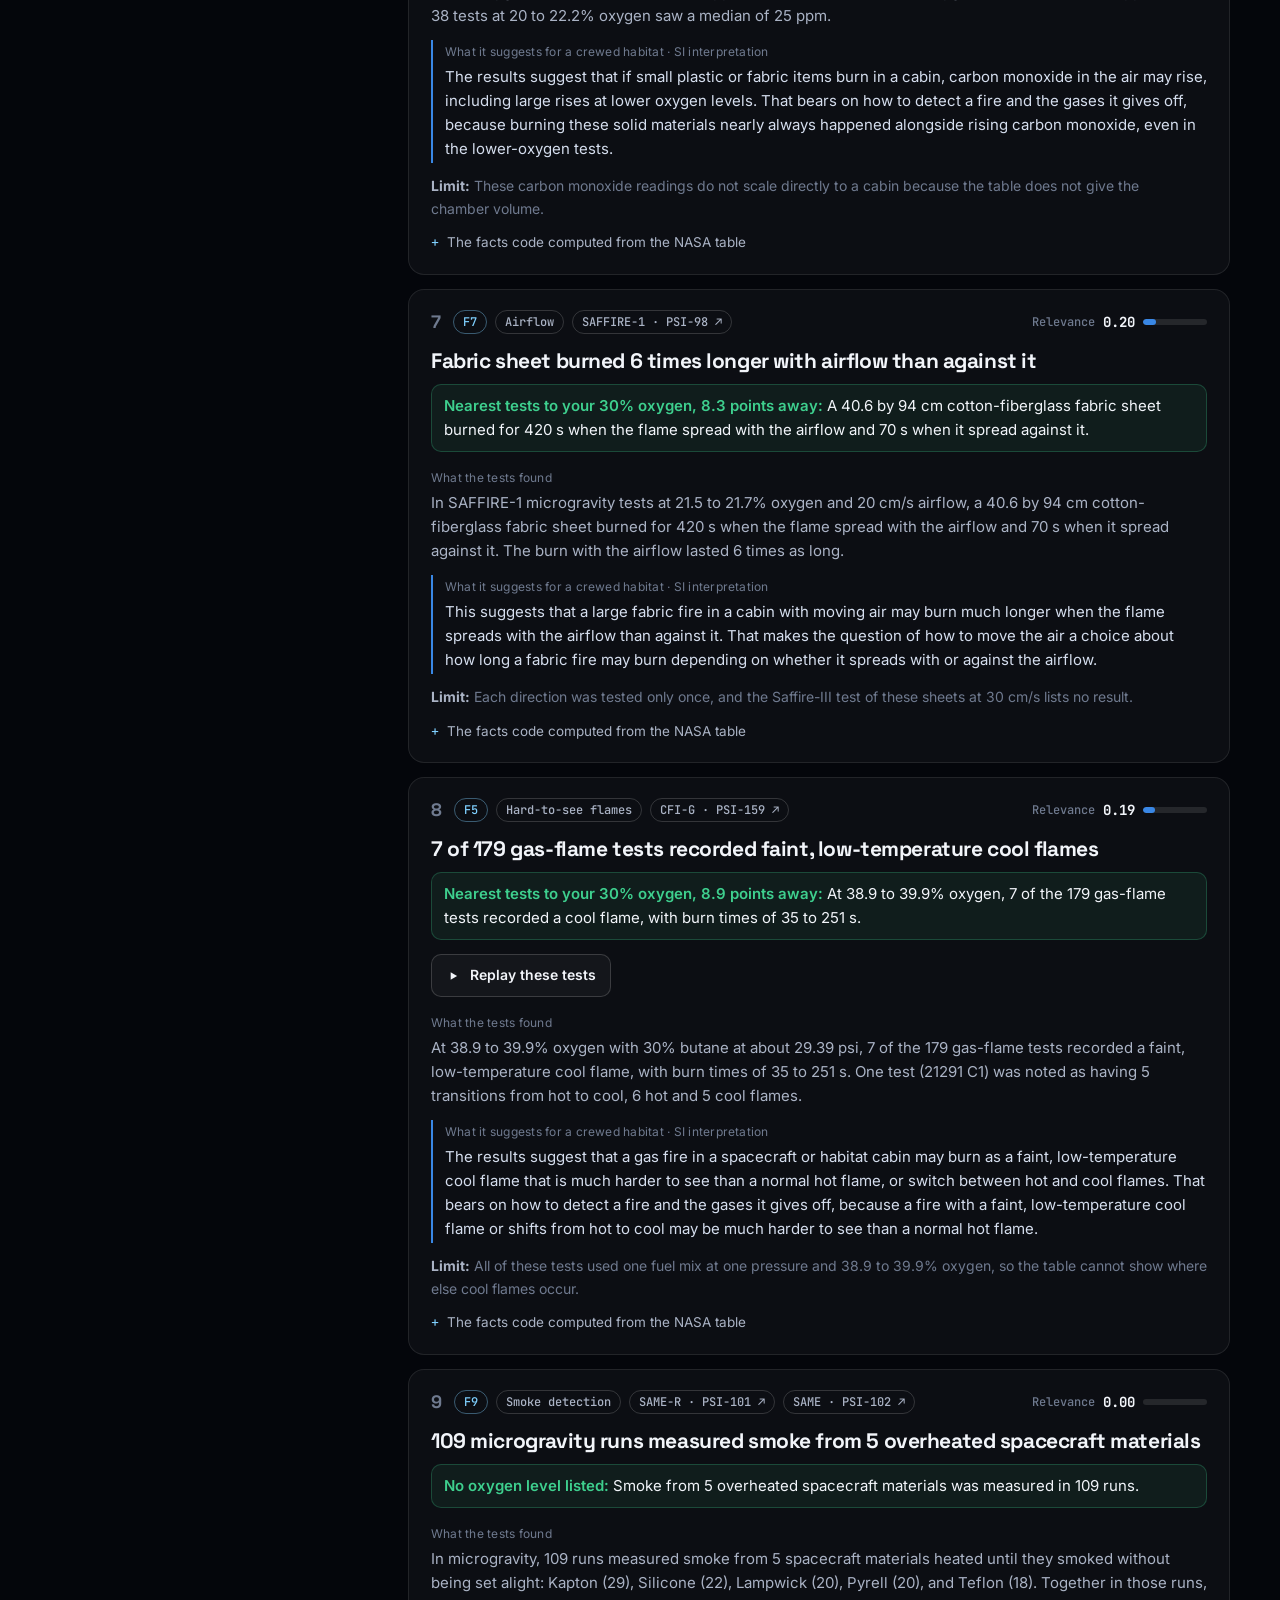
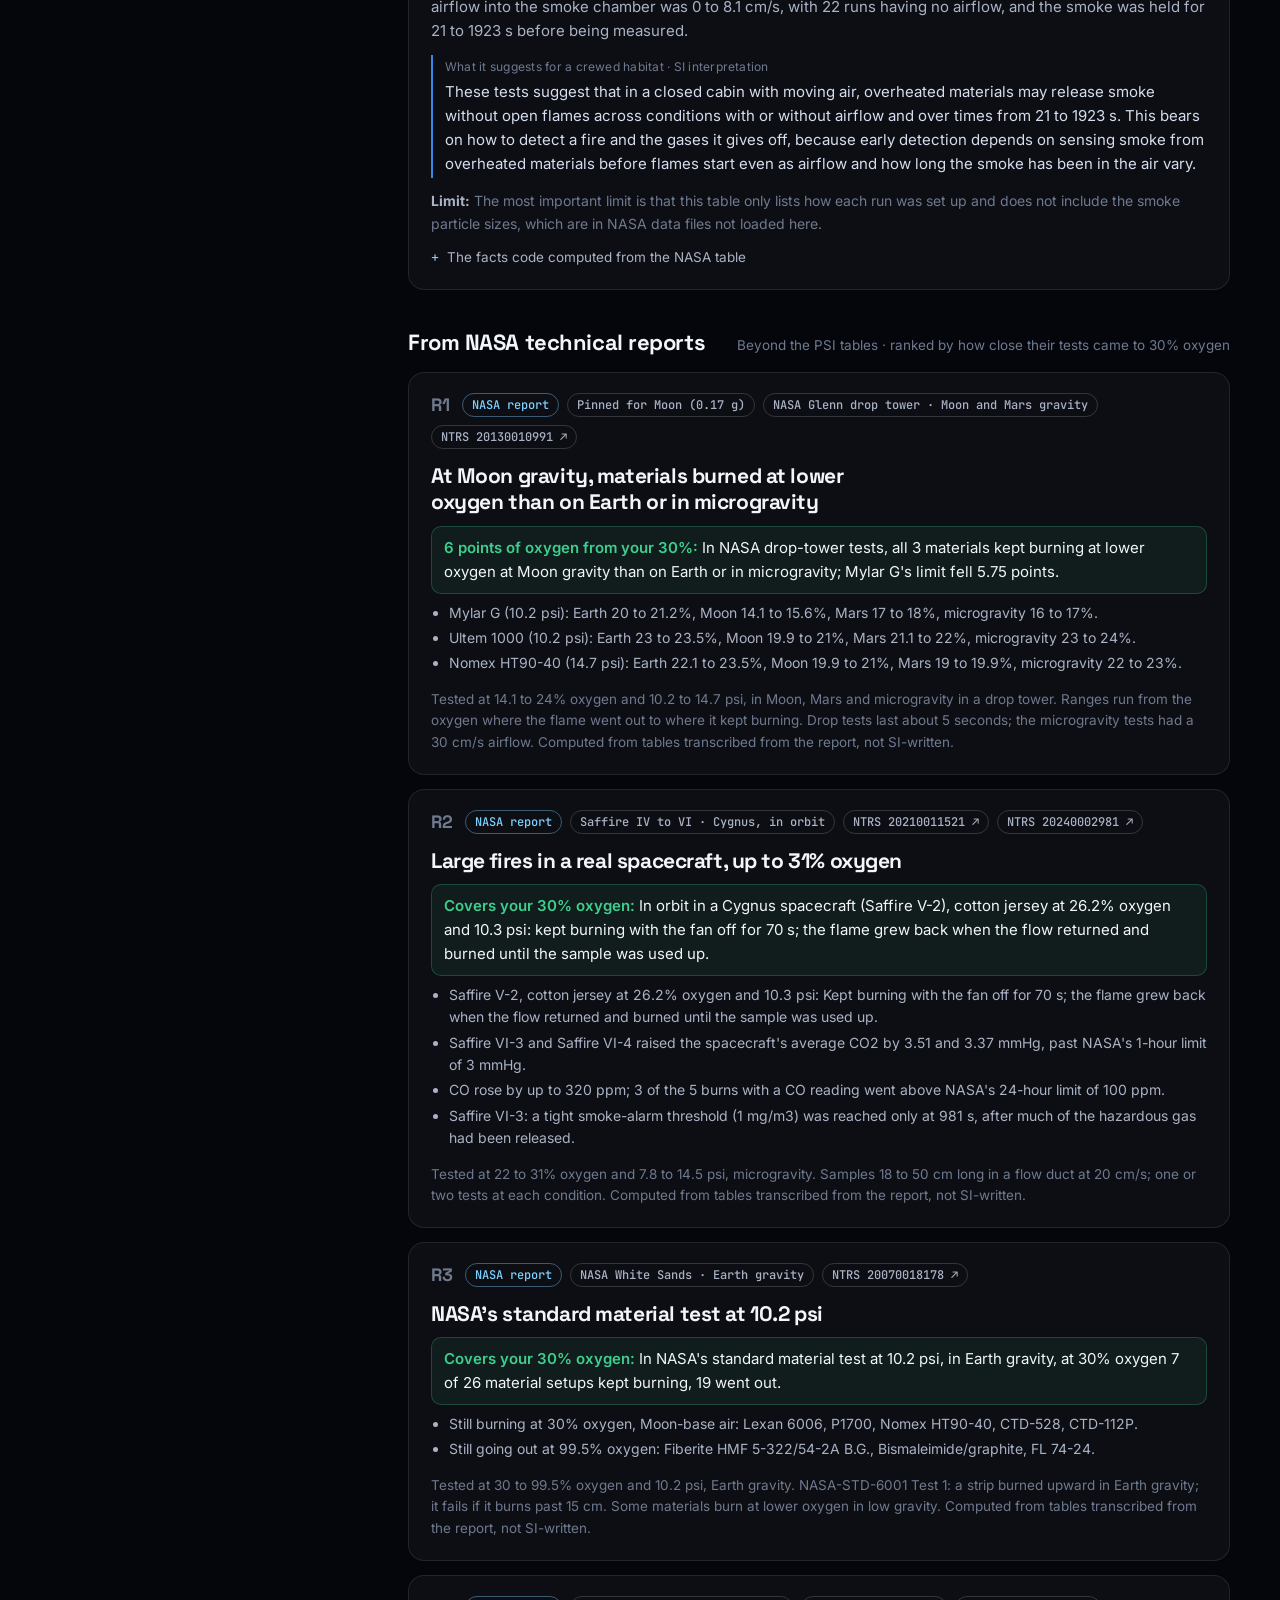
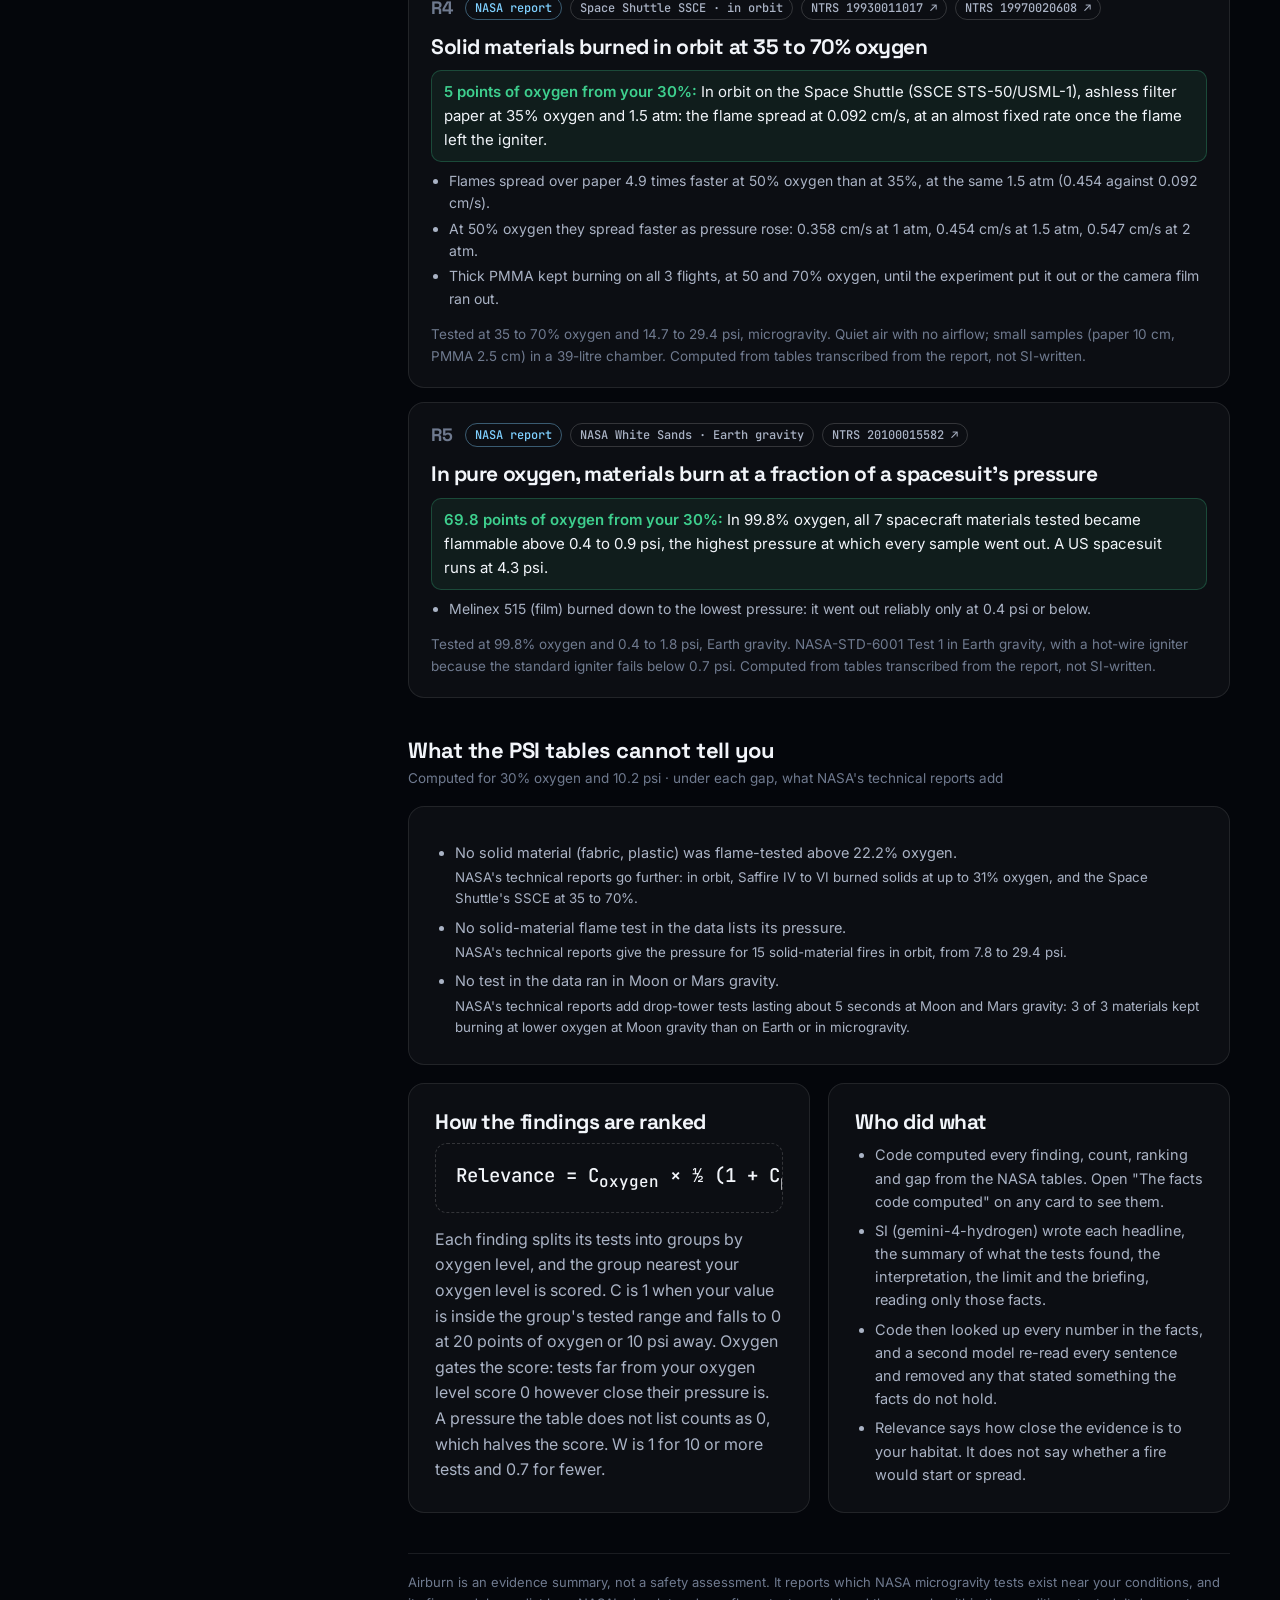
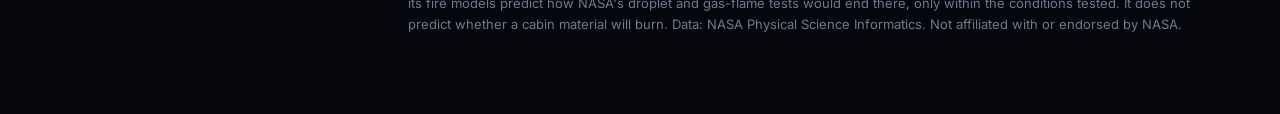
==== commit 81764f4a: "Tell the live SI its gaps are gaps in NASA's PSI tables Answers said "no test in the data ran in Moo" ====
--- a/docs/tool.html
+++ b/docs/tool.html
@@ -10,7 +10,7 @@
 <link rel="preconnect" href="https://fonts.googleapis.com">
 <link rel="preconnect" href="https://fonts.gstatic.com" crossorigin>
 <link href="https://fonts.googleapis.com/css2?family=Inter:wght@400;500;600&family=JetBrains+Mono:wght@500;600&family=Space+Grotesk:wght@500;600;700&display=swap" rel="stylesheet">
-<link rel="stylesheet" href="assets/style.css?v=20261115n">
+<link rel="stylesheet" href="assets/style.css?v=20261115o">
 </head>
 <body>
 <div class="backdrop" aria-hidden="true"><canvas id="stars"></canvas></div>
@@ -64,14 +64,14 @@
   </div>
 </main>
 
-<script src="assets/config.js?v=20261115n"></script>
-<script src="assets/data.js?v=20261115n"></script>
-<script src="assets/logic.js?v=20261115n"></script>
-<script src="assets/charts.js?v=20261115n"></script>
-<script src="assets/flame.js?v=20261115n"></script>
-<script src="assets/ai.js?v=20261115n"></script>
-<script src="assets/models.js?v=20261115n"></script>
-<script src="assets/replay.js?v=20261115n"></script>
-<script src="assets/tool.js?v=20261115n"></script>
+<script src="assets/config.js?v=20261115o"></script>
+<script src="assets/data.js?v=20261115o"></script>
+<script src="assets/logic.js?v=20261115o"></script>
+<script src="assets/charts.js?v=20261115o"></script>
+<script src="assets/flame.js?v=20261115o"></script>
+<script src="assets/ai.js?v=20261115o"></script>
+<script src="assets/models.js?v=20261115o"></script>
+<script src="assets/replay.js?v=20261115o"></script>
+<script src="assets/tool.js?v=20261115o"></script>
 </body>
 </html>
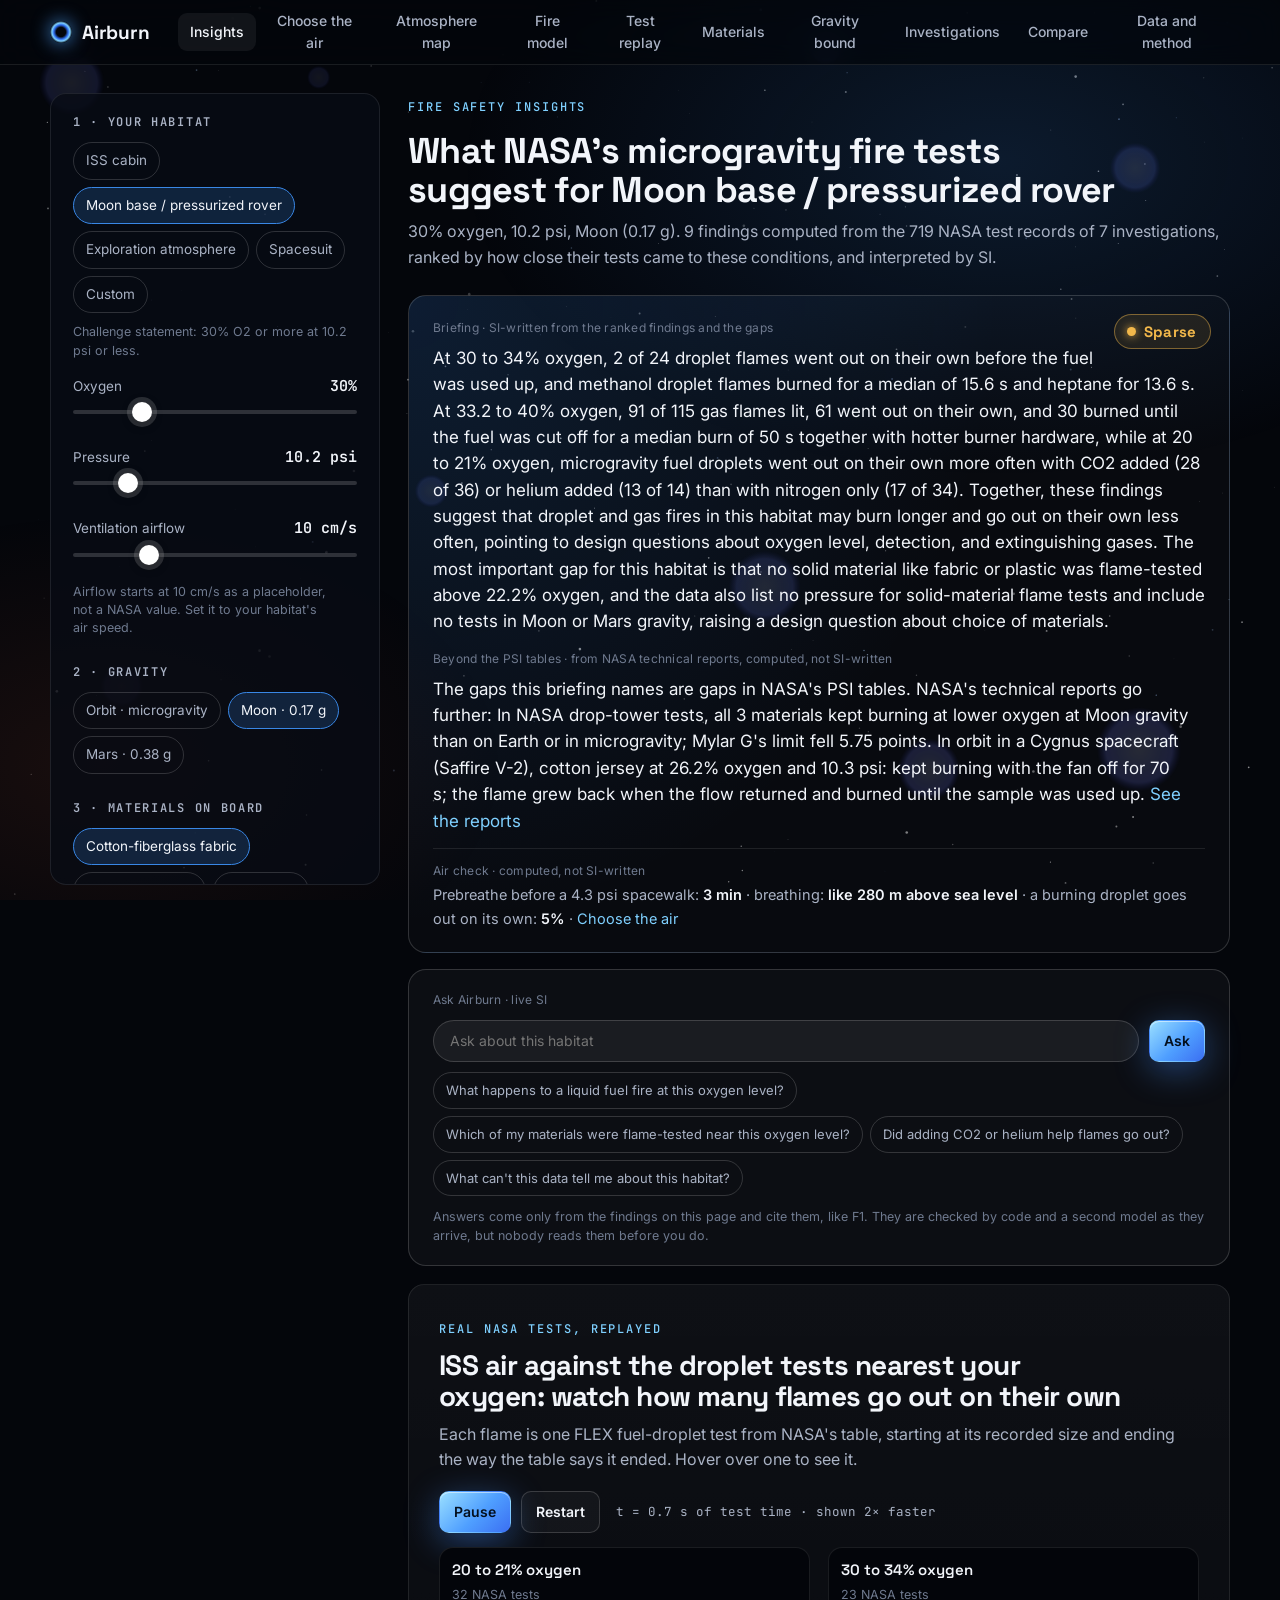
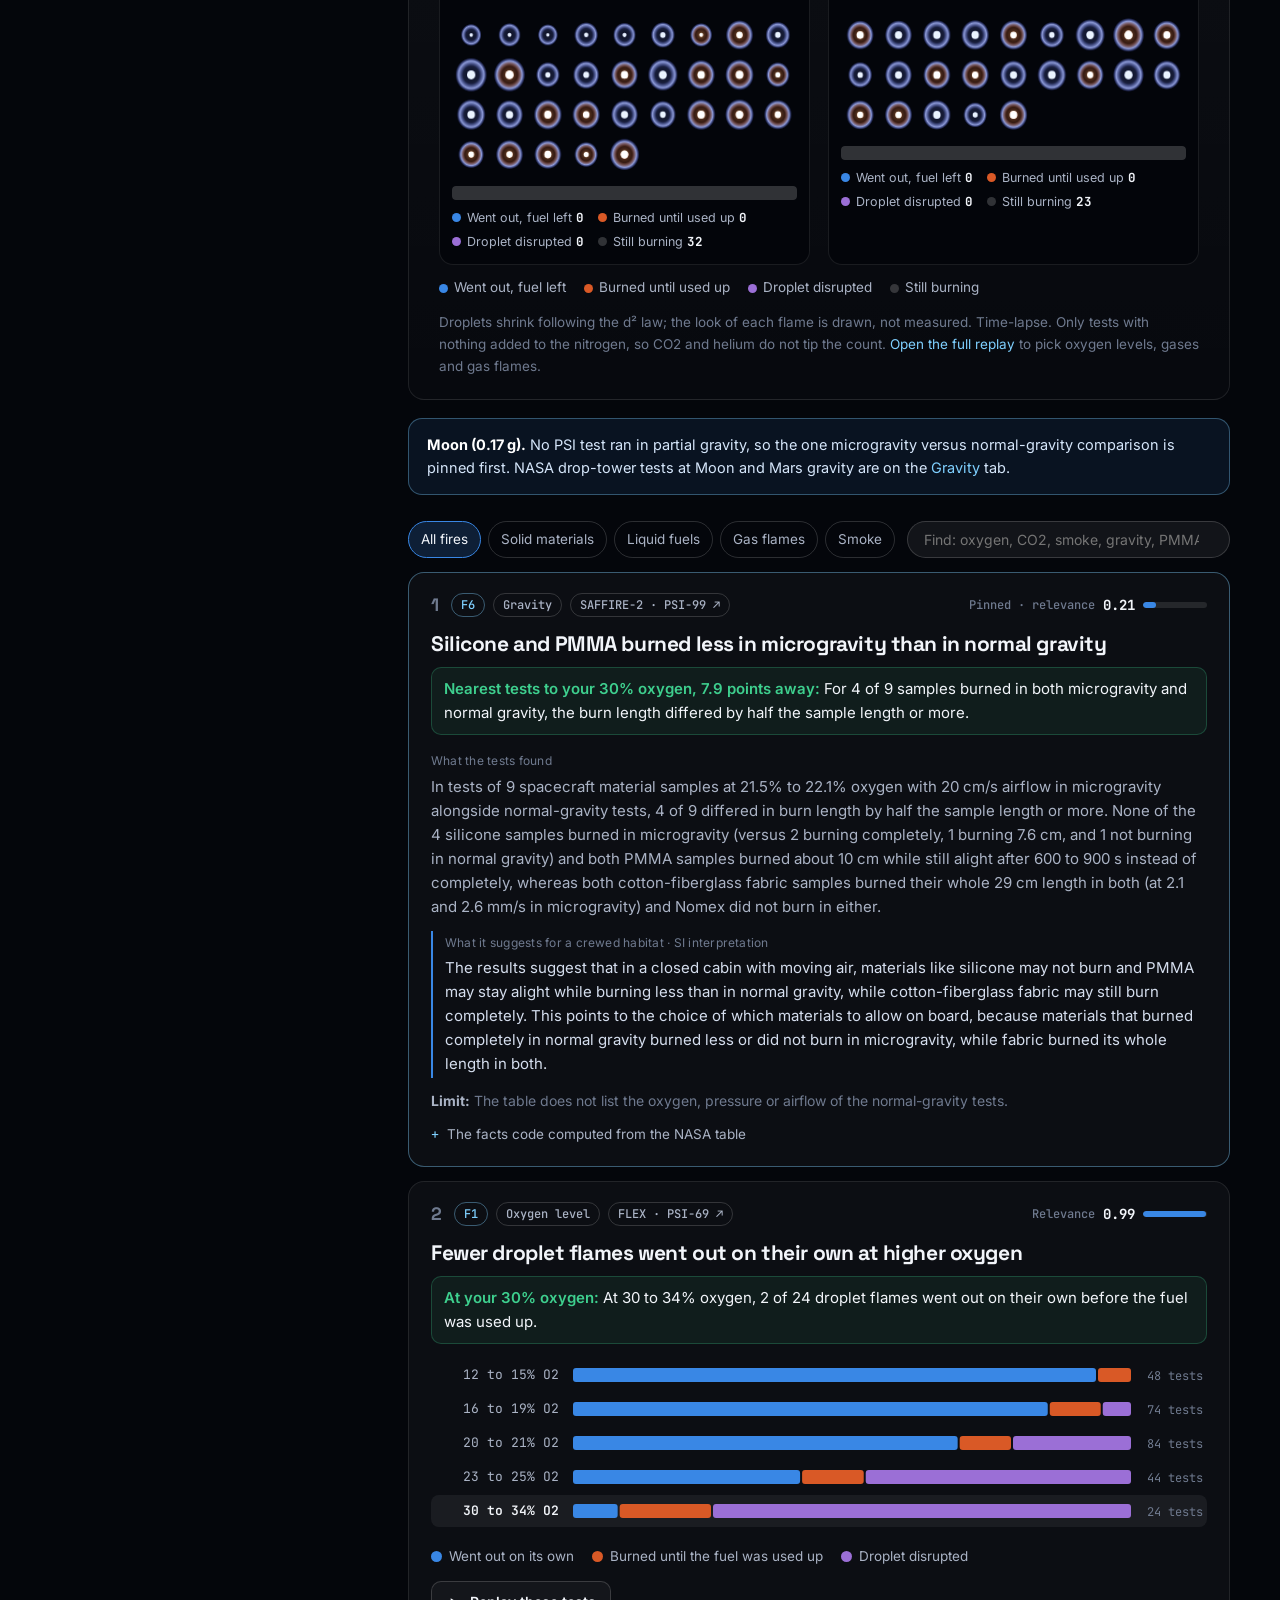
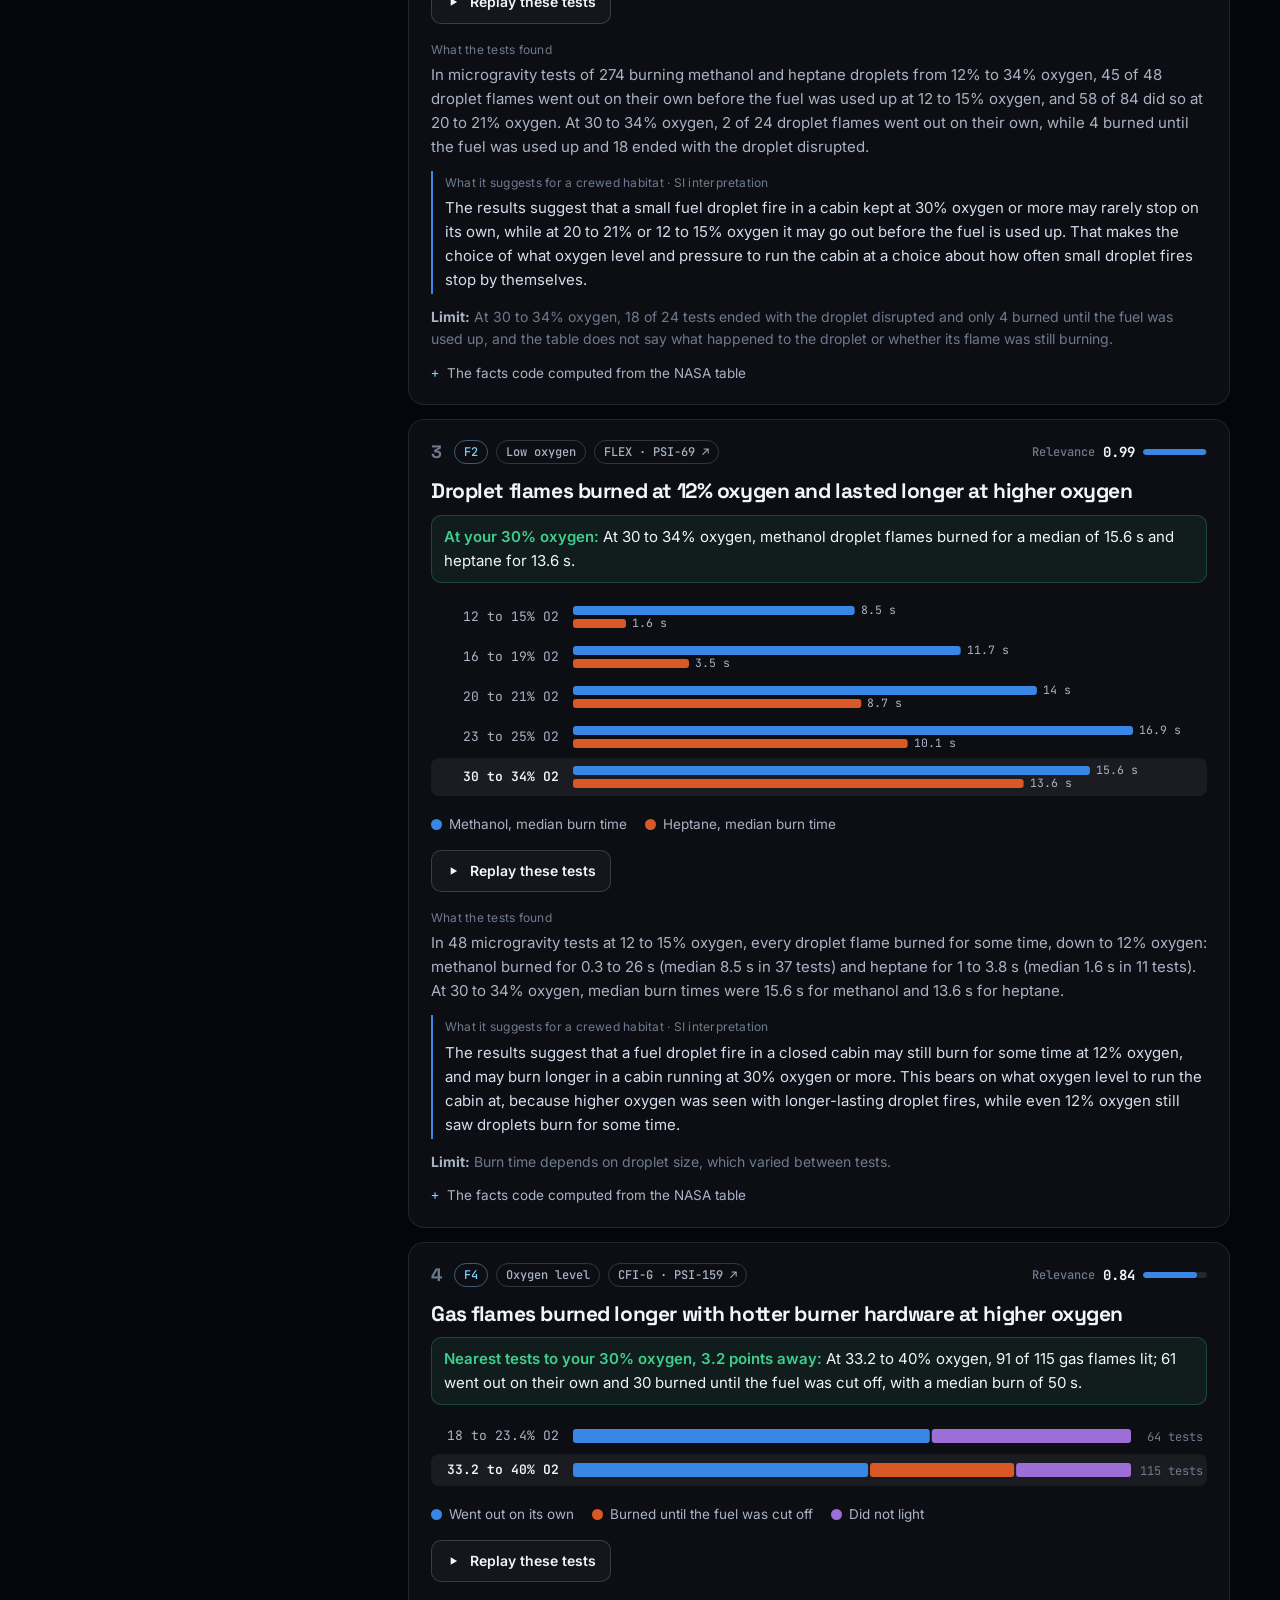
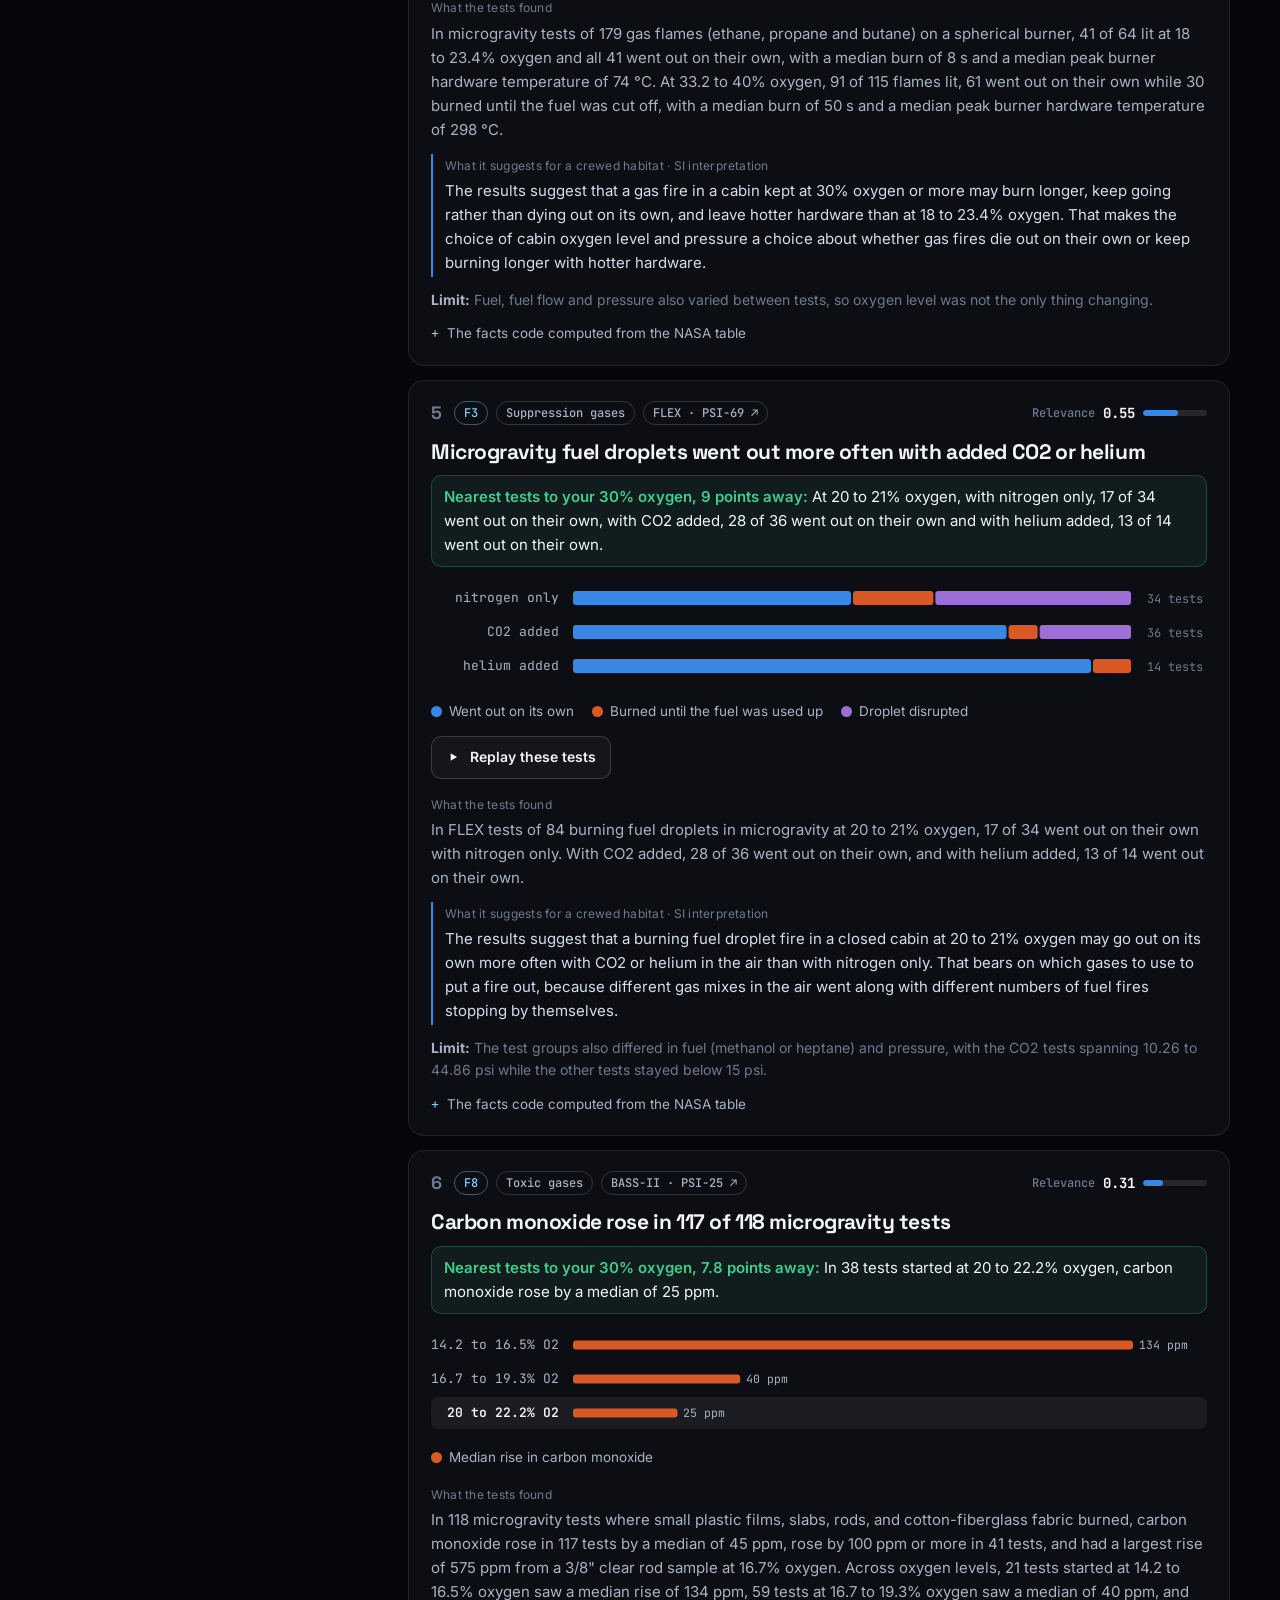
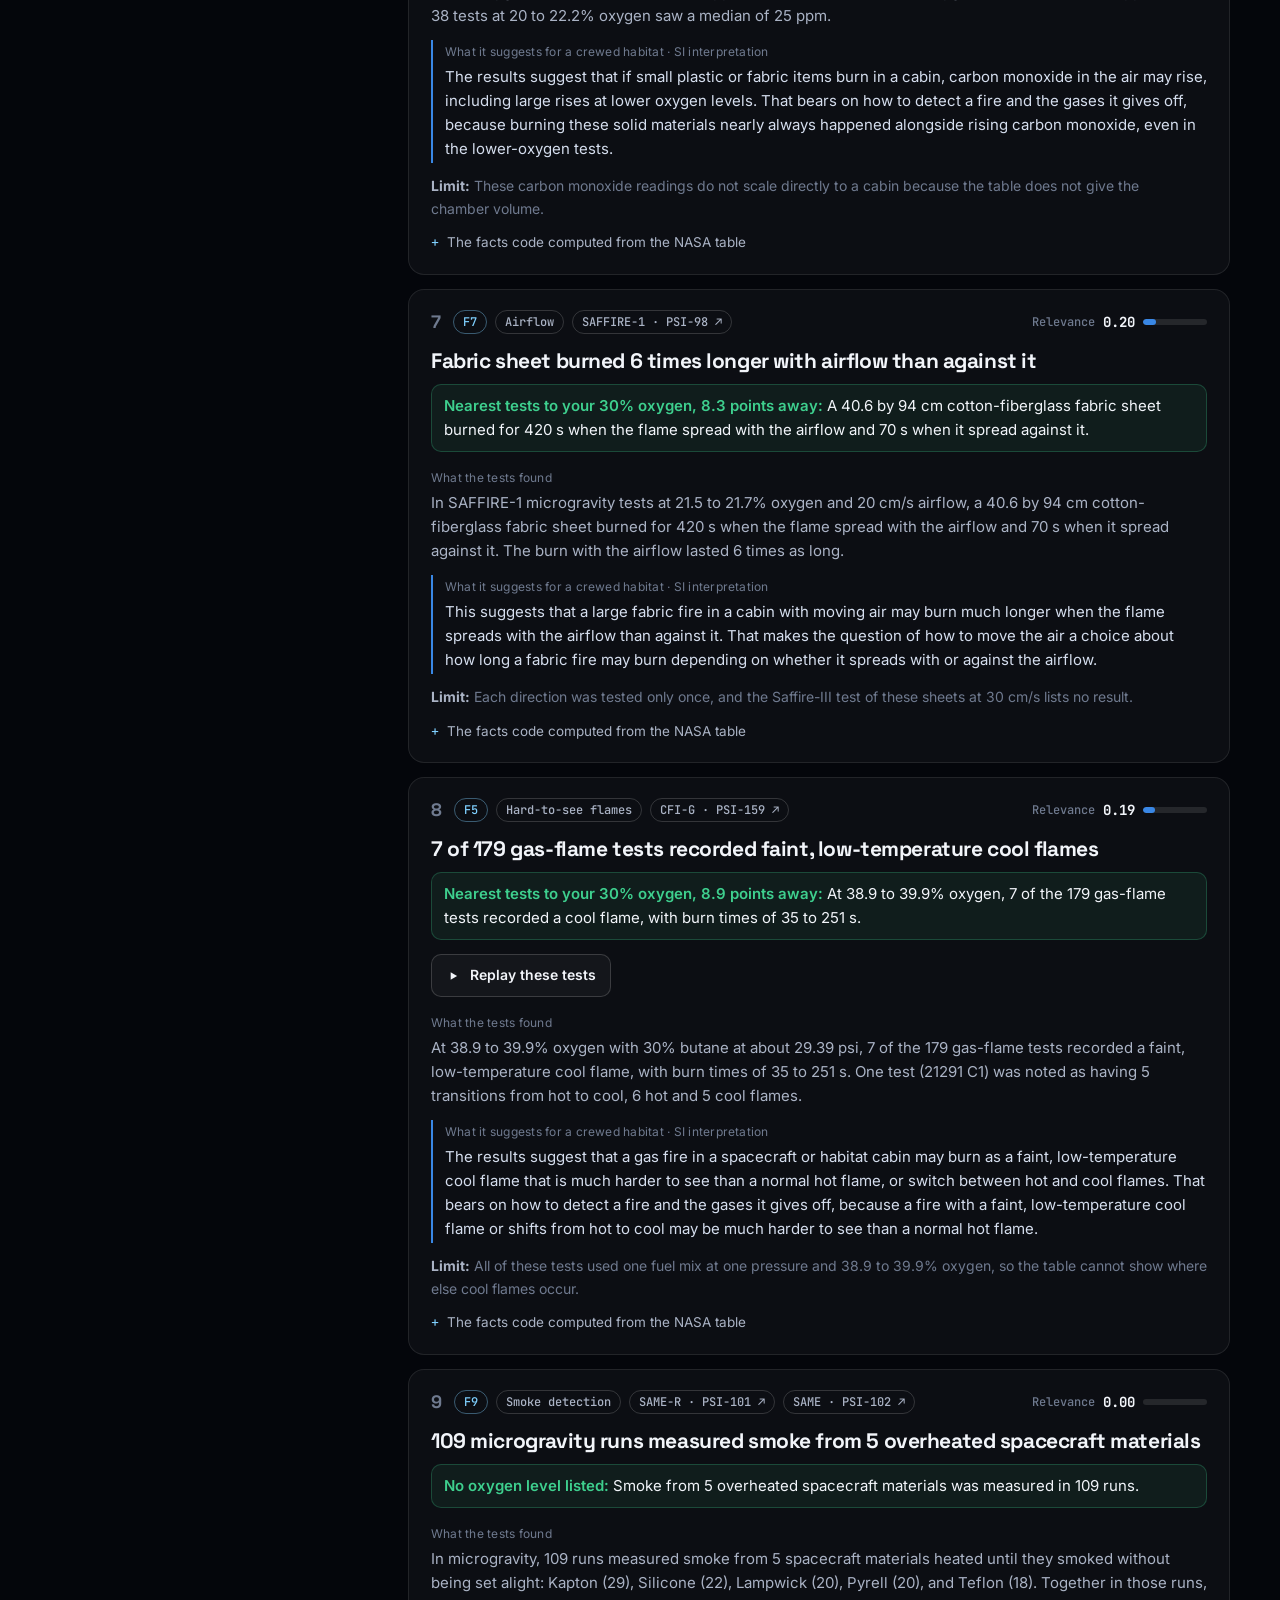
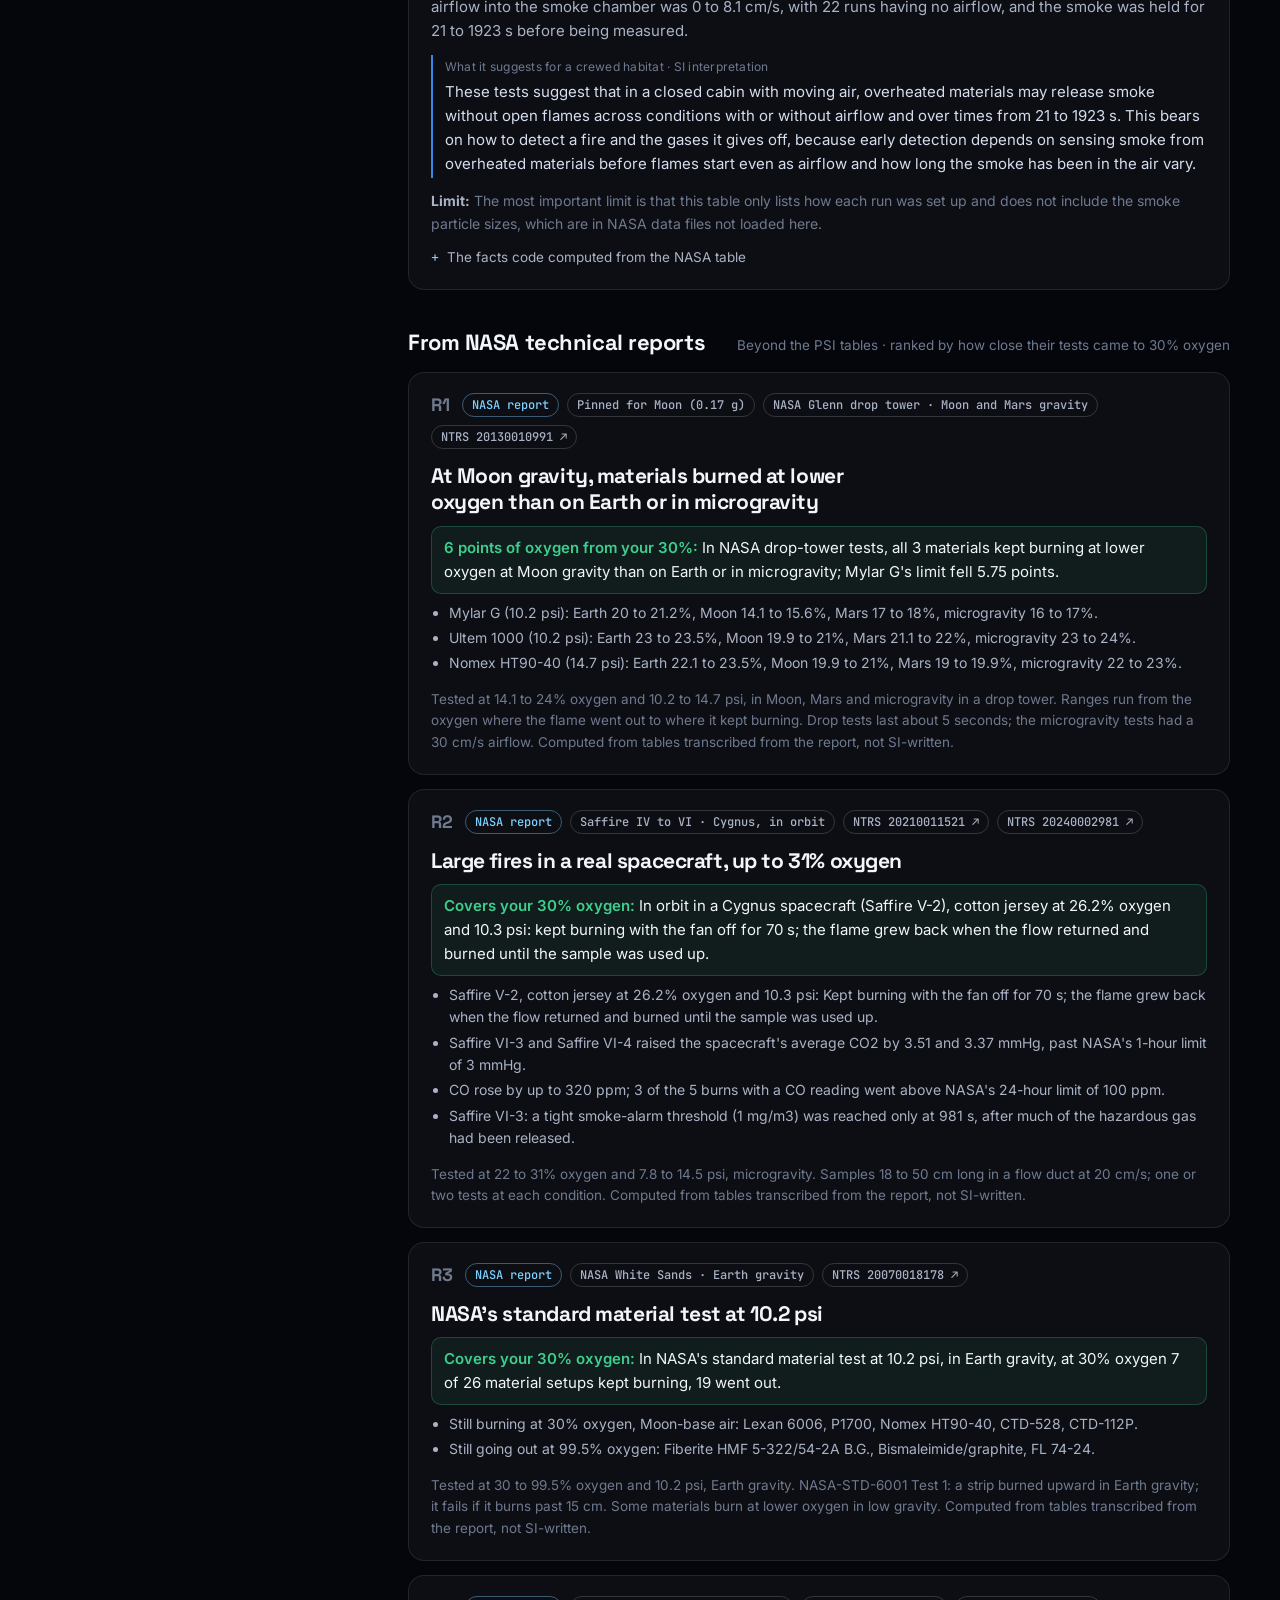
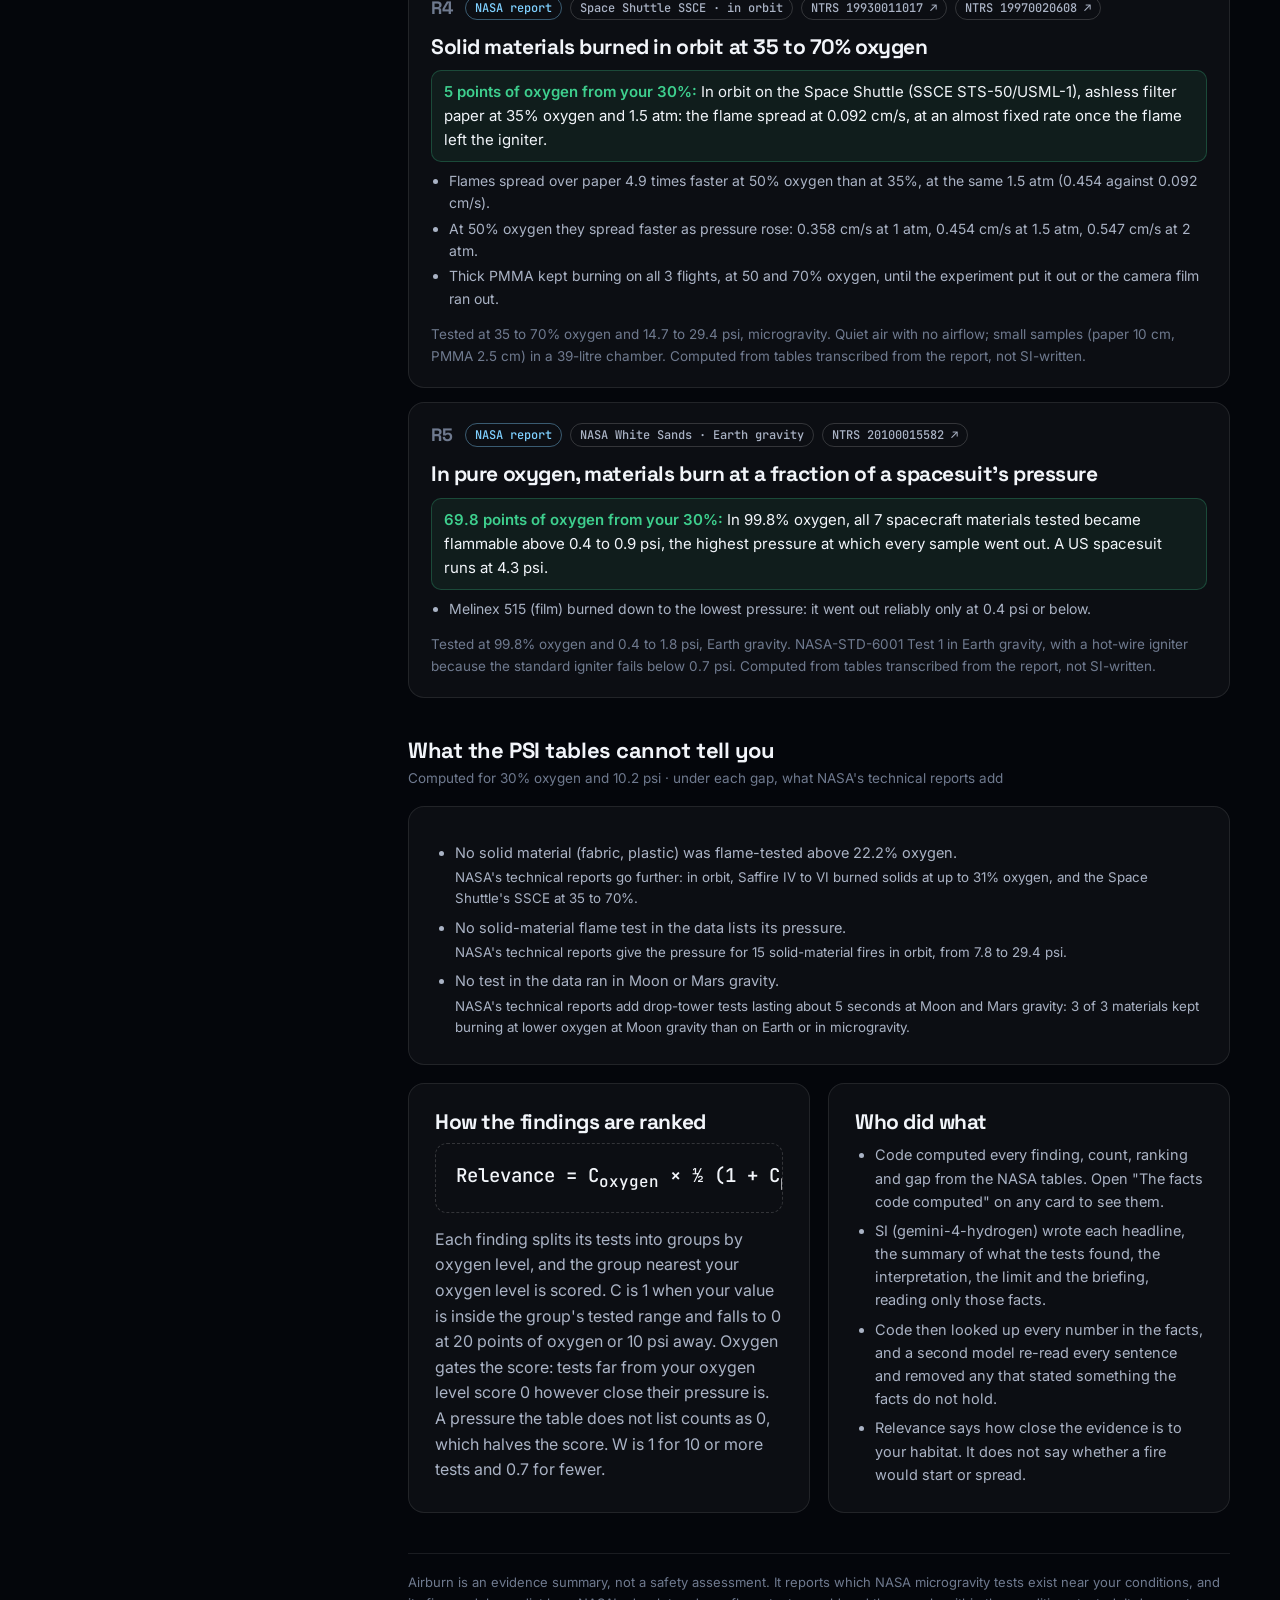
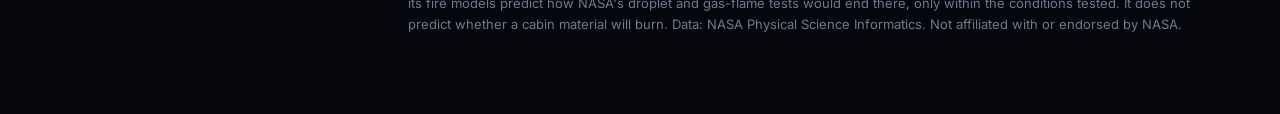
==== commit 2a8a2c43: "Lead with the suit: a 5.8 psi suit, like Russia's Orlan, lets a Moon base skip the prebreathe inside" ====
--- a/docs/tool.html
+++ b/docs/tool.html
@@ -10,7 +10,7 @@
 <link rel="preconnect" href="https://fonts.googleapis.com">
 <link rel="preconnect" href="https://fonts.gstatic.com" crossorigin>
 <link href="https://fonts.googleapis.com/css2?family=Inter:wght@400;500;600&family=JetBrains+Mono:wght@500;600&family=Space+Grotesk:wght@500;600;700&display=swap" rel="stylesheet">
-<link rel="stylesheet" href="assets/style.css?v=20261115o">
+<link rel="stylesheet" href="assets/style.css?v=20261115p">
 </head>
 <body>
 <div class="backdrop" aria-hidden="true"><canvas id="stars"></canvas></div>
@@ -64,14 +64,14 @@
   </div>
 </main>
 
-<script src="assets/config.js?v=20261115o"></script>
-<script src="assets/data.js?v=20261115o"></script>
-<script src="assets/logic.js?v=20261115o"></script>
-<script src="assets/charts.js?v=20261115o"></script>
-<script src="assets/flame.js?v=20261115o"></script>
-<script src="assets/ai.js?v=20261115o"></script>
-<script src="assets/models.js?v=20261115o"></script>
-<script src="assets/replay.js?v=20261115o"></script>
-<script src="assets/tool.js?v=20261115o"></script>
+<script src="assets/config.js?v=20261115p"></script>
+<script src="assets/data.js?v=20261115p"></script>
+<script src="assets/logic.js?v=20261115p"></script>
+<script src="assets/charts.js?v=20261115p"></script>
+<script src="assets/flame.js?v=20261115p"></script>
+<script src="assets/ai.js?v=20261115p"></script>
+<script src="assets/models.js?v=20261115p"></script>
+<script src="assets/replay.js?v=20261115p"></script>
+<script src="assets/tool.js?v=20261115p"></script>
 </body>
 </html>
--- a/docs/assets/style.css
+++ b/docs/assets/style.css
@@ -106,7 +106,7 @@
 /* ---------- hero ---------- */
 .hero { position: relative; min-height: min(calc(100vh - 64px), 860px); display: grid; align-items: center; padding: 48px 0 72px; }
 .hero-grid { display: grid; grid-template-columns: minmax(0, 1.05fr) minmax(0, 0.95fr); gap: 32px; align-items: center; }
-.hero h1 { font-size: clamp(42px, 5.6vw, 82px); font-weight: 700; margin: 22px 0 22px; }
+.hero h1 { font-size: clamp(40px, 4.7vw, 70px); font-weight: 700; margin: 20px 0 20px; }
 .hero h1 .blue { background: linear-gradient(120deg, #bfeaff, #5aa8ff 60%, #3b6ff2); -webkit-background-clip: text; background-clip: text; color: transparent; }
 .hero .lede { font-size: clamp(17px, 1.5vw, 20px); color: var(--ink-2); max-width: 34em; }
 .hero .lede b { color: var(--ink); font-weight: 600; }
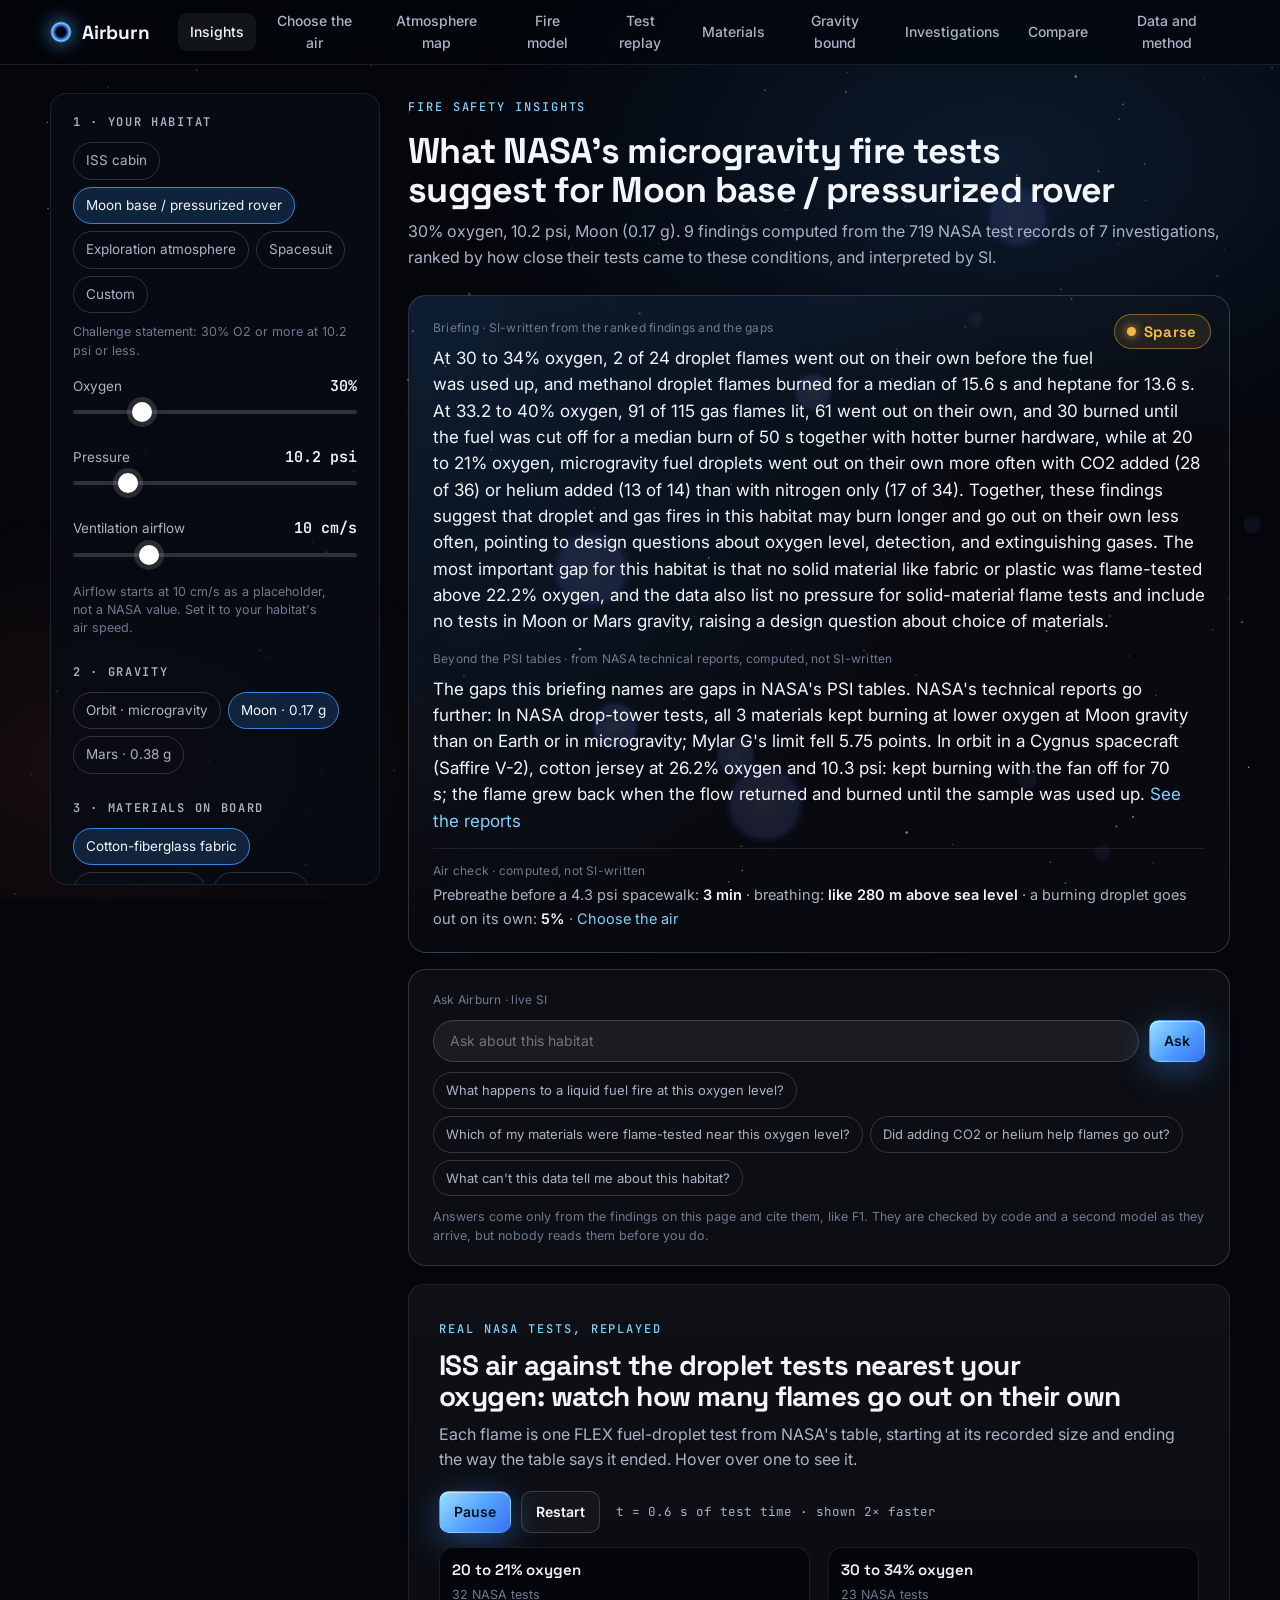
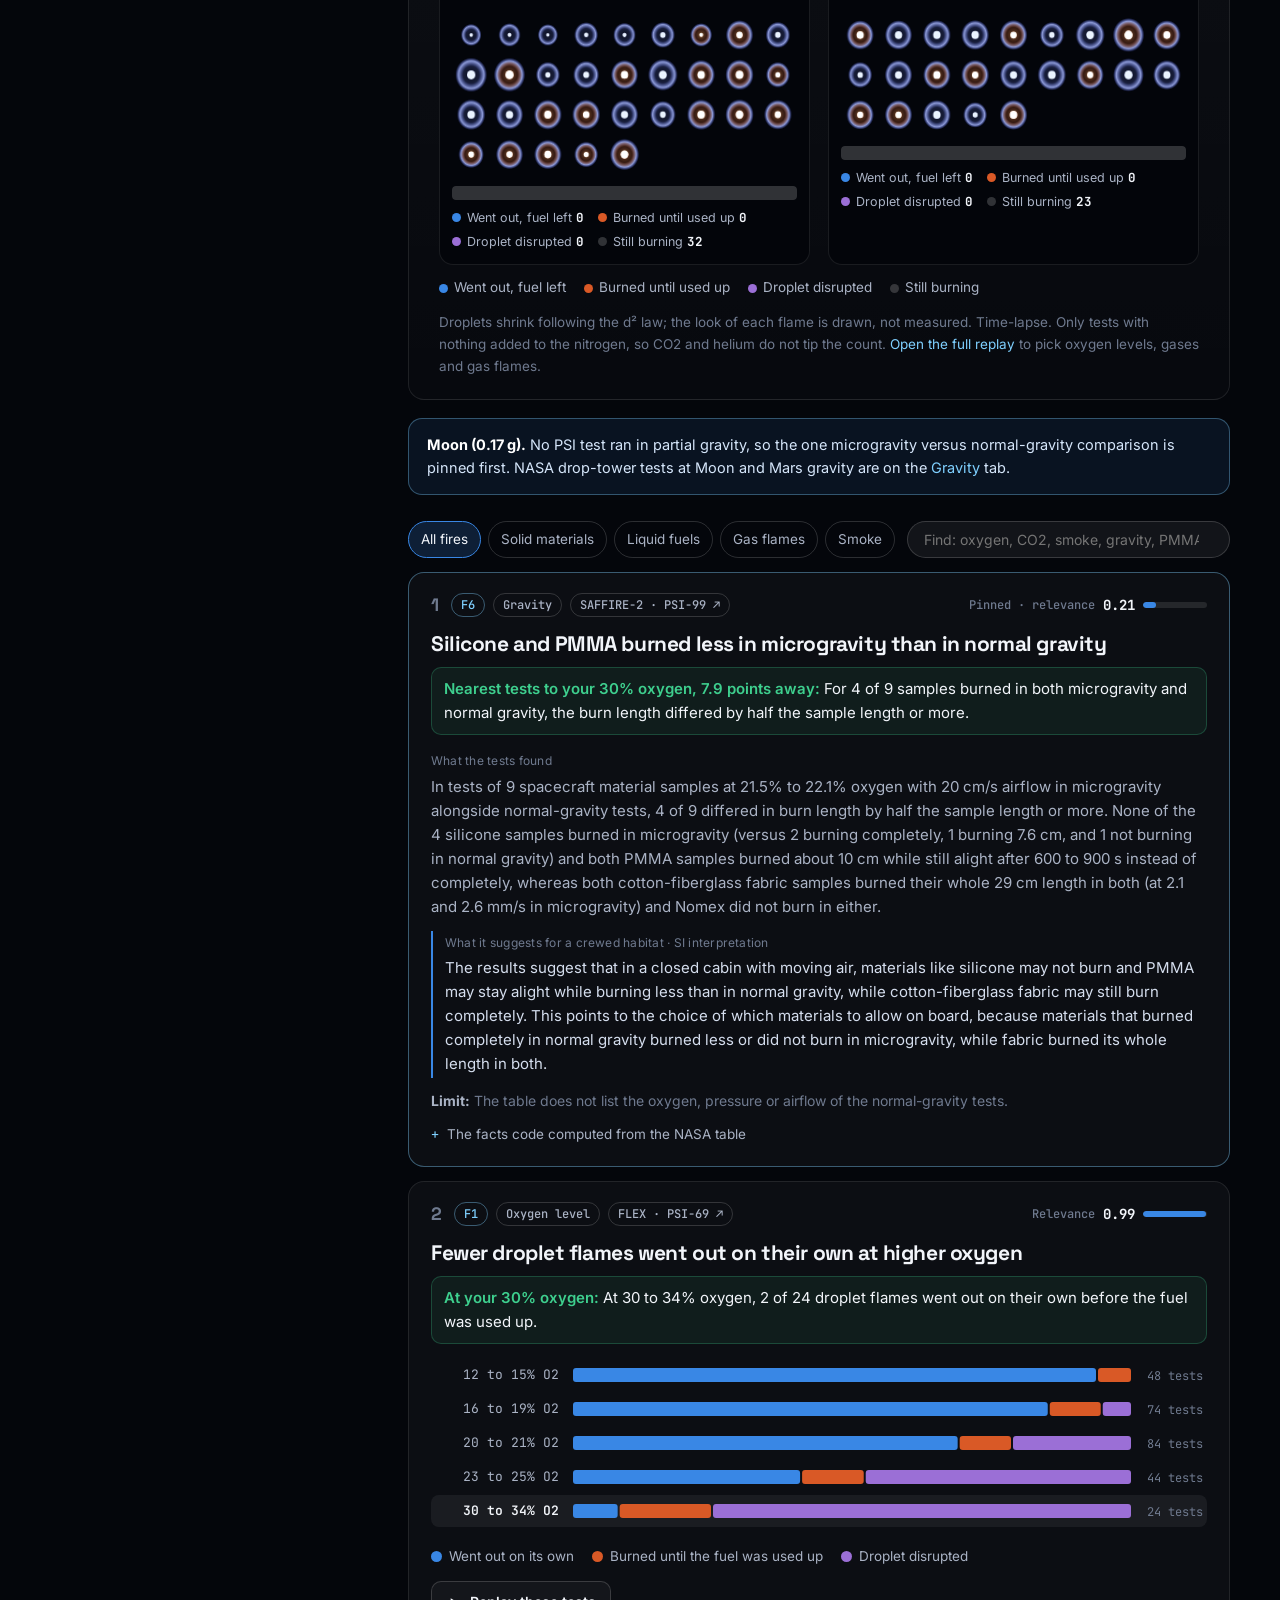
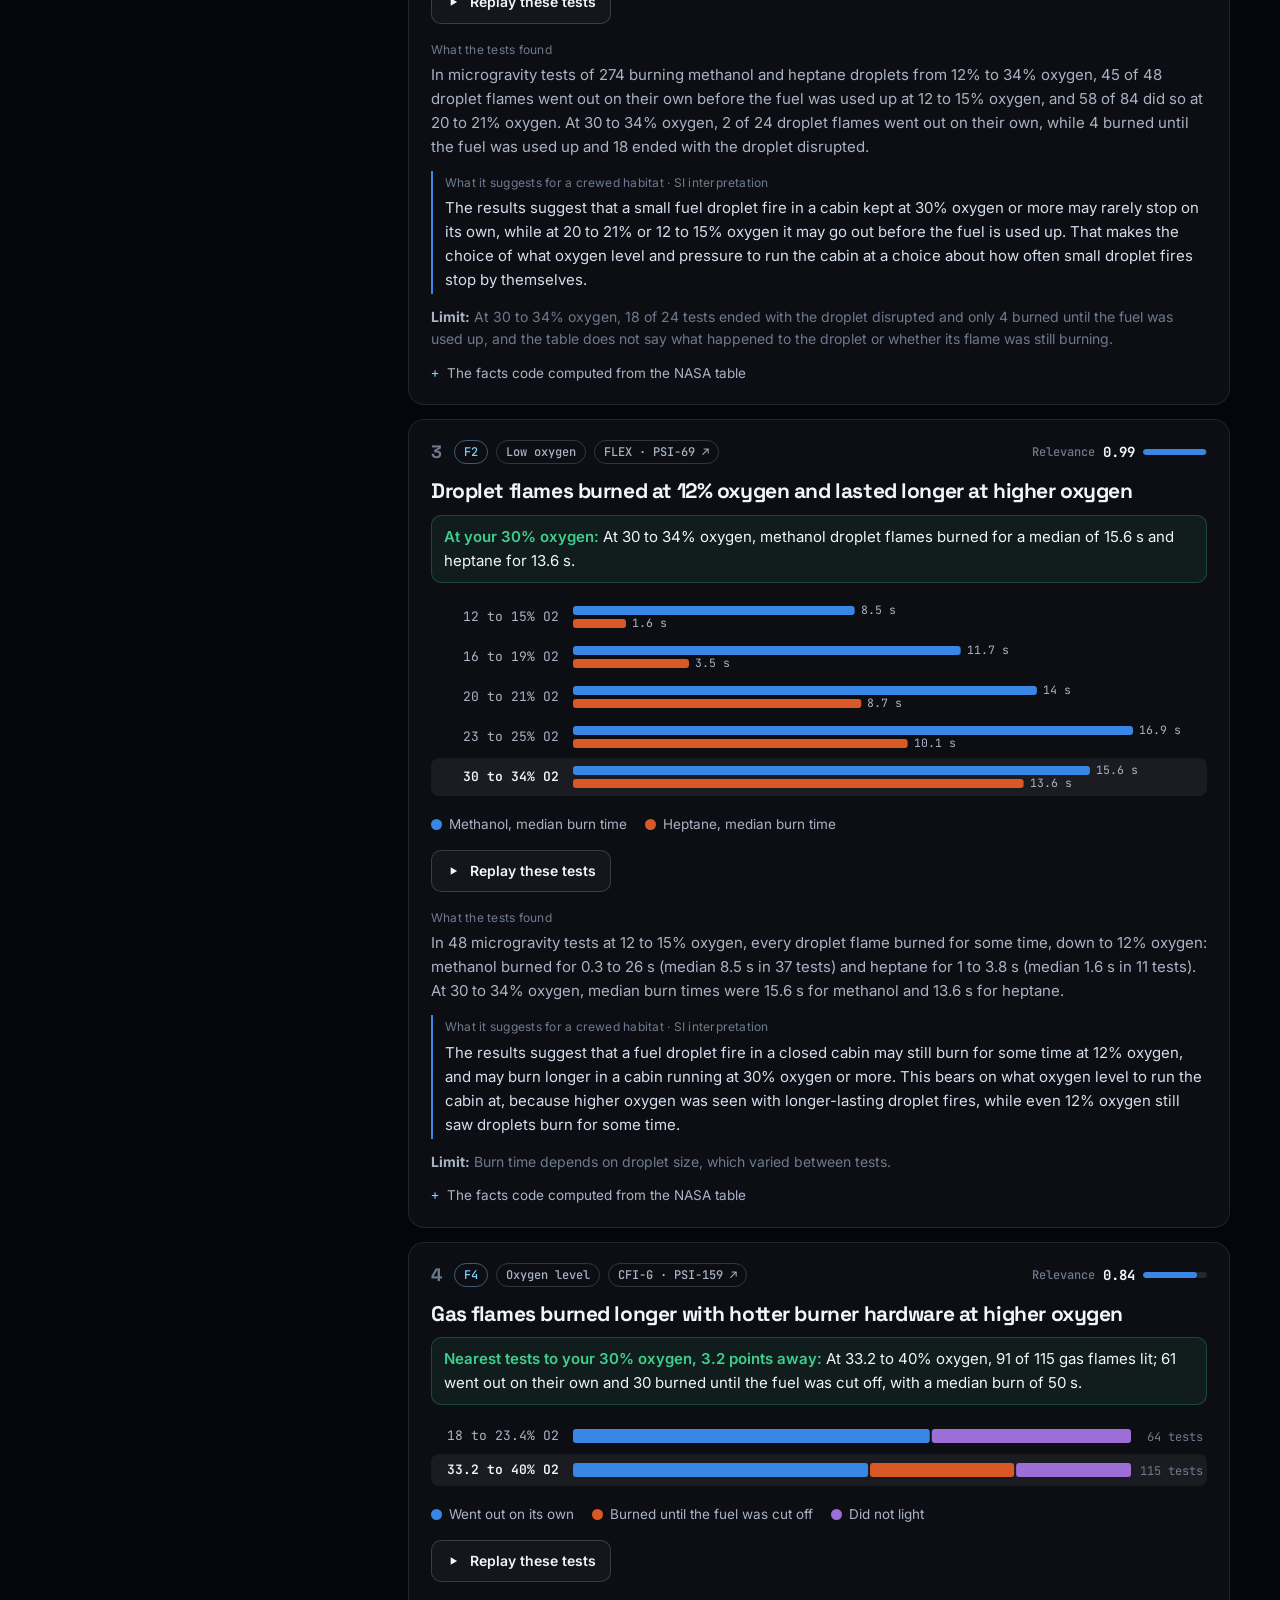
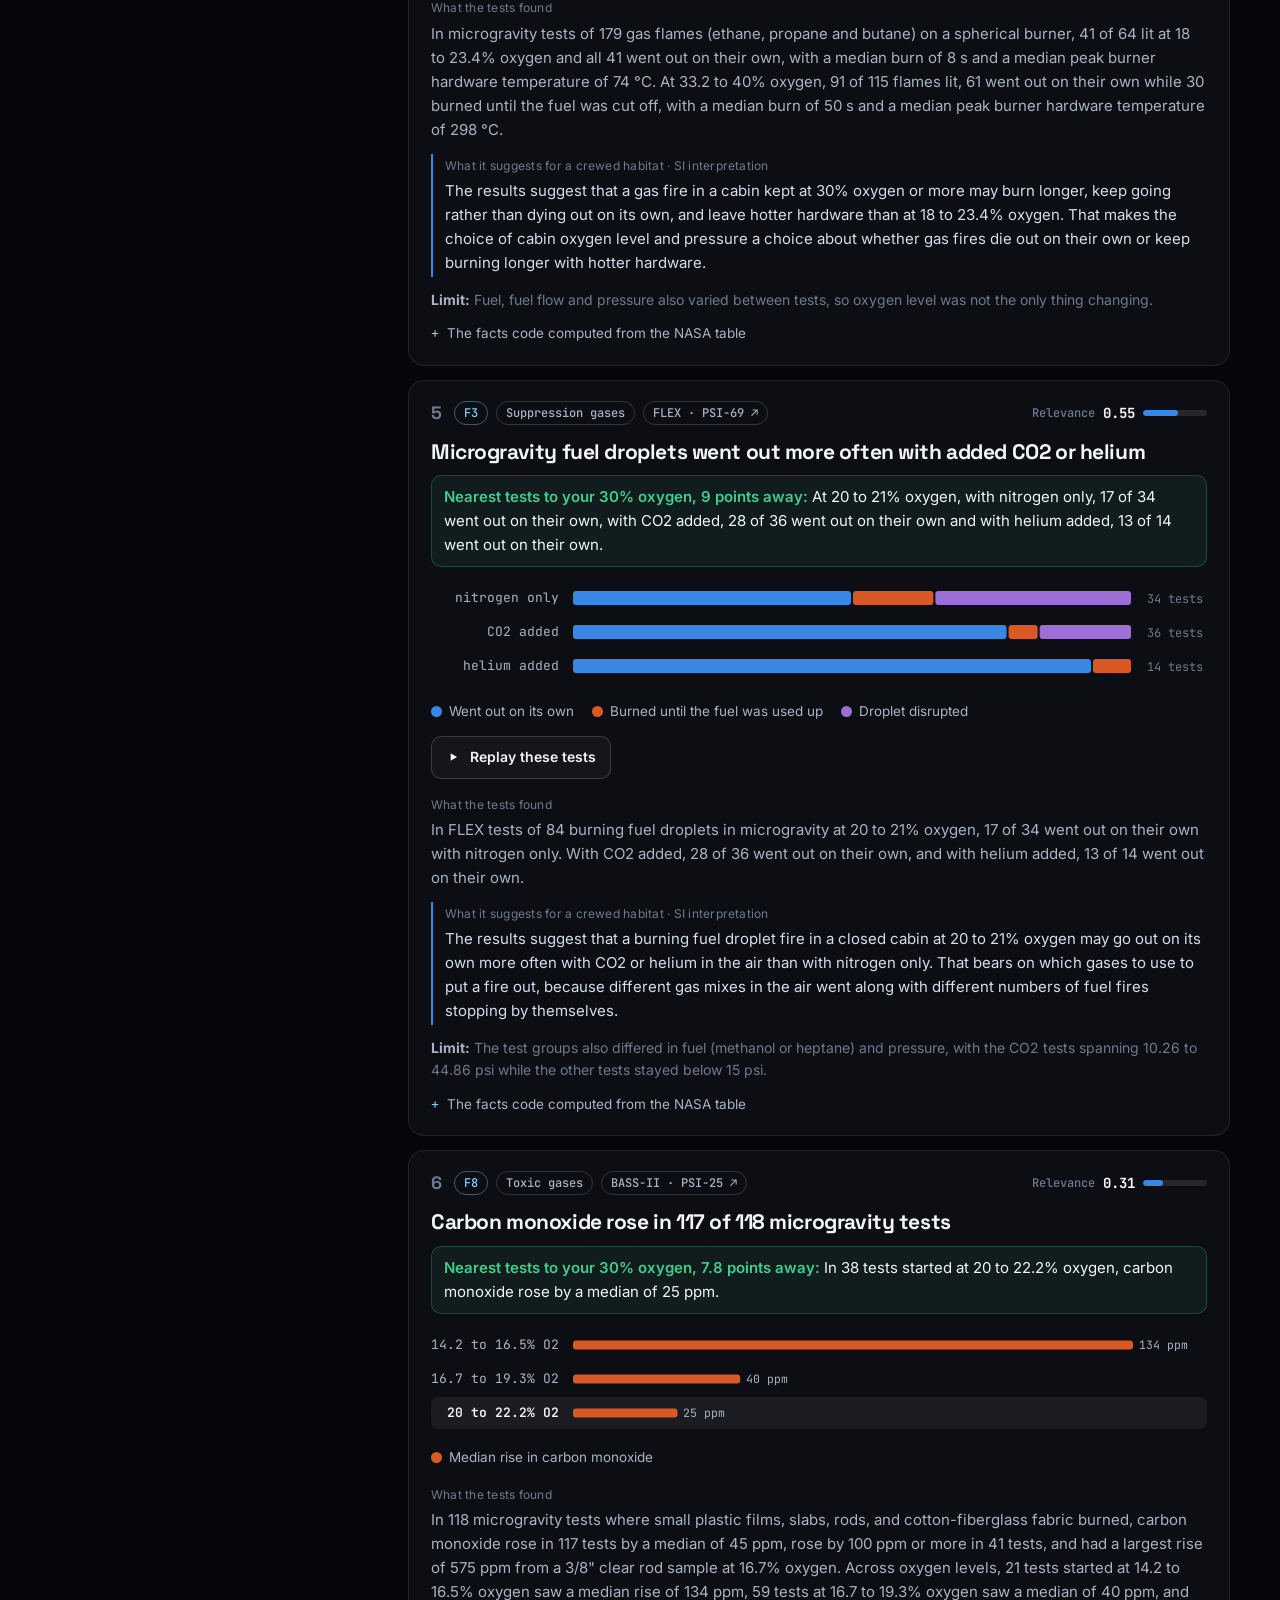
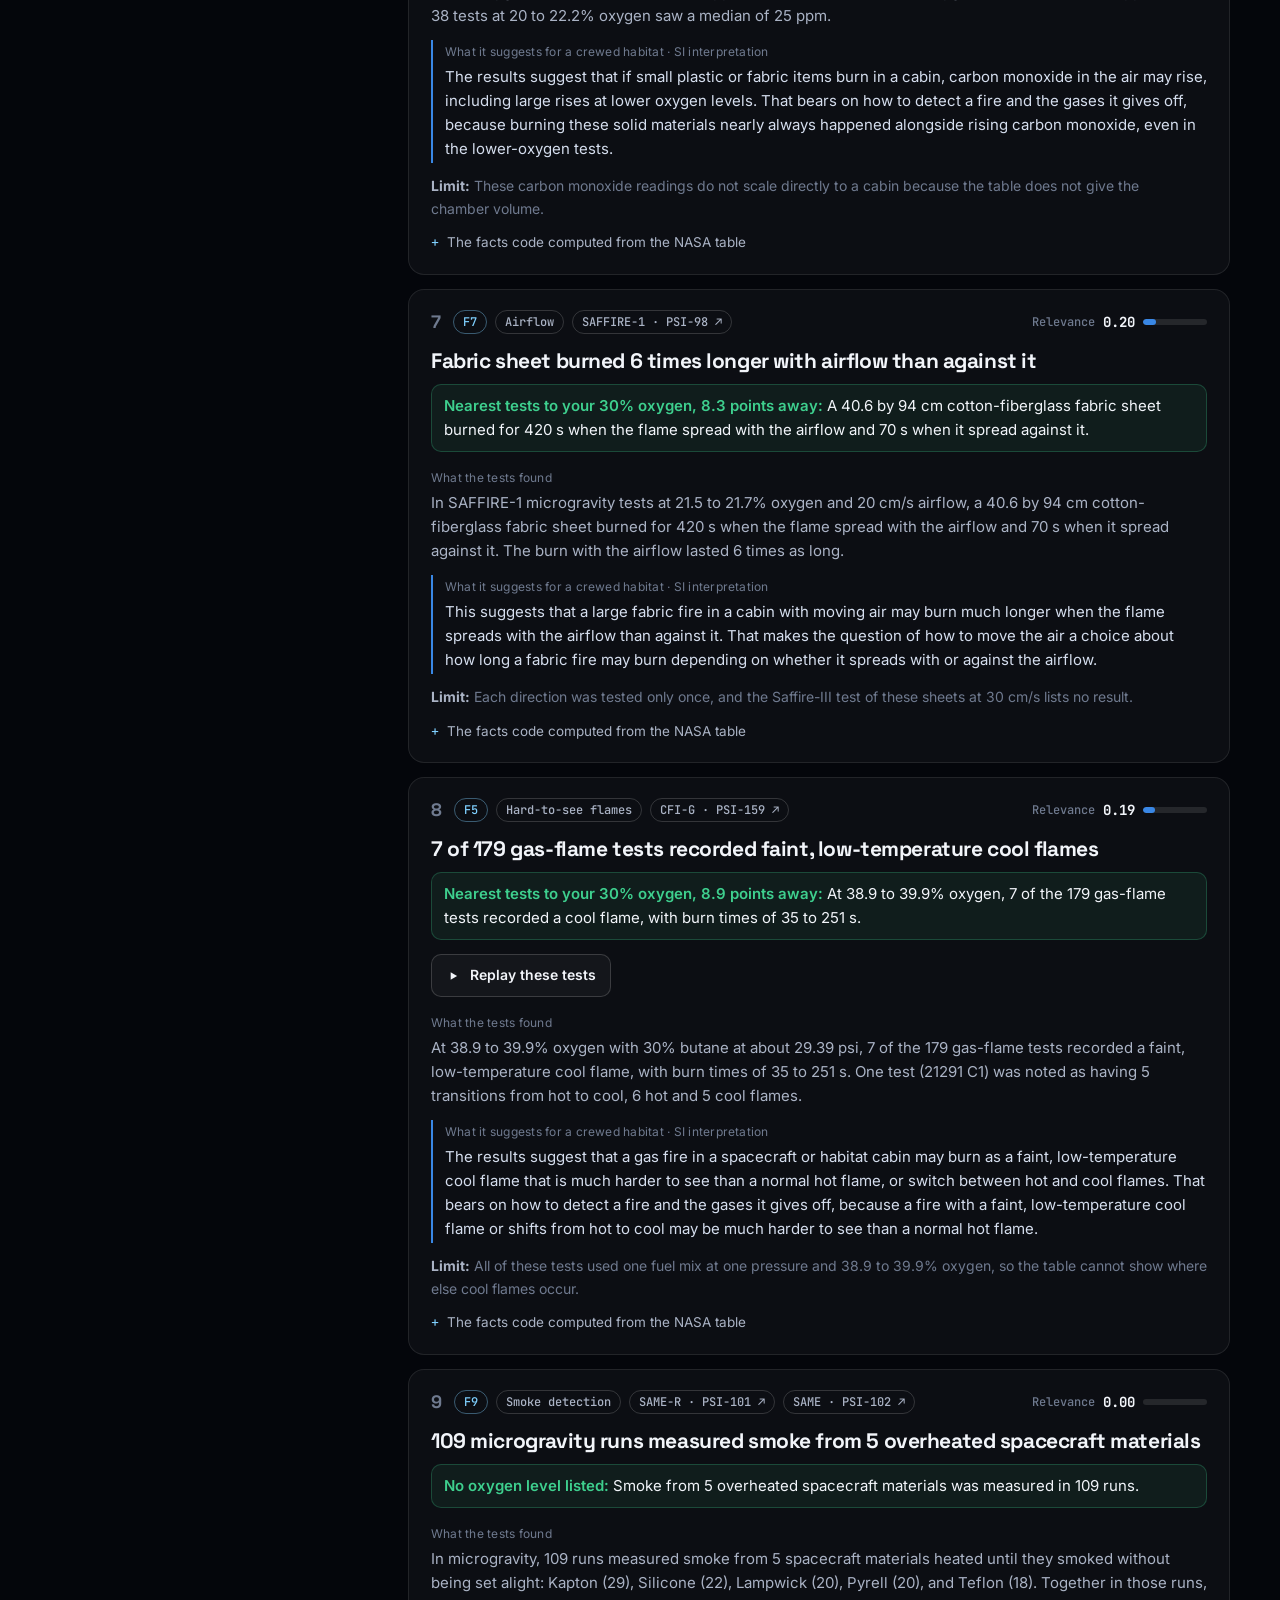
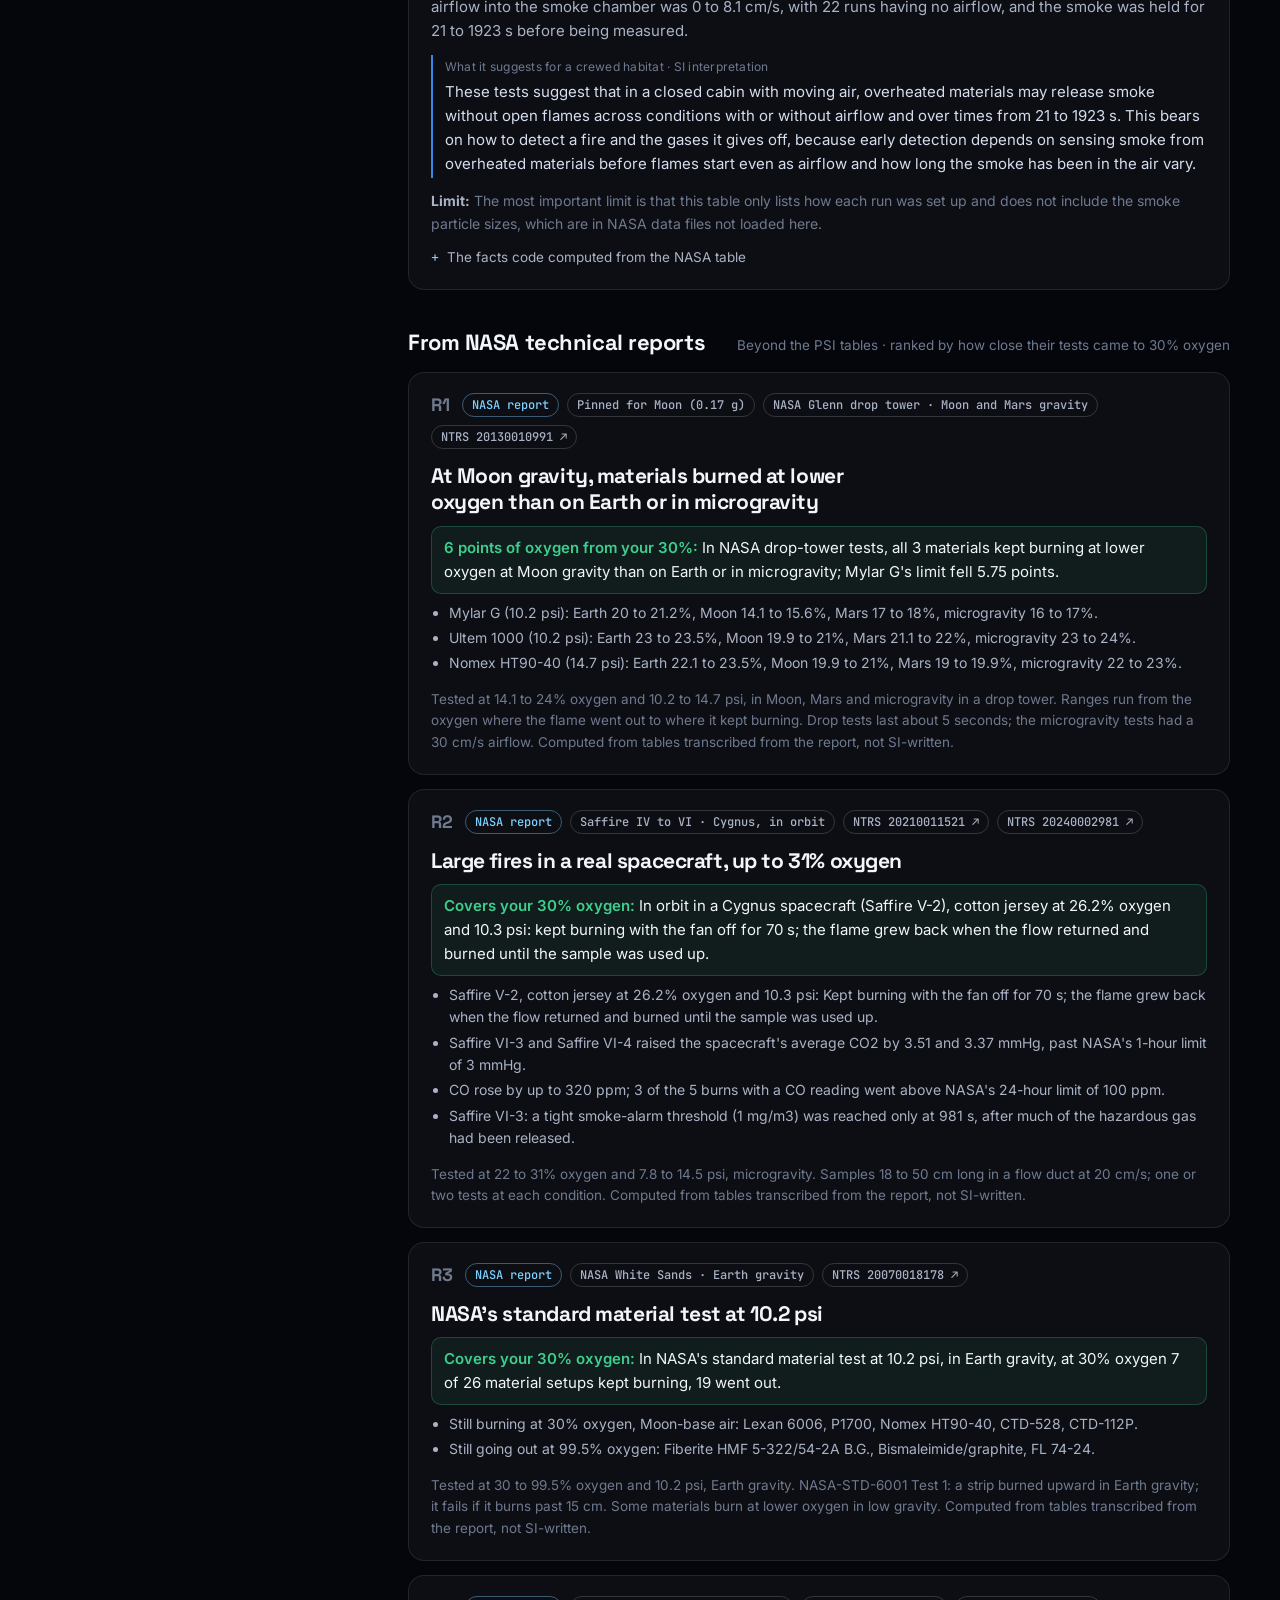
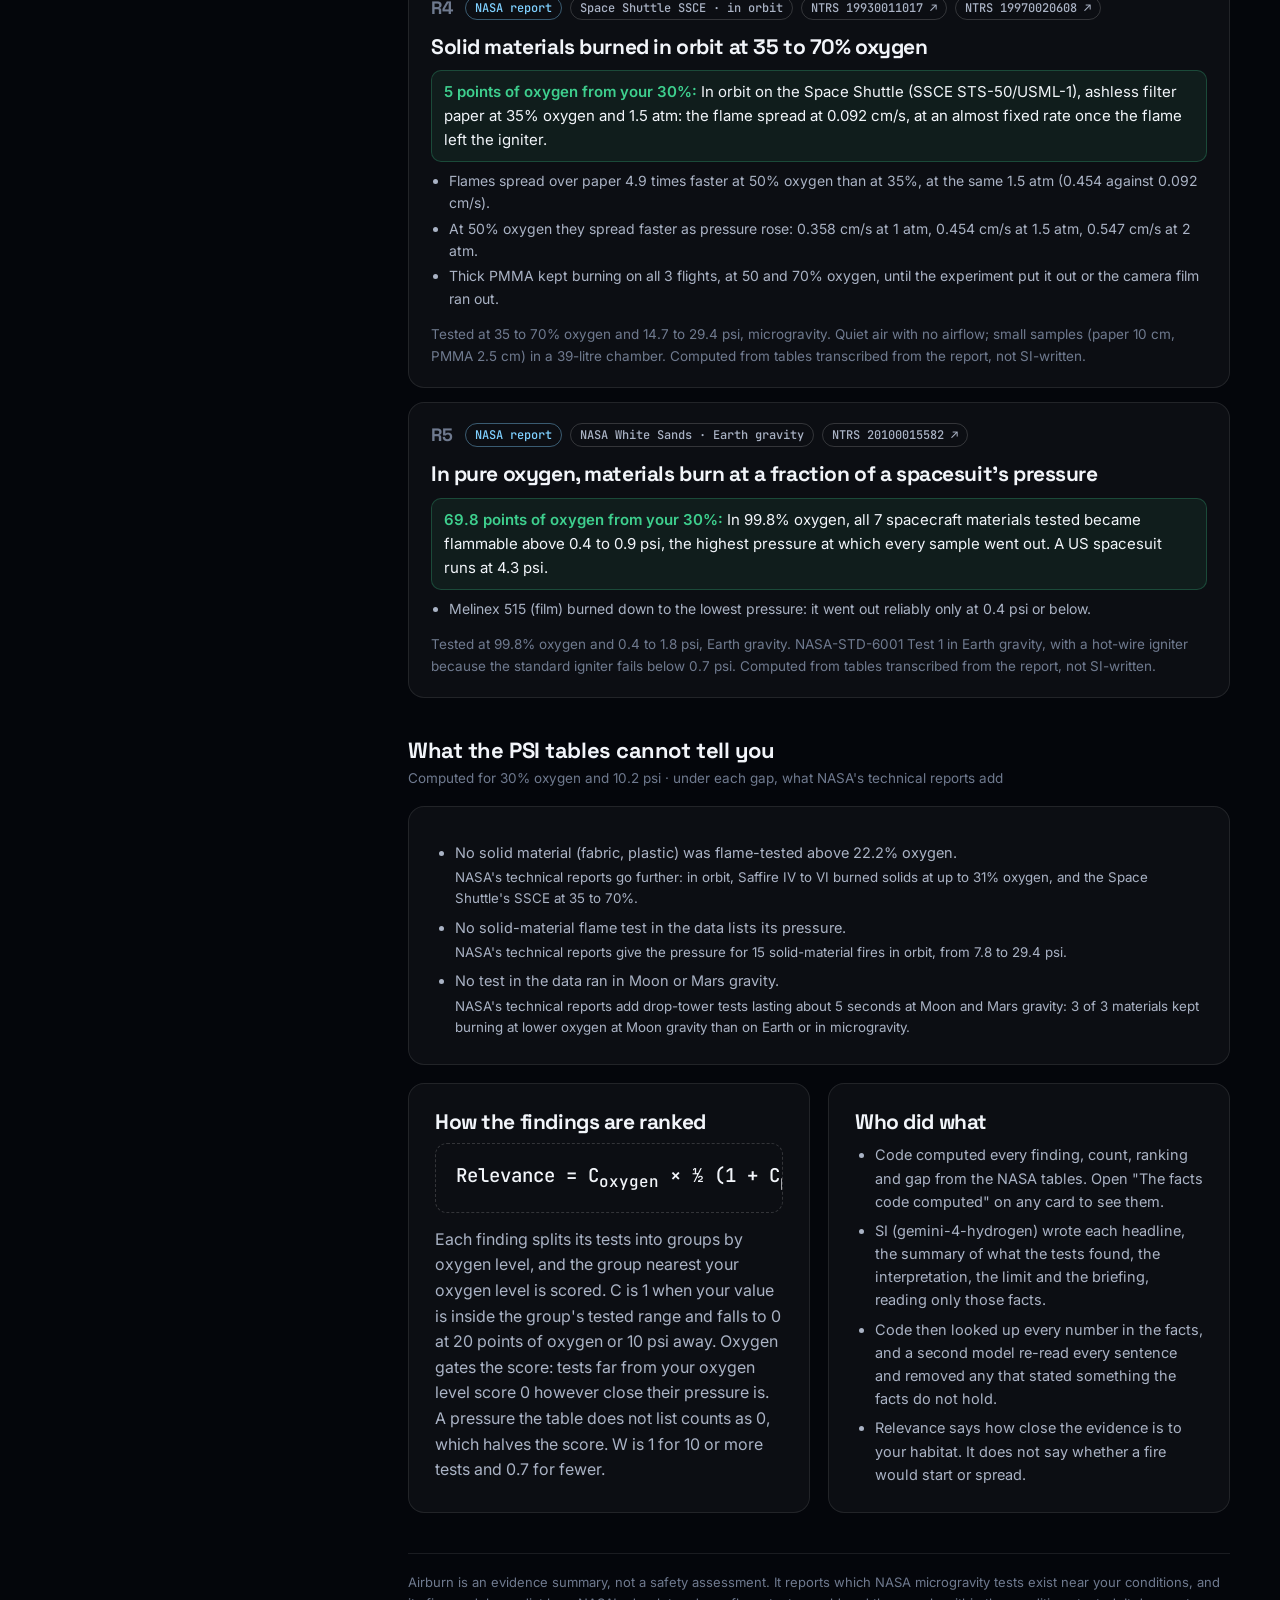
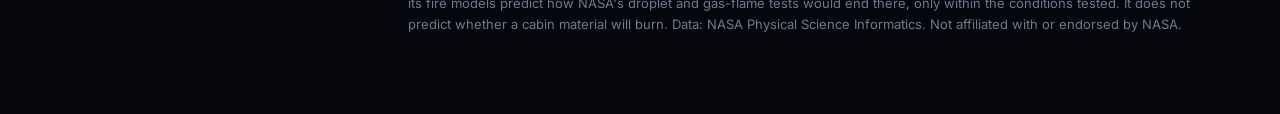
==== commit d290c569: "Publish the narrated demo video on the site and turn on the Watch the demo buttons Co-Authored-By: C" ====
--- a/docs/tool.html
+++ b/docs/tool.html
@@ -10,7 +10,7 @@
 <link rel="preconnect" href="https://fonts.googleapis.com">
 <link rel="preconnect" href="https://fonts.gstatic.com" crossorigin>
 <link href="https://fonts.googleapis.com/css2?family=Inter:wght@400;500;600&family=JetBrains+Mono:wght@500;600&family=Space+Grotesk:wght@500;600;700&display=swap" rel="stylesheet">
-<link rel="stylesheet" href="assets/style.css?v=20261115p">
+<link rel="stylesheet" href="assets/style.css?v=20261115q">
 </head>
 <body>
 <div class="backdrop" aria-hidden="true"><canvas id="stars"></canvas></div>
@@ -64,14 +64,14 @@
   </div>
 </main>
 
-<script src="assets/config.js?v=20261115p"></script>
-<script src="assets/data.js?v=20261115p"></script>
-<script src="assets/logic.js?v=20261115p"></script>
-<script src="assets/charts.js?v=20261115p"></script>
-<script src="assets/flame.js?v=20261115p"></script>
-<script src="assets/ai.js?v=20261115p"></script>
-<script src="assets/models.js?v=20261115p"></script>
-<script src="assets/replay.js?v=20261115p"></script>
-<script src="assets/tool.js?v=20261115p"></script>
+<script src="assets/config.js?v=20261115q"></script>
+<script src="assets/data.js?v=20261115q"></script>
+<script src="assets/logic.js?v=20261115q"></script>
+<script src="assets/charts.js?v=20261115q"></script>
+<script src="assets/flame.js?v=20261115q"></script>
+<script src="assets/ai.js?v=20261115q"></script>
+<script src="assets/models.js?v=20261115q"></script>
+<script src="assets/replay.js?v=20261115q"></script>
+<script src="assets/tool.js?v=20261115q"></script>
 </body>
 </html>
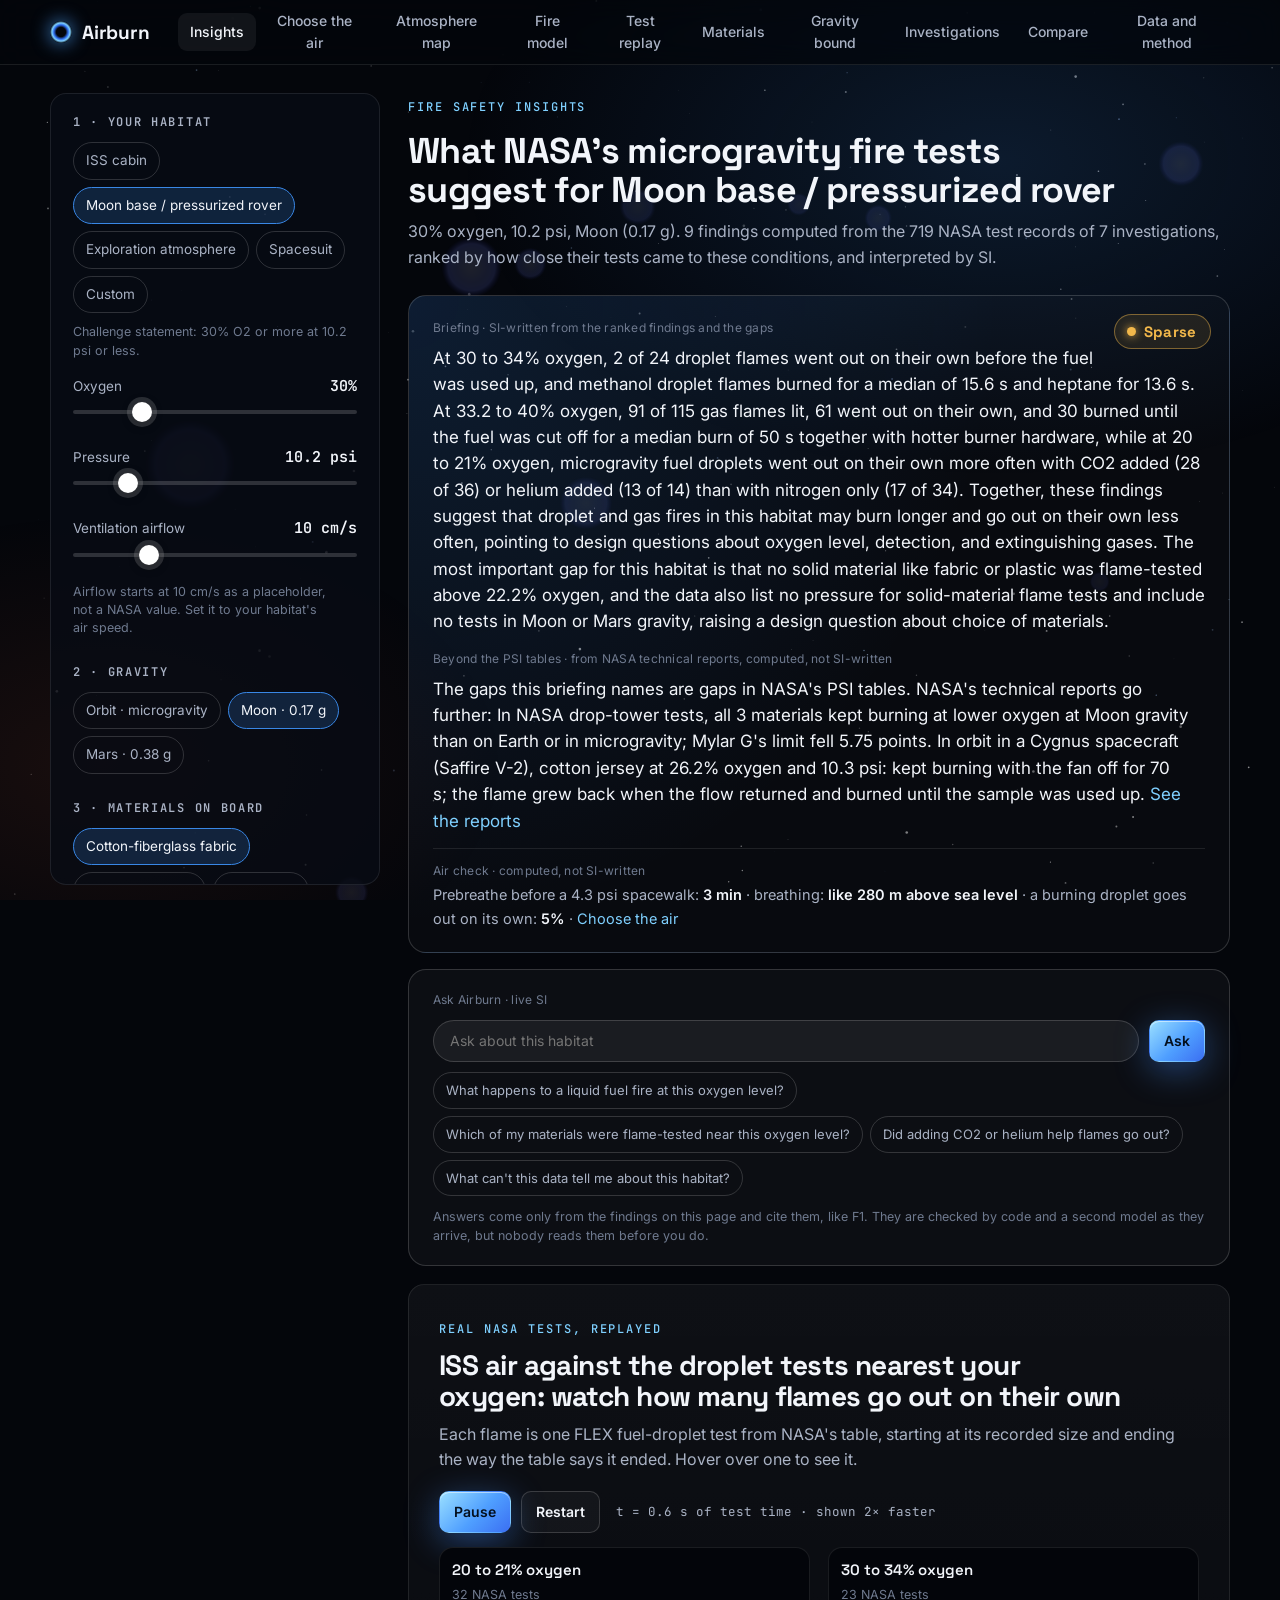
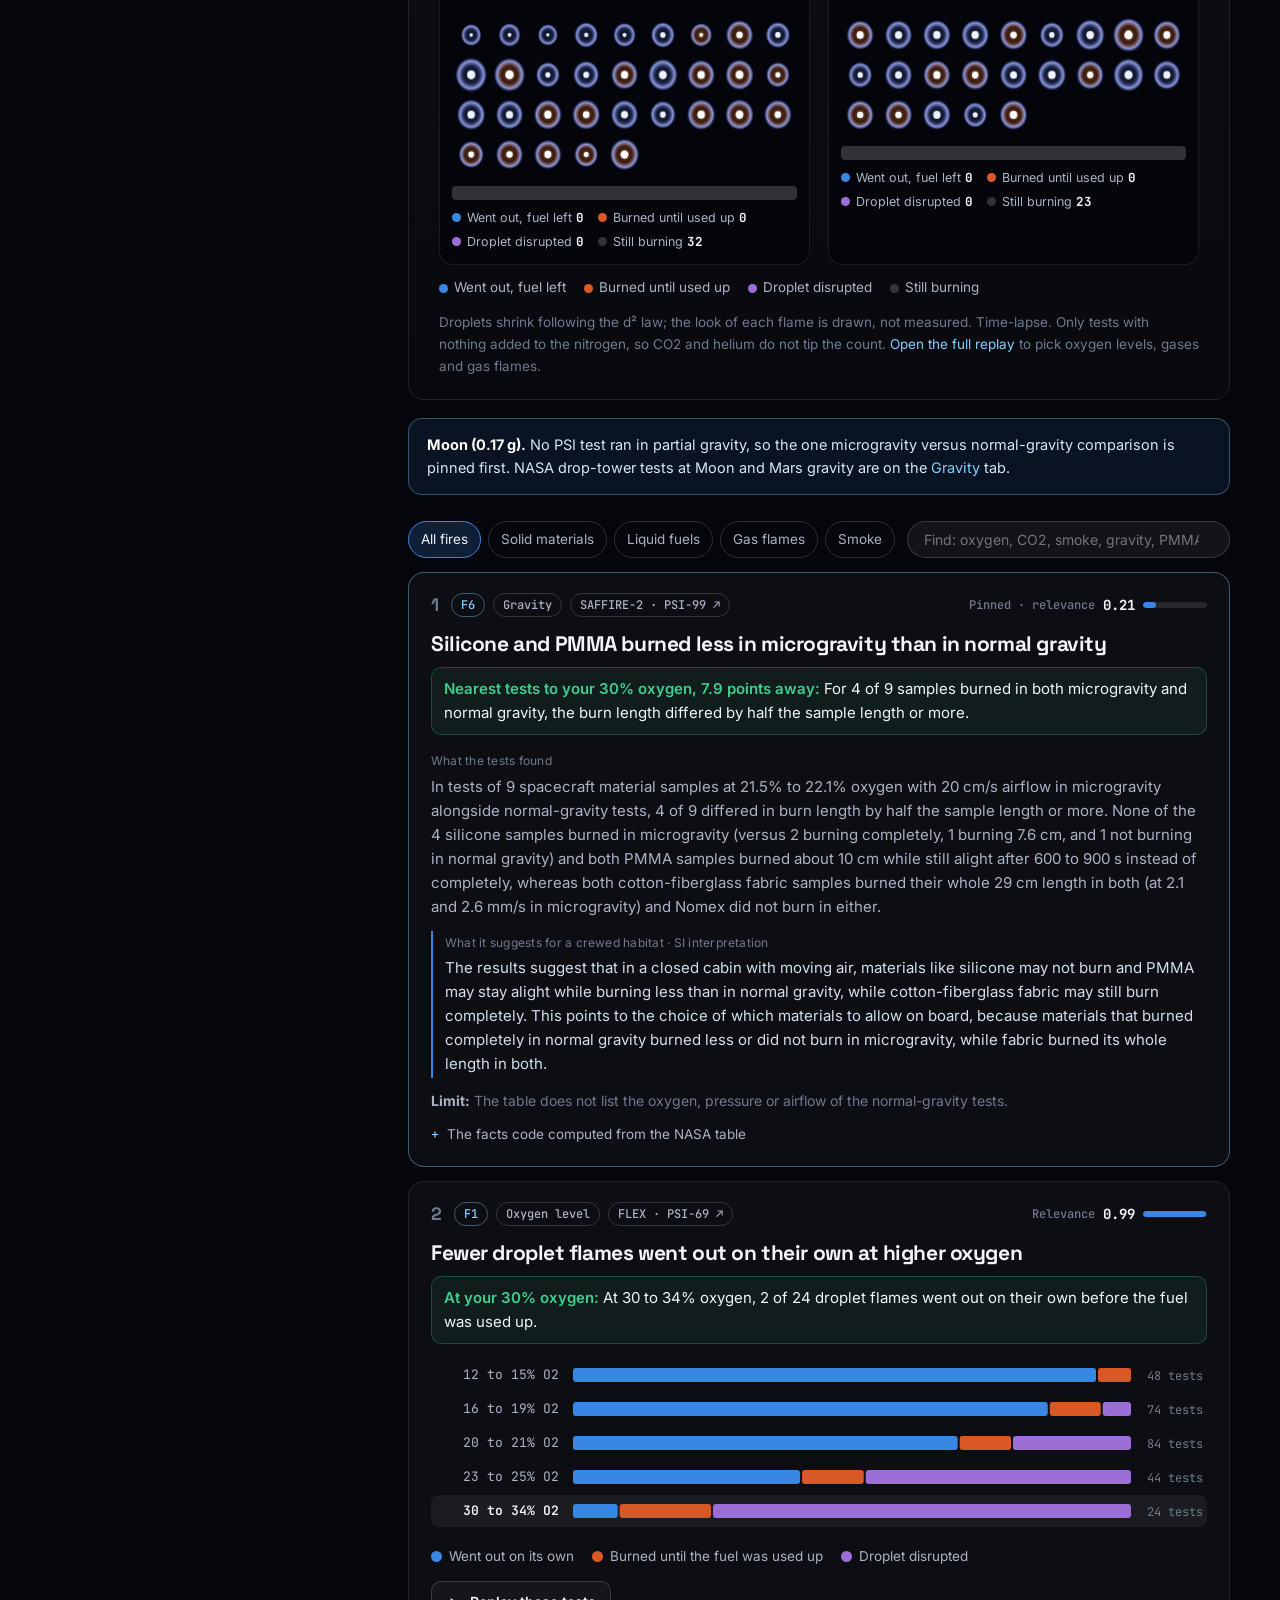
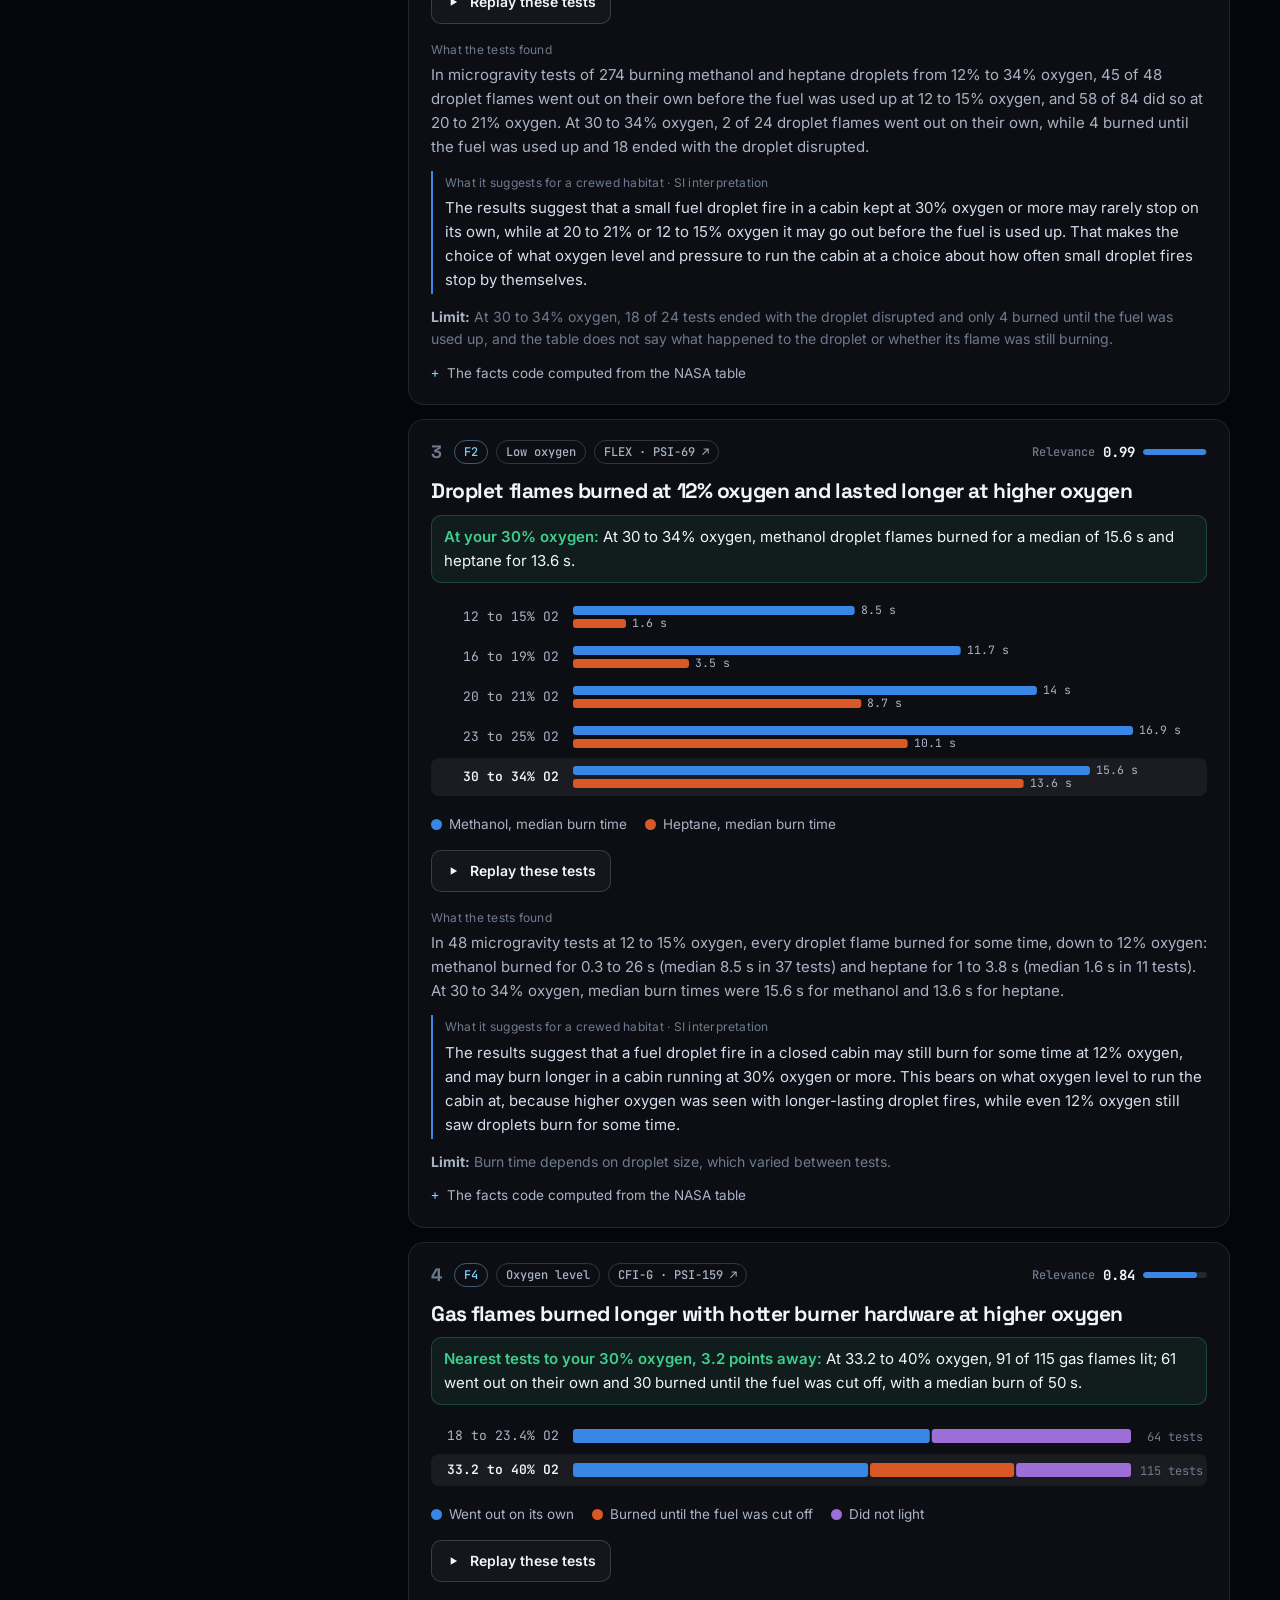
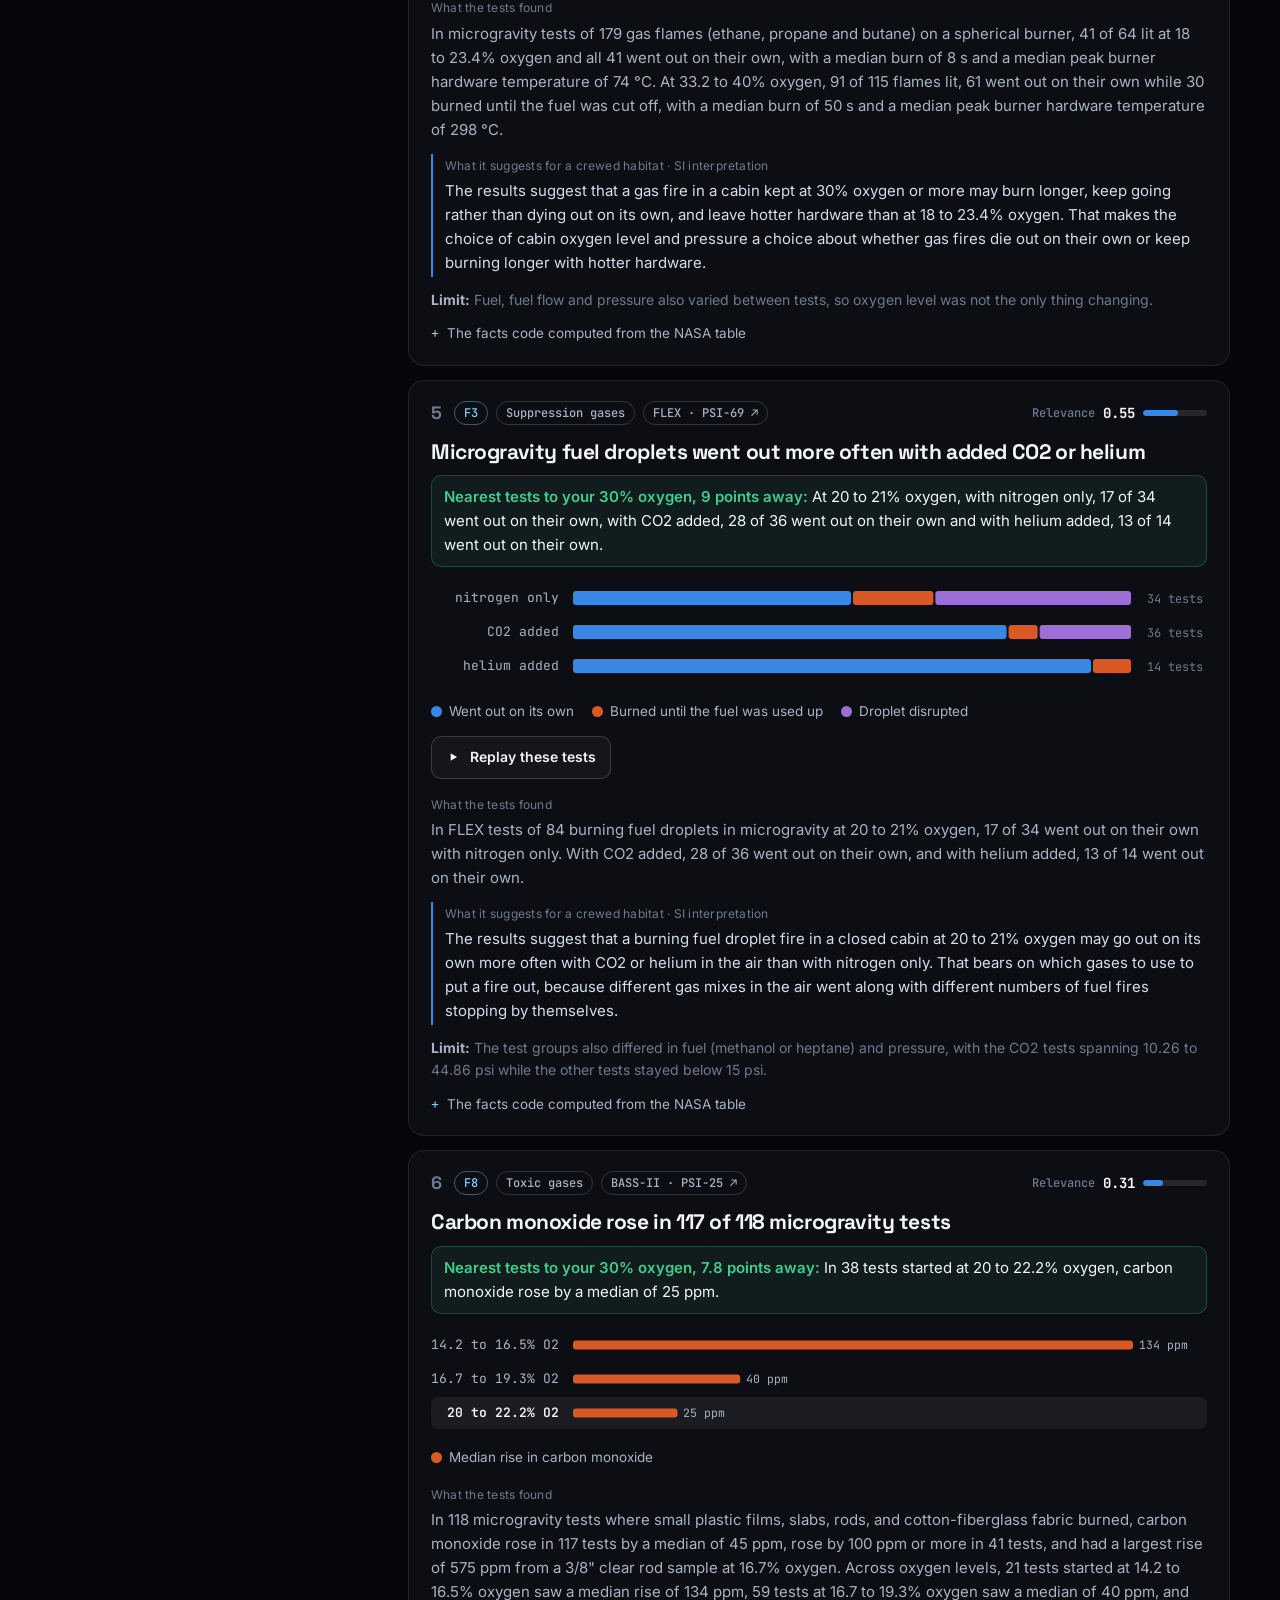
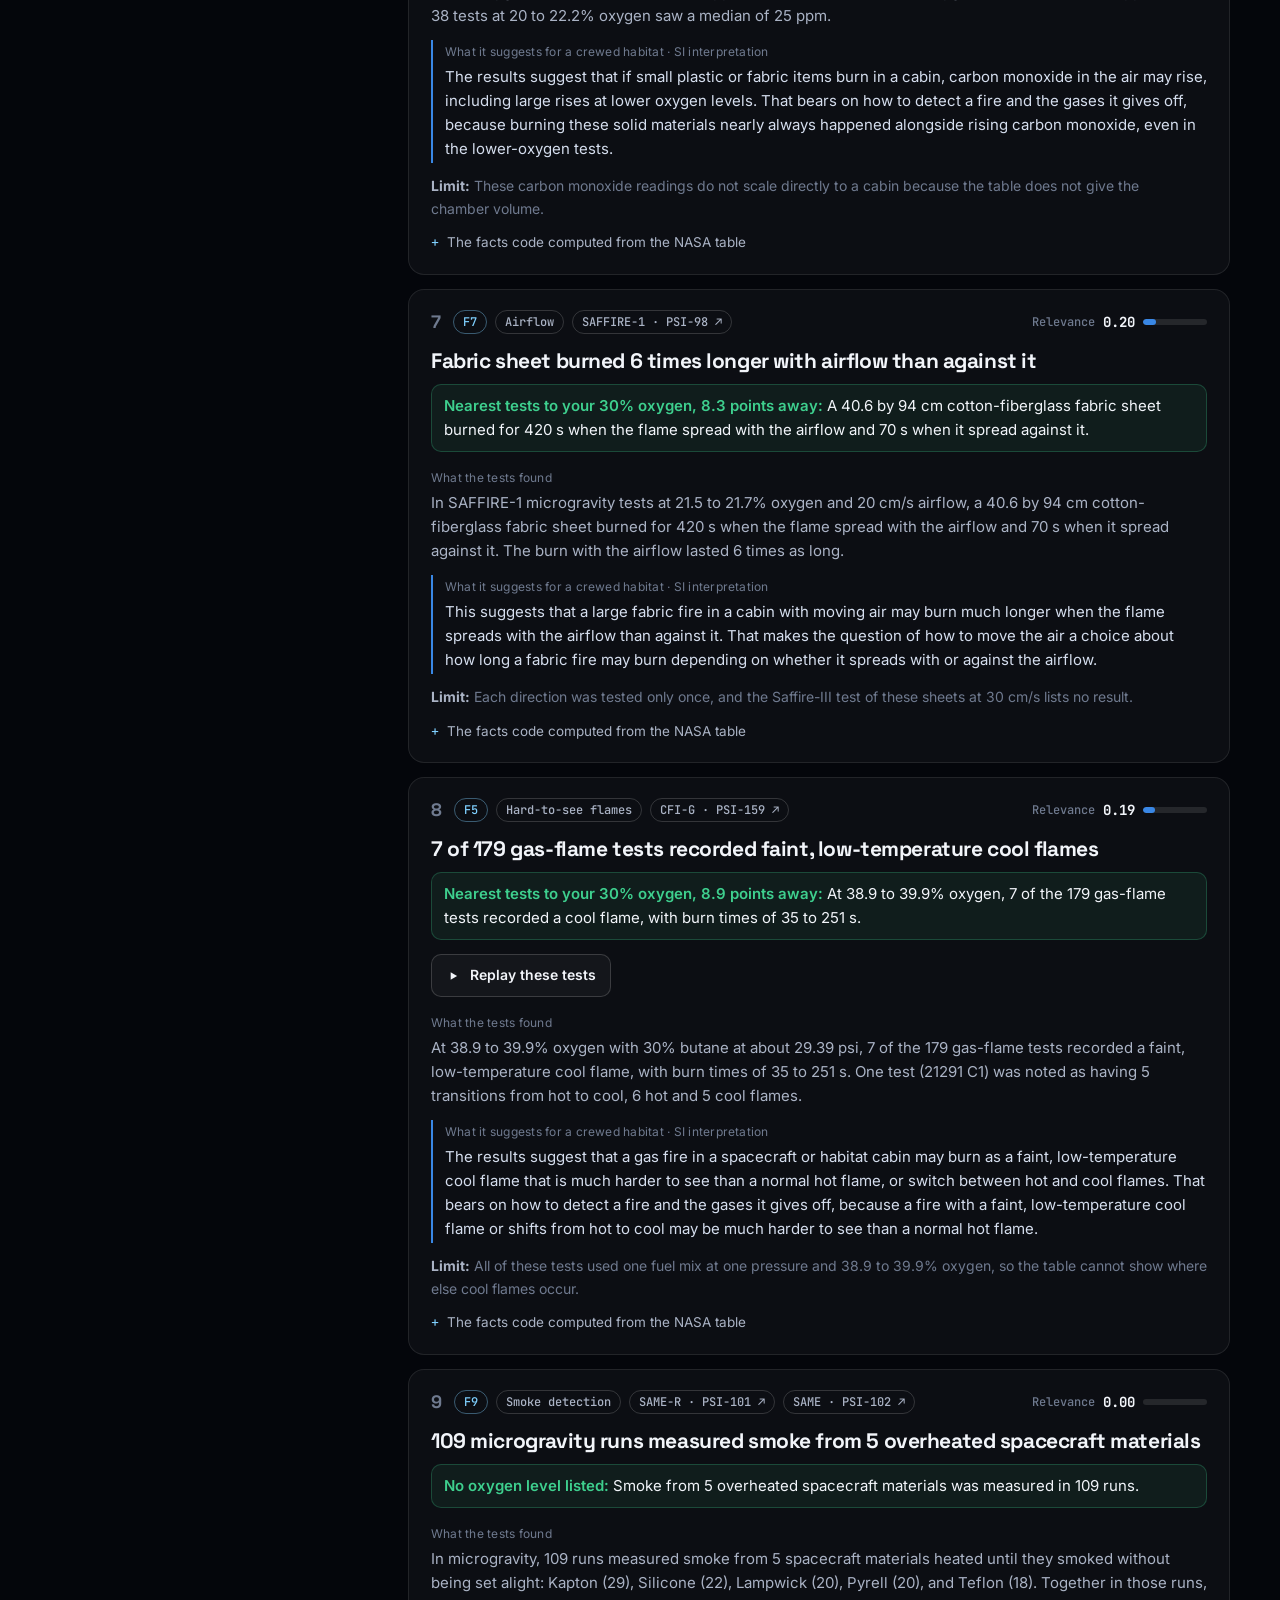
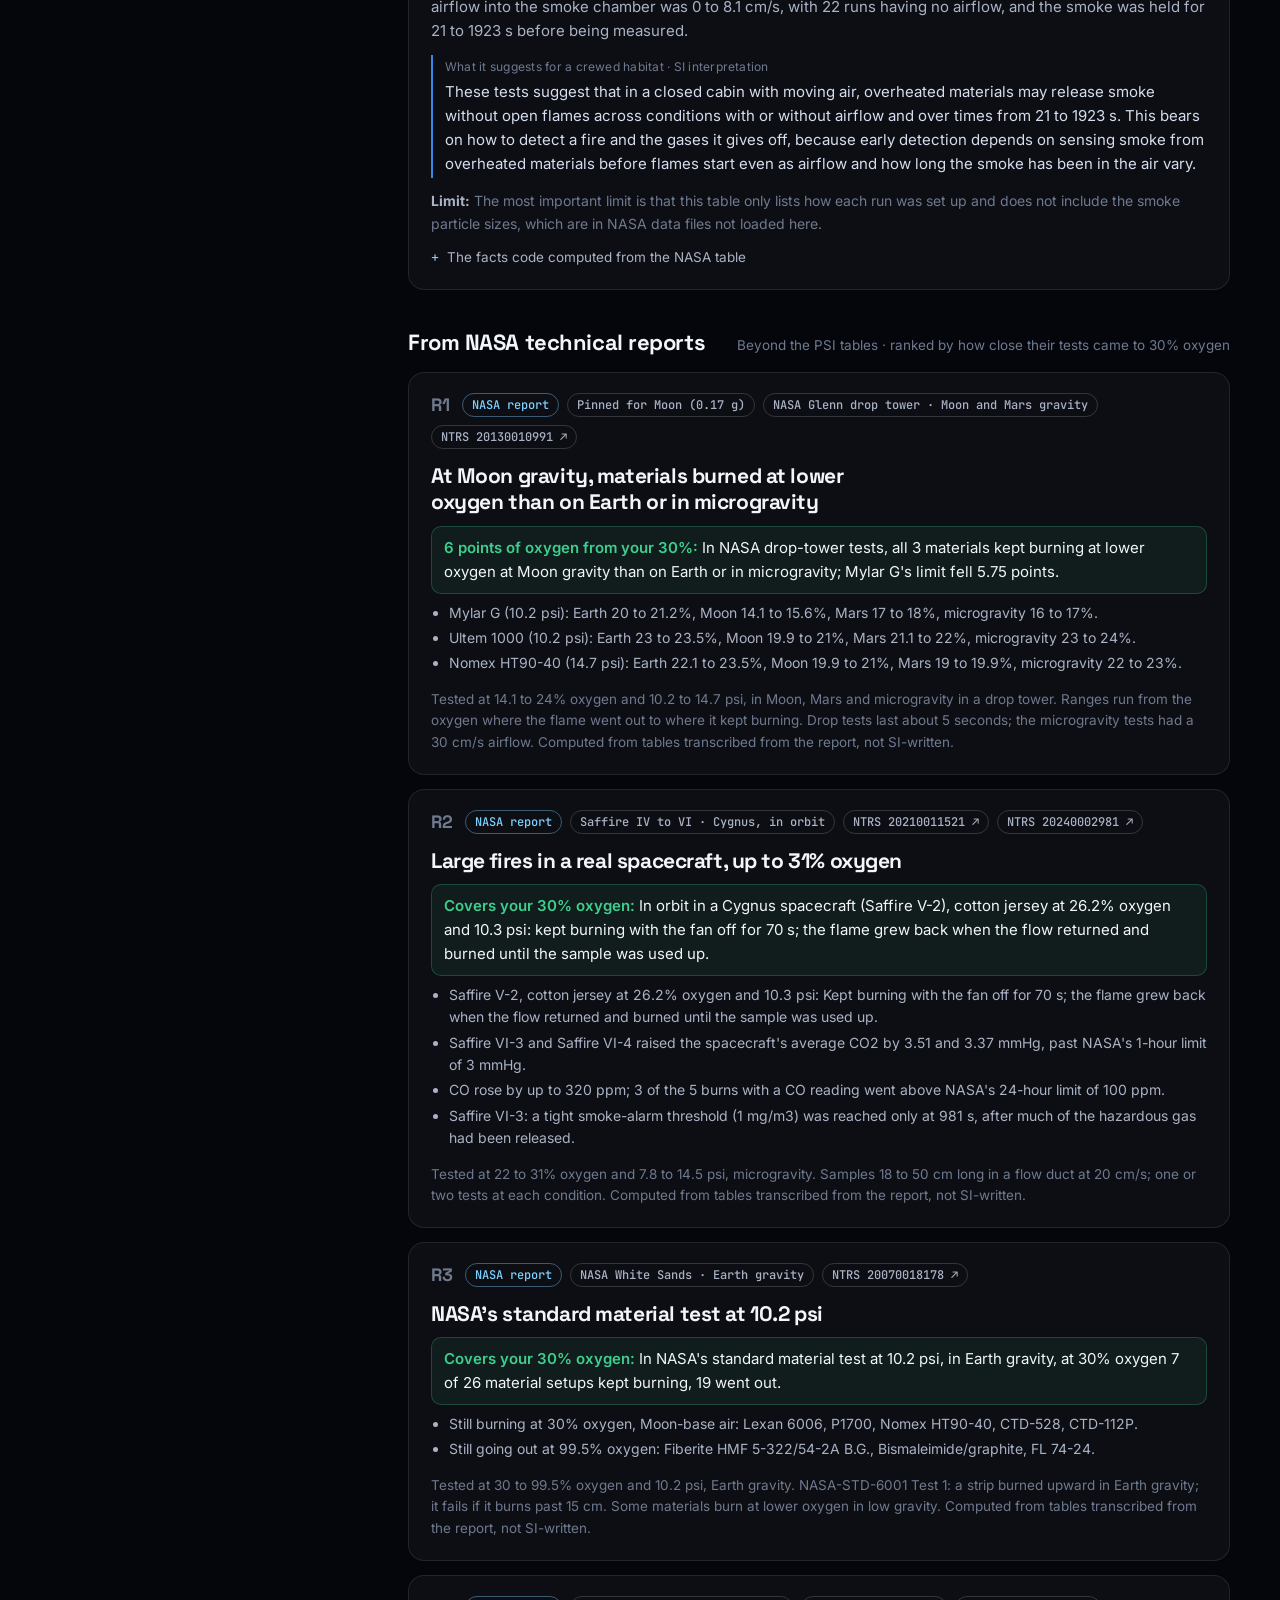
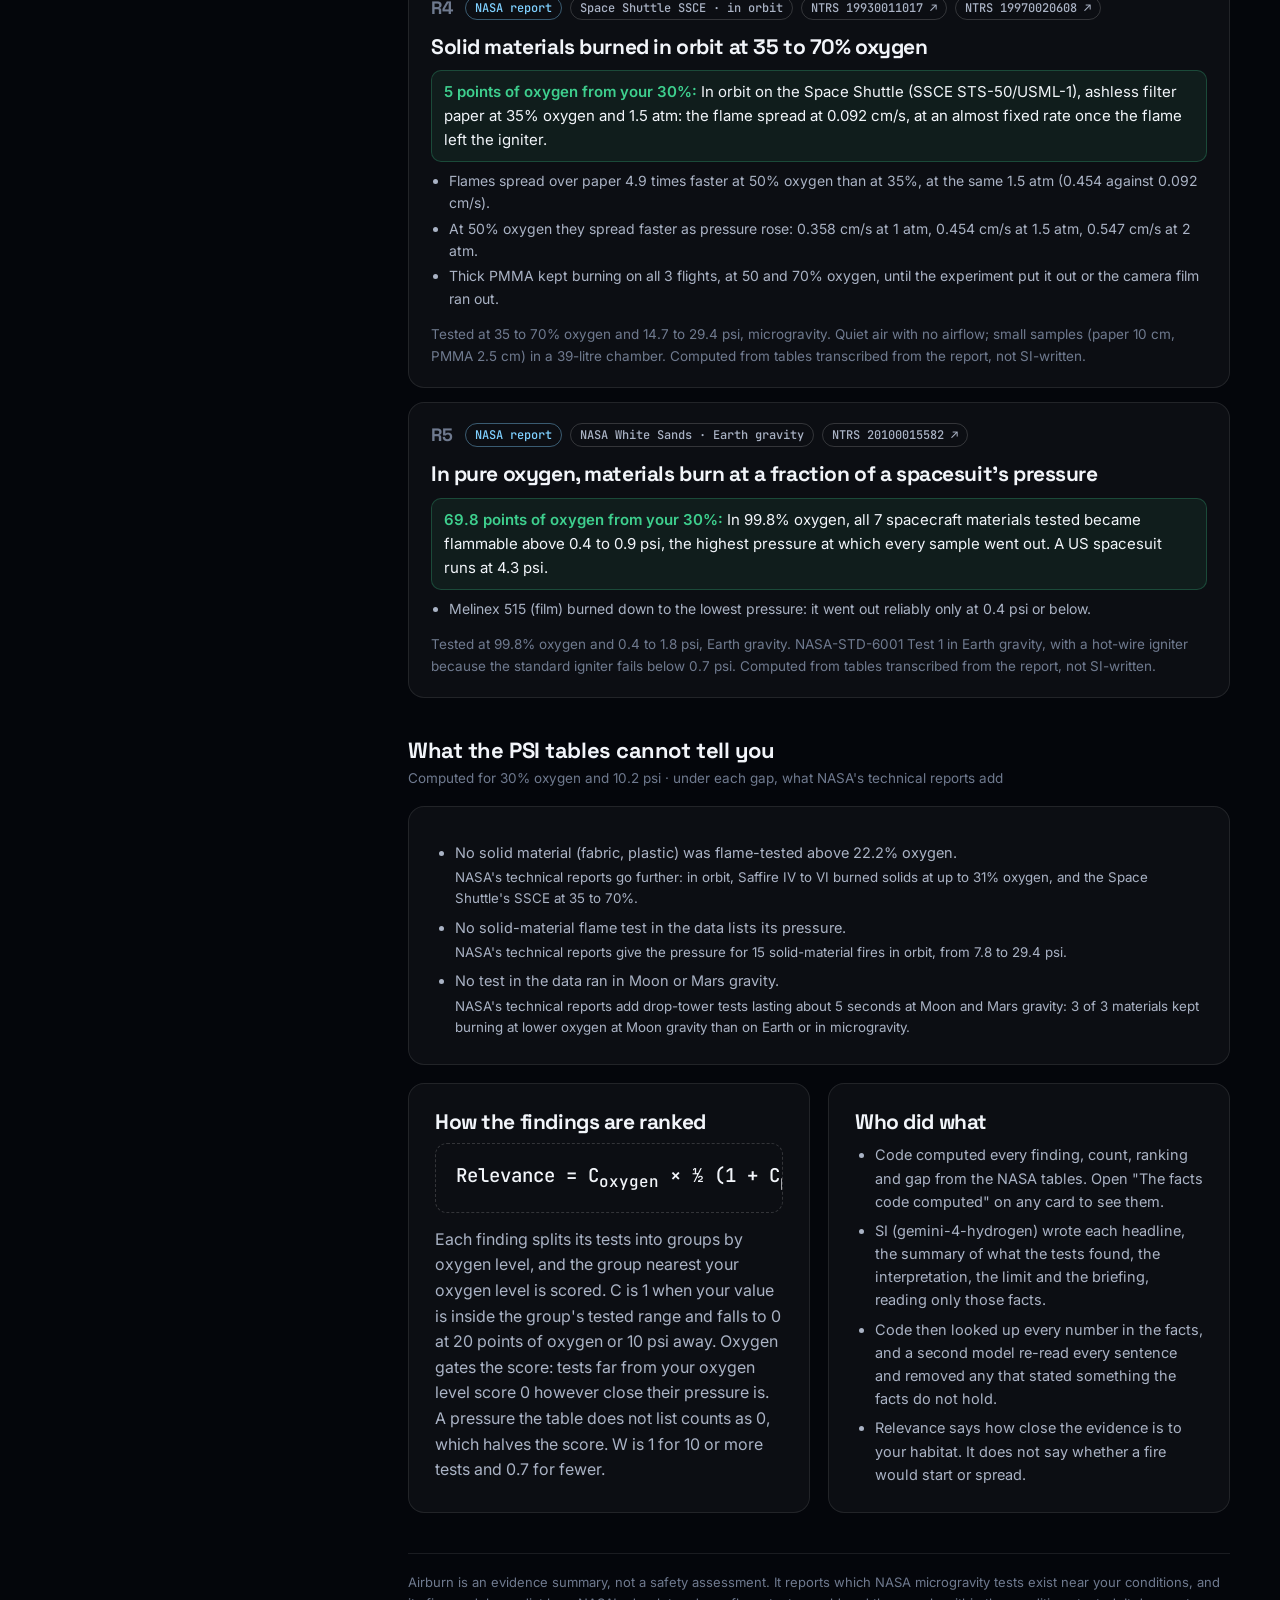
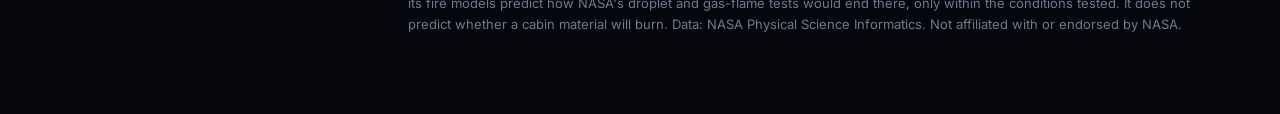
==== commit 1d1002df: "Home page: the suit curve, fire odds at the no-prebreathe cabin by suit pressure; video metadata nam" ====
--- a/docs/tool.html
+++ b/docs/tool.html
@@ -10,7 +10,7 @@
 <link rel="preconnect" href="https://fonts.googleapis.com">
 <link rel="preconnect" href="https://fonts.gstatic.com" crossorigin>
 <link href="https://fonts.googleapis.com/css2?family=Inter:wght@400;500;600&family=JetBrains+Mono:wght@500;600&family=Space+Grotesk:wght@500;600;700&display=swap" rel="stylesheet">
-<link rel="stylesheet" href="assets/style.css?v=20261115q">
+<link rel="stylesheet" href="assets/style.css?v=20261115r">
 </head>
 <body>
 <div class="backdrop" aria-hidden="true"><canvas id="stars"></canvas></div>
@@ -64,14 +64,14 @@
   </div>
 </main>
 
-<script src="assets/config.js?v=20261115q"></script>
-<script src="assets/data.js?v=20261115q"></script>
-<script src="assets/logic.js?v=20261115q"></script>
-<script src="assets/charts.js?v=20261115q"></script>
-<script src="assets/flame.js?v=20261115q"></script>
-<script src="assets/ai.js?v=20261115q"></script>
-<script src="assets/models.js?v=20261115q"></script>
-<script src="assets/replay.js?v=20261115q"></script>
-<script src="assets/tool.js?v=20261115q"></script>
+<script src="assets/config.js?v=20261115r"></script>
+<script src="assets/data.js?v=20261115r"></script>
+<script src="assets/logic.js?v=20261115r"></script>
+<script src="assets/charts.js?v=20261115r"></script>
+<script src="assets/flame.js?v=20261115r"></script>
+<script src="assets/ai.js?v=20261115r"></script>
+<script src="assets/models.js?v=20261115r"></script>
+<script src="assets/replay.js?v=20261115r"></script>
+<script src="assets/tool.js?v=20261115r"></script>
 </body>
 </html>
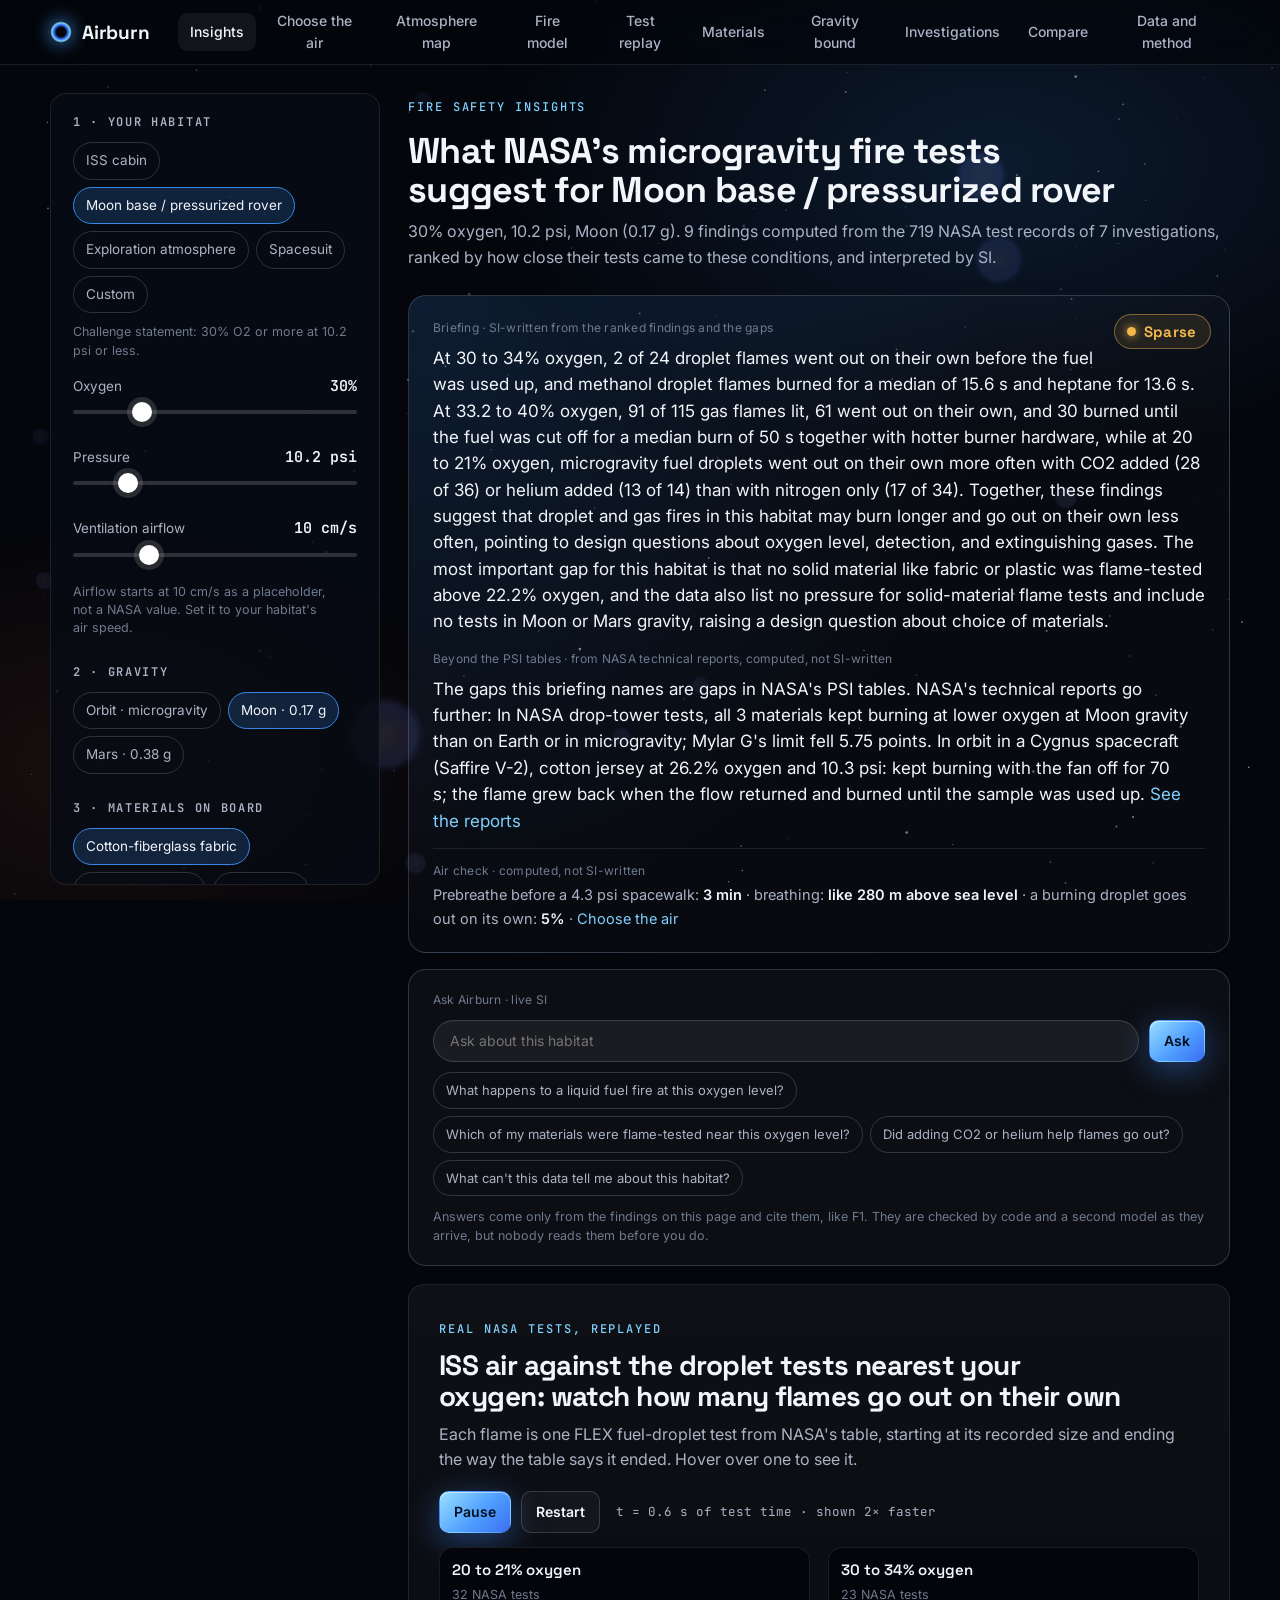
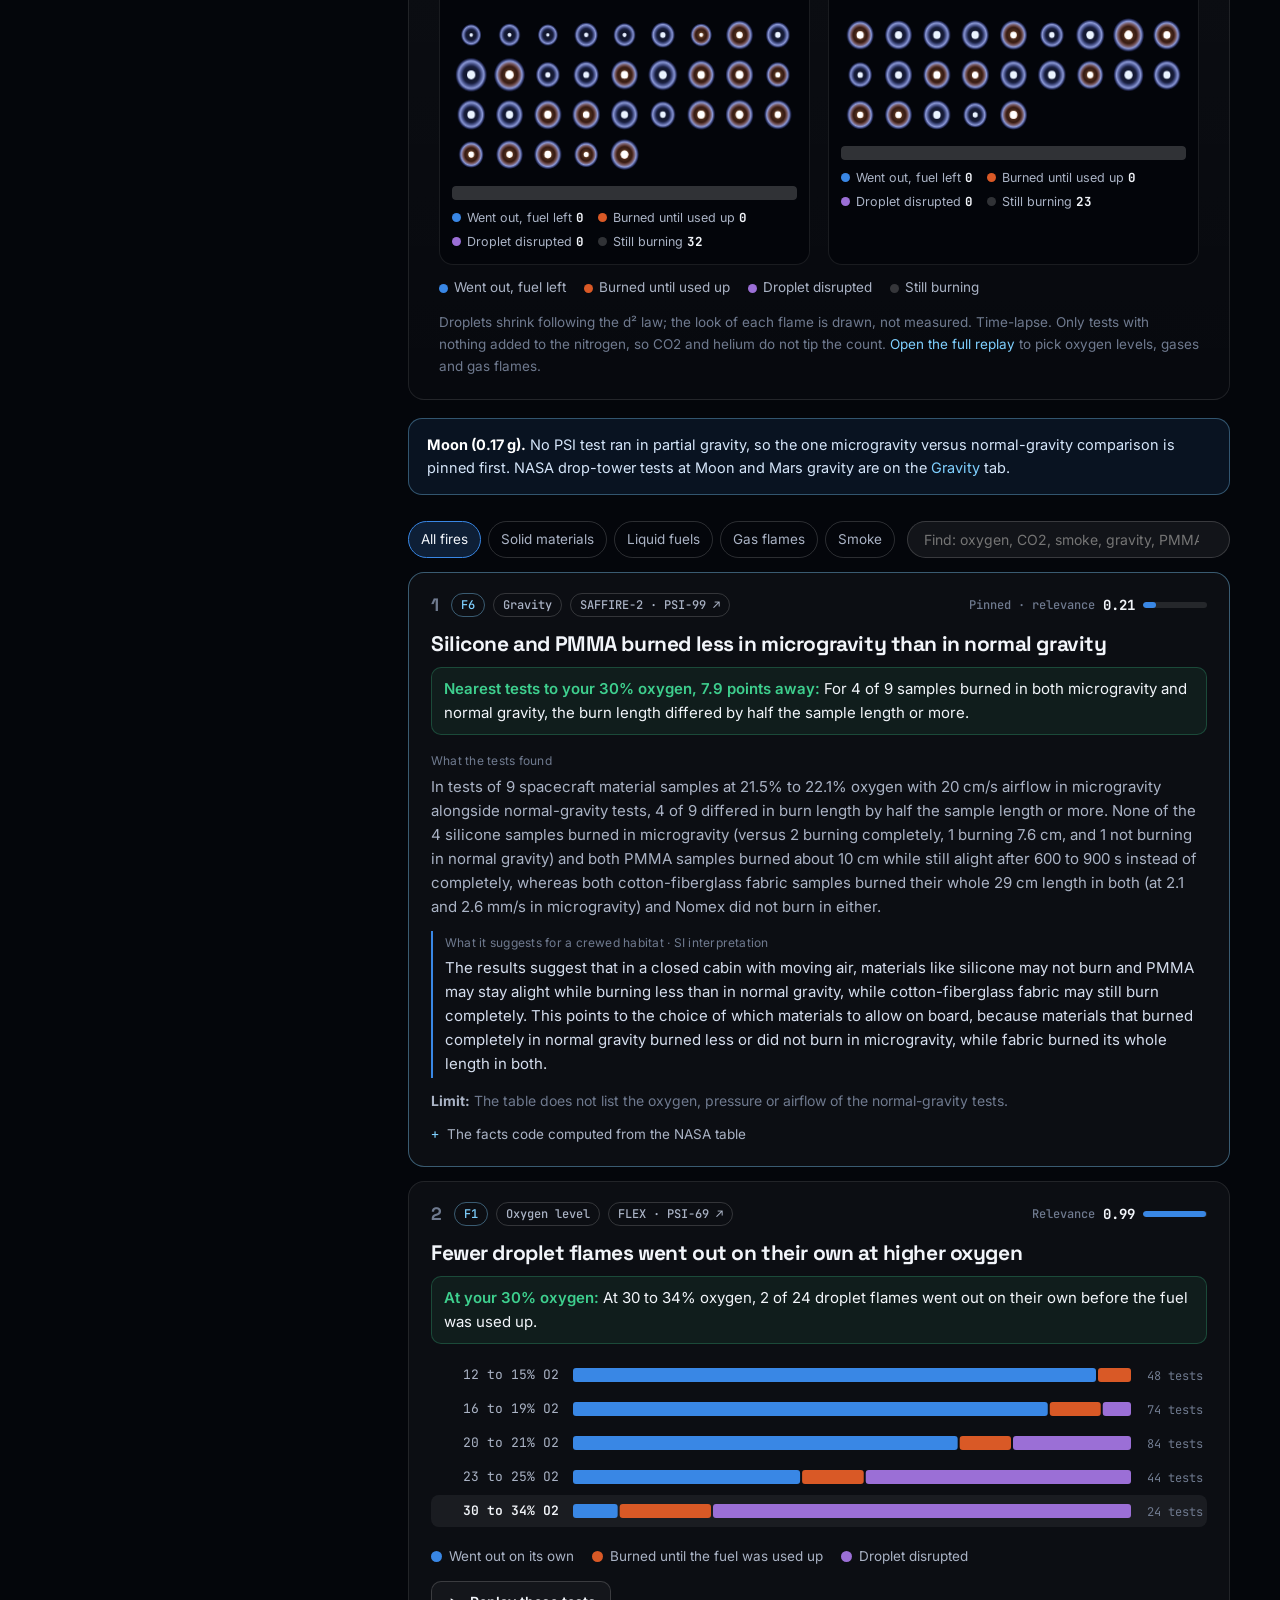
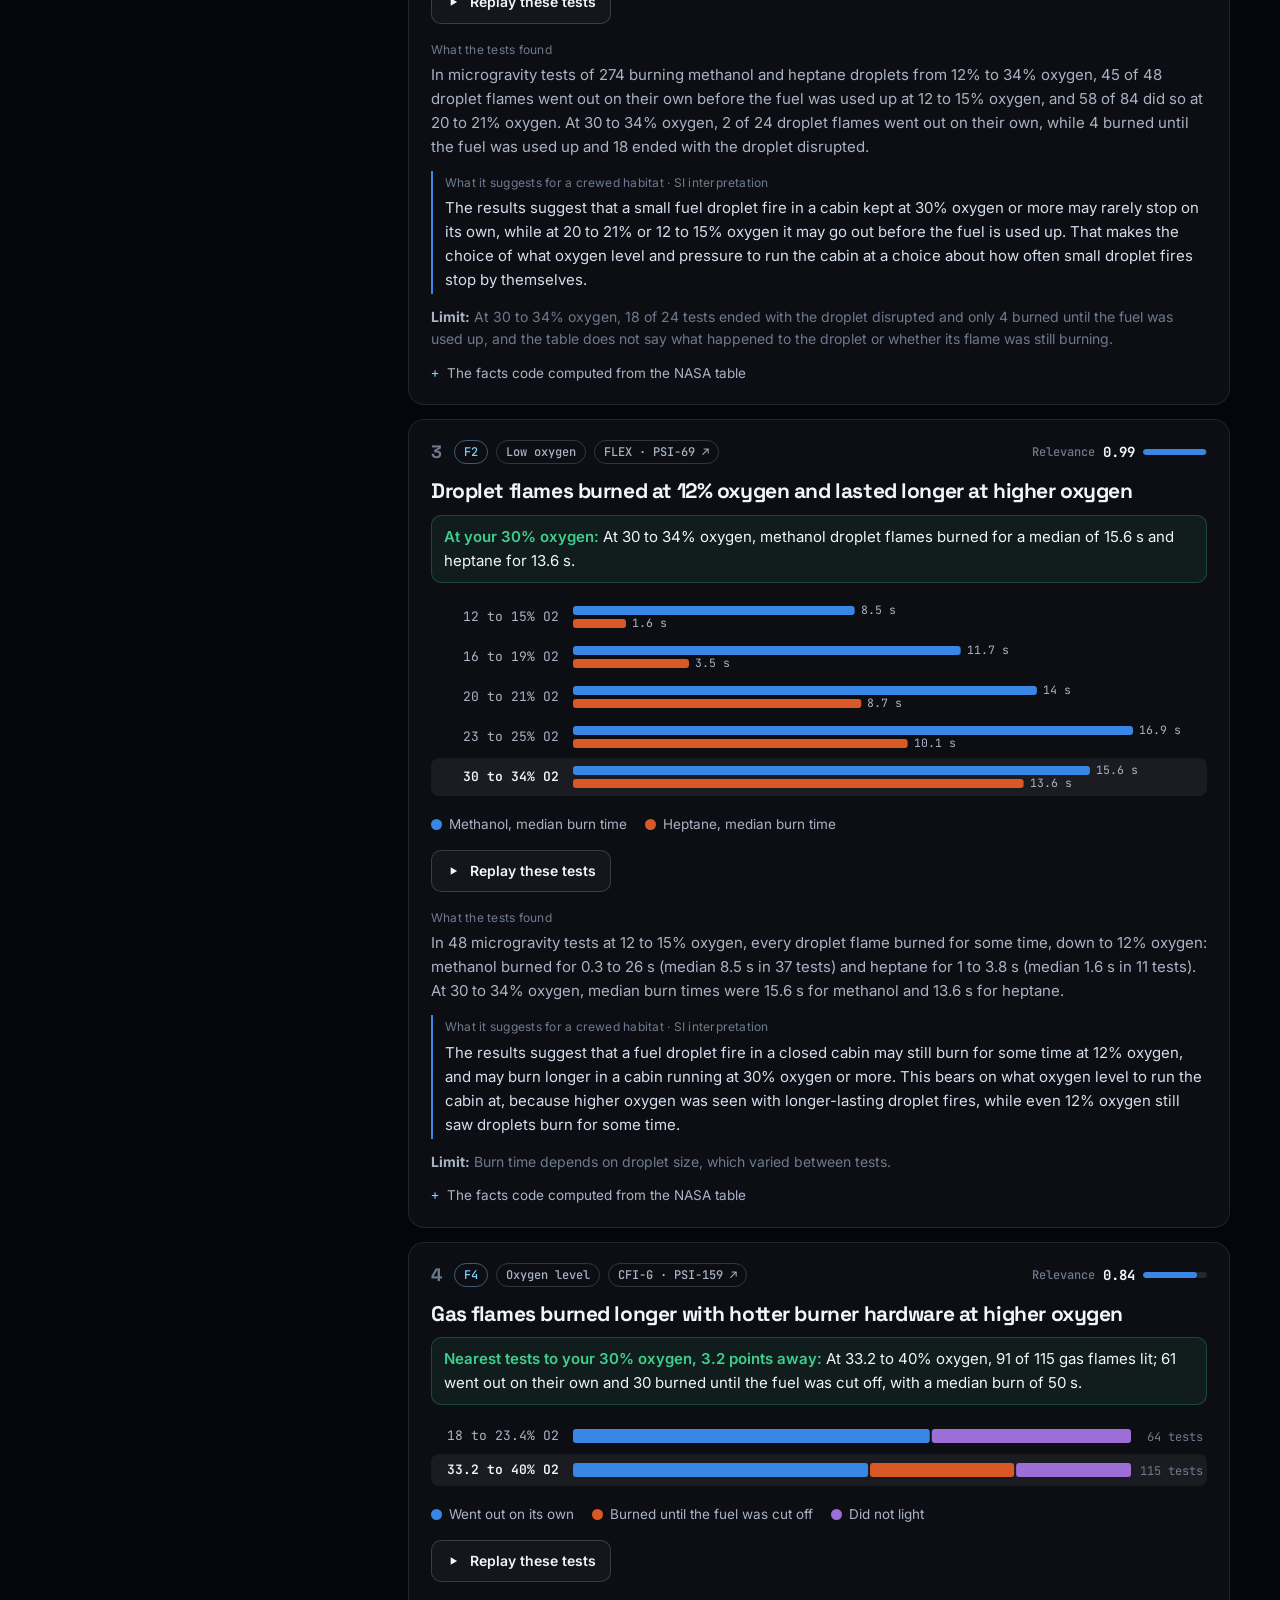
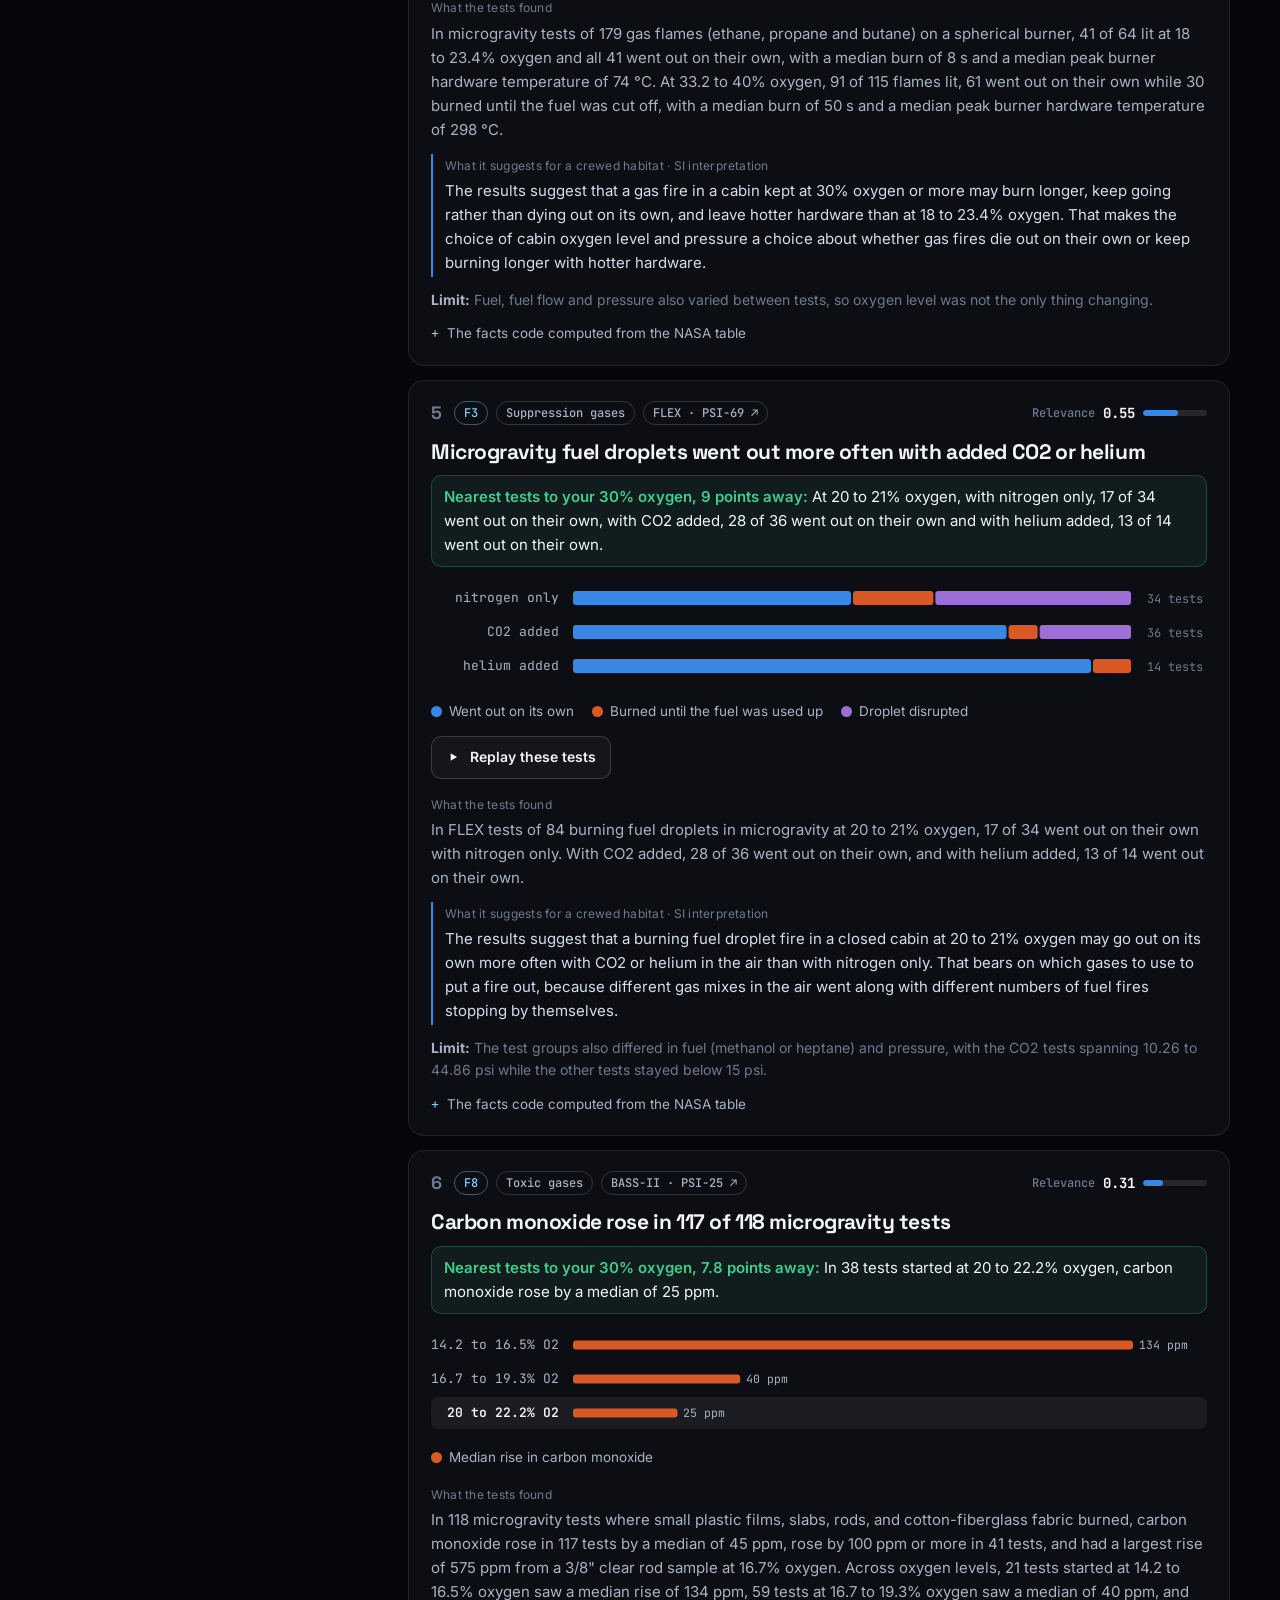
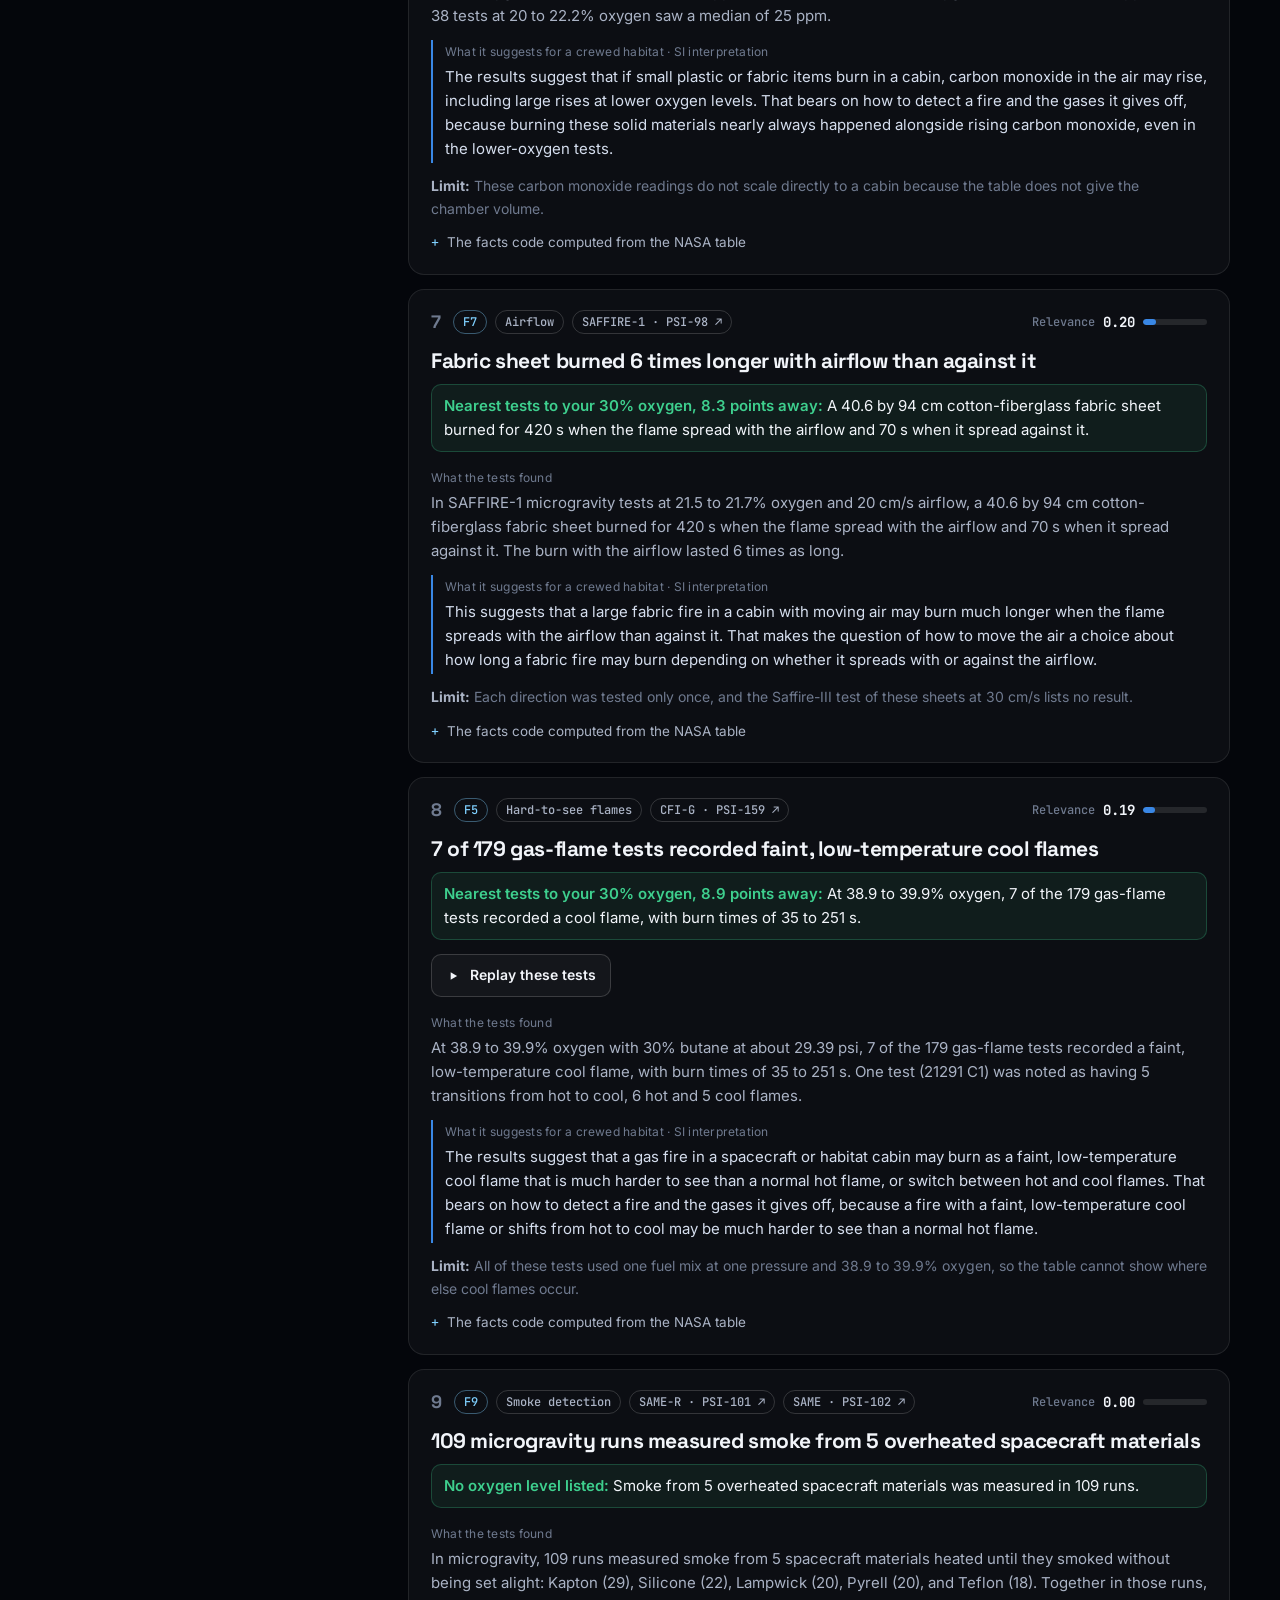
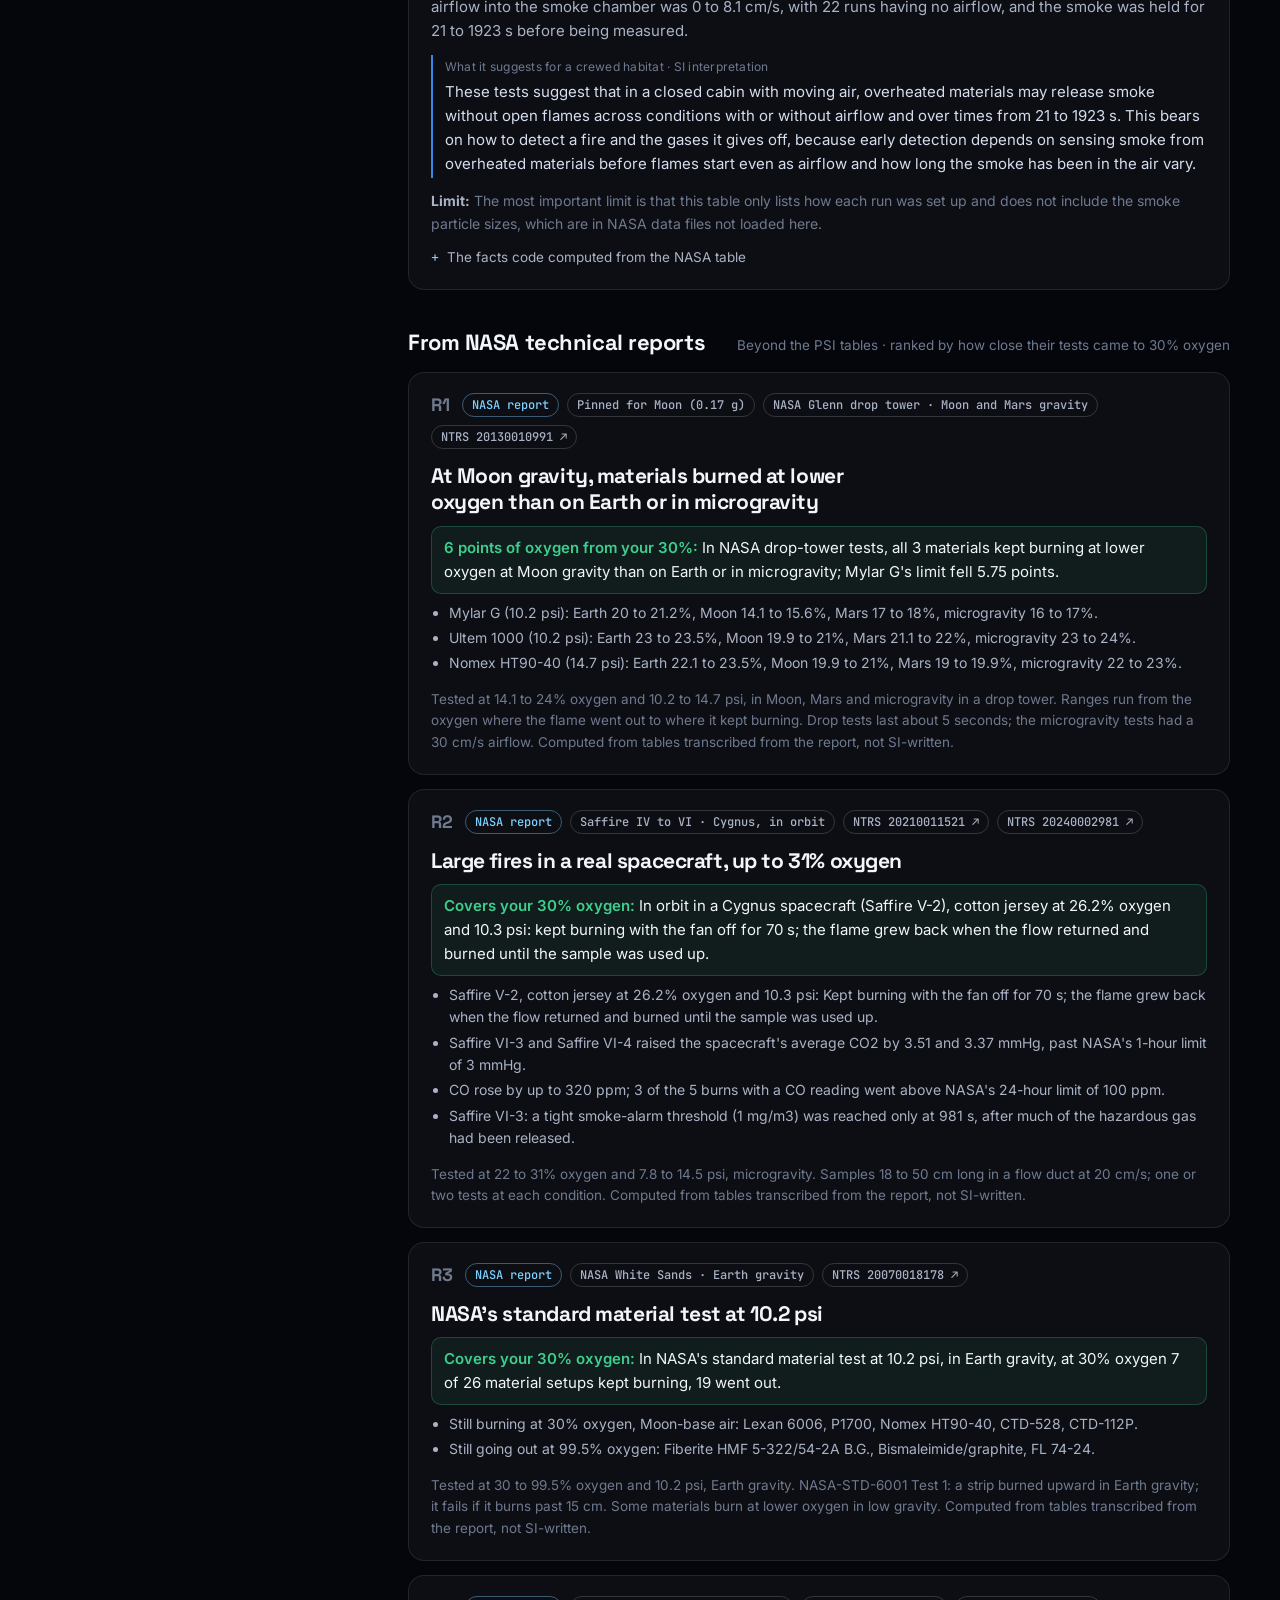
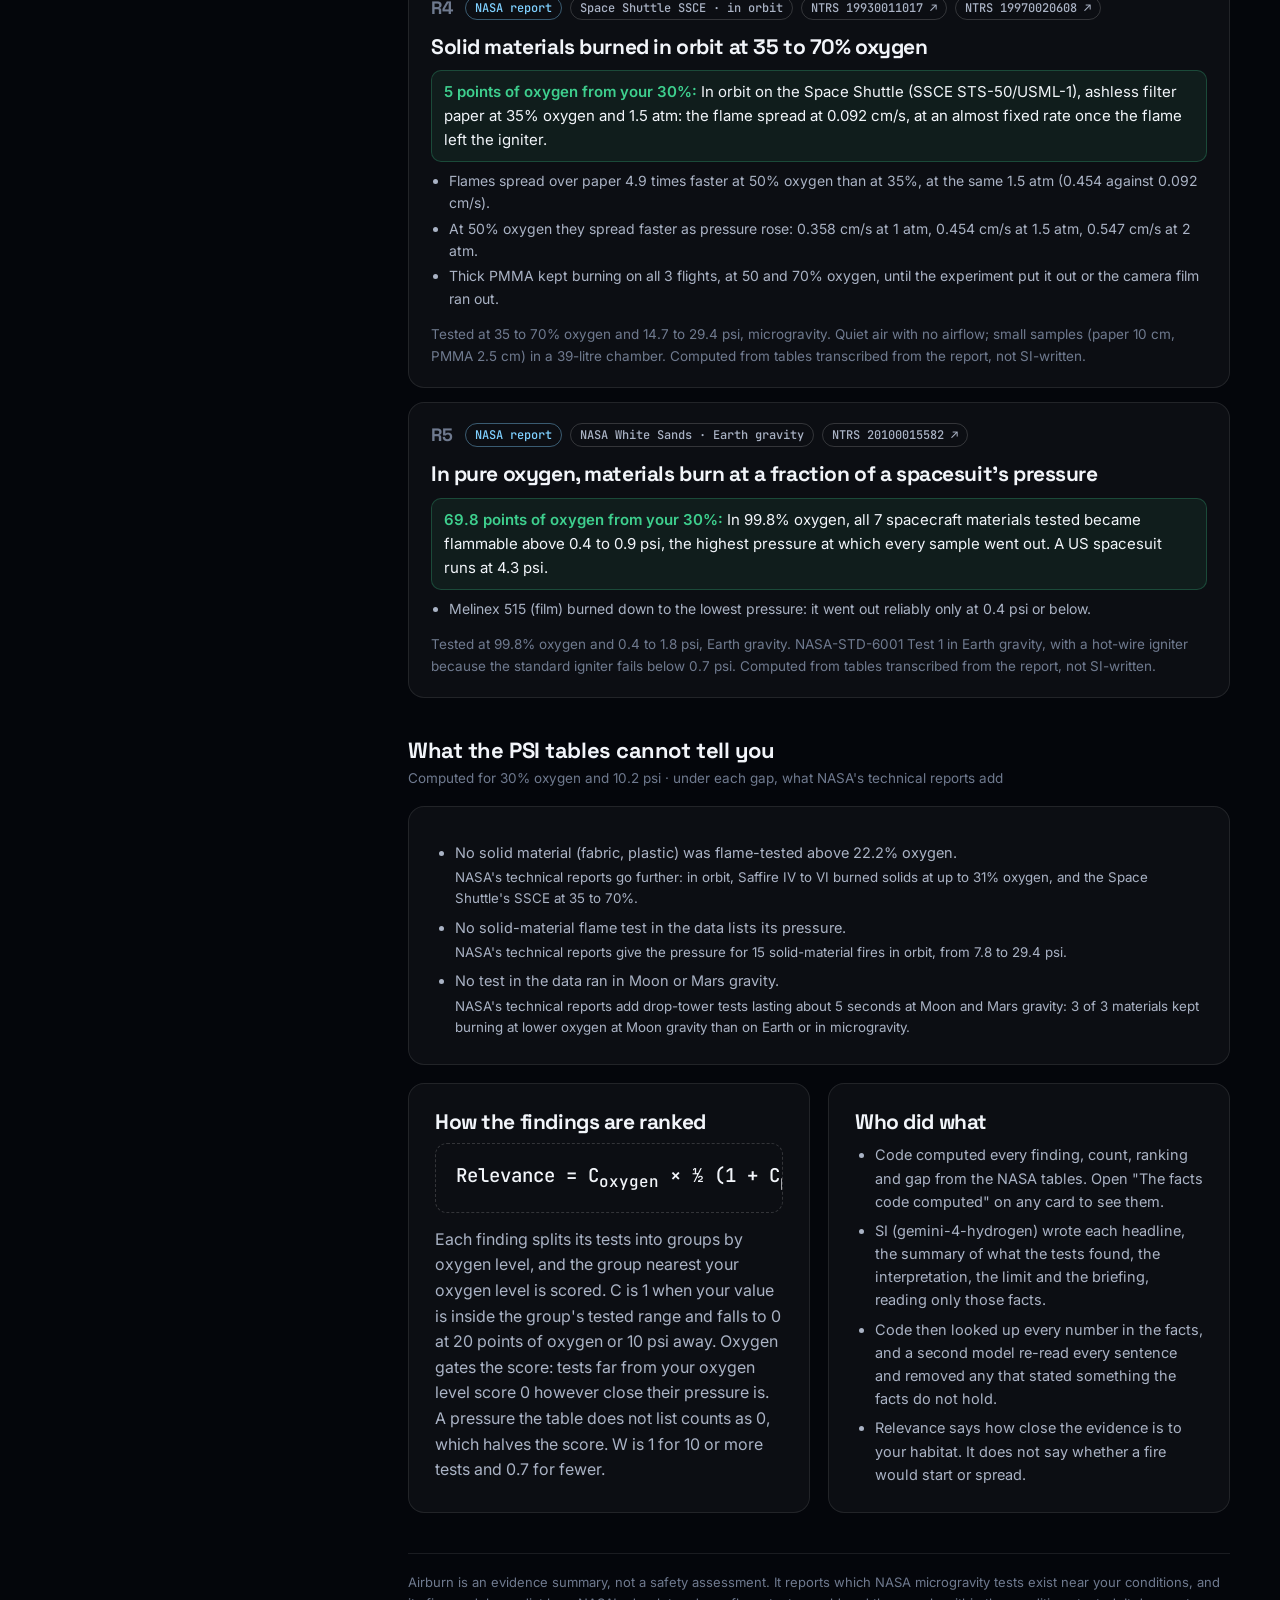
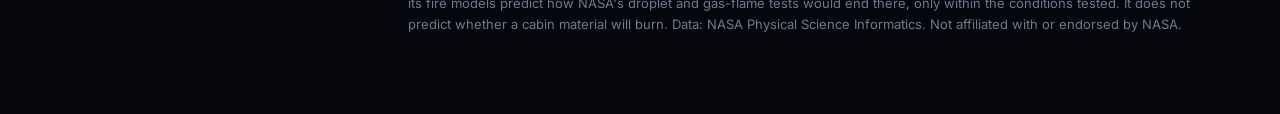
==== commit fafce211: "Home page: a suit dial under the hero, with the cabin air and 20 model droplets at each suit pressur" ====
--- a/docs/tool.html
+++ b/docs/tool.html
@@ -10,7 +10,7 @@
 <link rel="preconnect" href="https://fonts.googleapis.com">
 <link rel="preconnect" href="https://fonts.gstatic.com" crossorigin>
 <link href="https://fonts.googleapis.com/css2?family=Inter:wght@400;500;600&family=JetBrains+Mono:wght@500;600&family=Space+Grotesk:wght@500;600;700&display=swap" rel="stylesheet">
-<link rel="stylesheet" href="assets/style.css?v=20261115r">
+<link rel="stylesheet" href="assets/style.css?v=20261115s">
 </head>
 <body>
 <div class="backdrop" aria-hidden="true"><canvas id="stars"></canvas></div>
@@ -64,14 +64,14 @@
   </div>
 </main>
 
-<script src="assets/config.js?v=20261115r"></script>
-<script src="assets/data.js?v=20261115r"></script>
-<script src="assets/logic.js?v=20261115r"></script>
-<script src="assets/charts.js?v=20261115r"></script>
-<script src="assets/flame.js?v=20261115r"></script>
-<script src="assets/ai.js?v=20261115r"></script>
-<script src="assets/models.js?v=20261115r"></script>
-<script src="assets/replay.js?v=20261115r"></script>
-<script src="assets/tool.js?v=20261115r"></script>
+<script src="assets/config.js?v=20261115s"></script>
+<script src="assets/data.js?v=20261115s"></script>
+<script src="assets/logic.js?v=20261115s"></script>
+<script src="assets/charts.js?v=20261115s"></script>
+<script src="assets/flame.js?v=20261115s"></script>
+<script src="assets/ai.js?v=20261115s"></script>
+<script src="assets/models.js?v=20261115s"></script>
+<script src="assets/replay.js?v=20261115s"></script>
+<script src="assets/tool.js?v=20261115s"></script>
 </body>
 </html>
--- a/docs/assets/style.css
+++ b/docs/assets/style.css
@@ -444,3 +444,12 @@
 .tiles.four { grid-template-columns: repeat(2, 1fr); }
 @media (max-width: 640px) { .tiles.four { grid-template-columns: 1fr; } }
 .air-ctl { margin: 18px 0 14px; justify-content: flex-start; }
+
+/* the suit dial under the hero */
+.dial-top { display: grid; grid-template-columns: minmax(0, 0.85fr) minmax(0, 1.15fr); gap: 22px 32px; align-items: center; margin-top: 18px; }
+.dial-out { display: grid; grid-template-columns: repeat(2, minmax(0, 1fr)); gap: 12px; }
+.dial-out .tile .v small { line-height: 1.45; }
+#sdpict svg { max-width: 680px; margin: 22px 0 10px; }
+#sdpict p { color: var(--ink-2); margin: 0; }
+#sdpict p b { color: var(--ink); }
+@media (max-width: 860px) { .dial-top, .dial-out { grid-template-columns: minmax(0, 1fr); } }
